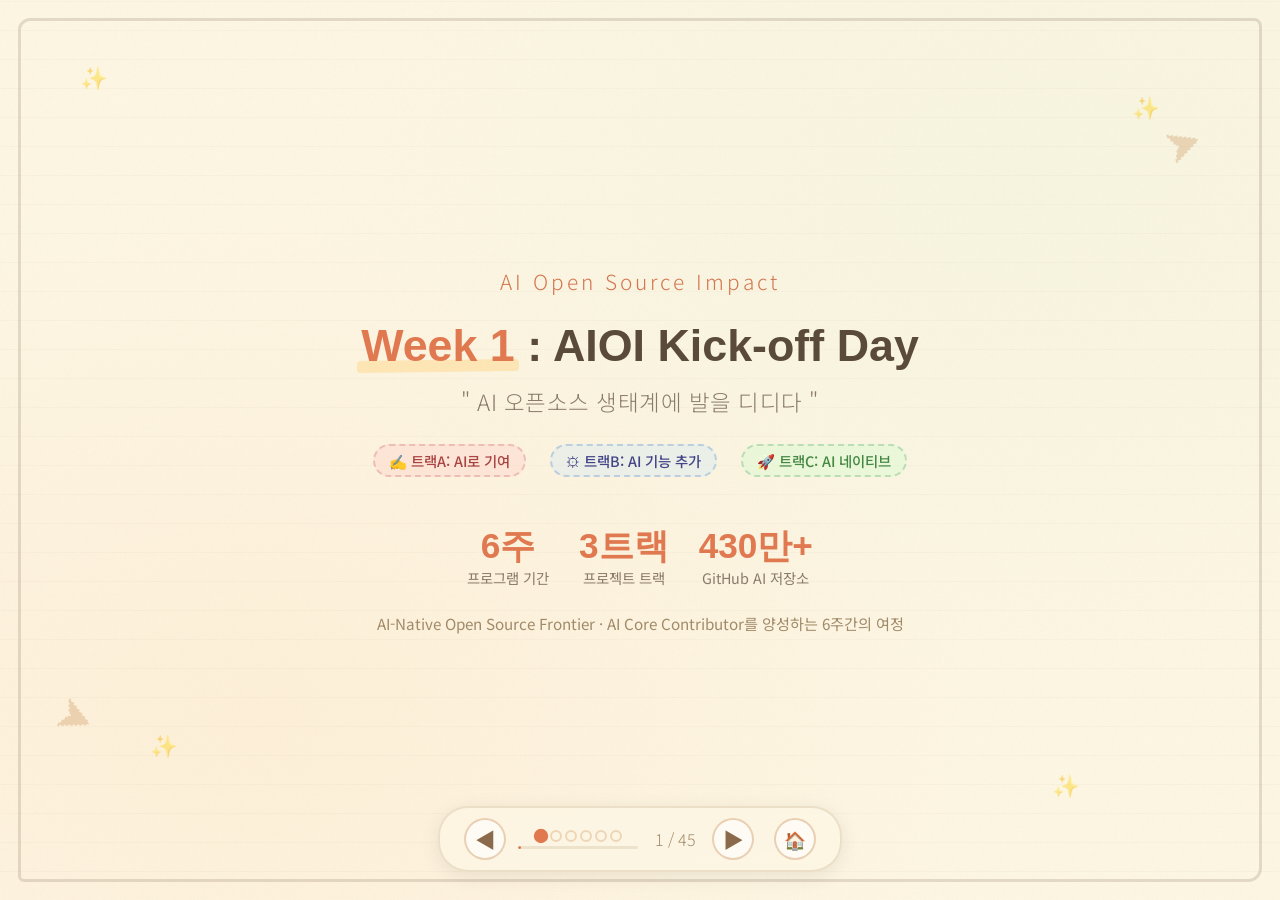
==== week1-slides.html @ 97fd27ec "초기 커밋: AIOI 오픈소스 x AI 교육과정 슬라이드 및 리서치 자료" ====
<!DOCTYPE html>
<html lang="ko">
<head>
<meta charset="UTF-8">
<meta name="viewport" content="width=device-width, initial-scale=1.0">
<title>AIOI Week 1 - Kick-off Day</title>
<link rel="stylesheet" href="slides-common.css">
</head>
<body>

<div class="slide-container">

  <!-- ============ SLIDE 1: Title ============ -->
  <div class="slide active" id="slide-1">
    <span class="sparkle" style="top:60px;left:80px;">&#10024;</span>
    <span class="sparkle" style="top:90px;right:120px;animation-delay:0.5s;">&#10024;</span>
    <span class="sparkle" style="bottom:140px;left:150px;animation-delay:1s;">&#10024;</span>
    <span class="sparkle" style="bottom:100px;right:200px;animation-delay:1.5s;">&#10024;</span>
    <span class="doodle-arrow" style="top:120px;right:80px;transform:rotate(-20deg);">&#10148;</span>
    <span class="doodle-arrow" style="bottom:160px;left:60px;transform:rotate(25deg);">&#10148;</span>

    <div style="margin-bottom: 18px;">
      <span style="font-family:'Noto Sans KR',sans-serif;font-weight:300;font-size:1.3rem;color:#d4764e;letter-spacing:3px;">AI Open Source Impact</span>
    </div>

    <div class="slide-title" style="font-size:2.8rem;margin-bottom:8px;">
      <span class="highlight">Week 1</span> : AIOI Kick-off Day
    </div>

    <div class="slide-subtitle" style="font-size:1.4rem;margin-bottom:24px;">
      " AI 오픈소스 생태계에 발을 디디다 "
    </div>

    <div style="display:flex;gap:16px;margin-bottom:32px;">
      <span class="tag a">&#9997; 트랙A: AI로 기여</span>
      <span class="tag b">&#9881; 트랙B: AI 기능 추가</span>
      <span class="tag c">&#128640; 트랙C: AI 네이티브</span>
    </div>

    <div class="stats-row">
      <div class="stat-item">
        <div class="stat-value">6주</div>
        <div class="stat-label">프로그램 기간</div>
      </div>
      <div class="stat-item">
        <div class="stat-value">3트랙</div>
        <div class="stat-label">프로젝트 트랙</div>
      </div>
      <div class="stat-item">
        <div class="stat-value">430만+</div>
        <div class="stat-label">GitHub AI 저장소</div>
      </div>
    </div>

    <div style="font-family:'Noto Sans KR',sans-serif;font-size:0.95rem;color:#a08a6a;margin-top:8px;">
      AI-Native Open Source Frontier &middot; AI Core Contributor를 양성하는 6주간의 여정
    </div>
  </div>

  <!-- ============ SLIDE 2: Why AI Open Source Now? ============ -->
  <div class="slide" id="slide-2">
    <span class="big-number">02</span>
    <span class="sparkle" style="top:50px;left:100px;">&#10024;</span>
    <span class="sparkle" style="top:140px;right:90px;animation-delay:0.7s;">&#10024;</span>
    <span class="doodle-arrow" style="bottom:80px;right:60px;transform:rotate(-15deg);">&#10148;</span>

    <div class="slide-title">
      왜 <span class="highlight">지금</span> AI 오픈소스인가?
    </div>
    <div class="slide-subtitle">패러다임의 전환 &middot; 새로운 기여 방식의 등장</div>

    <div class="card-row" style="margin-bottom: 20px;">
      <div class="card pink">
        <div class="card-title">&#128200; 폭발적 성장</div>
        <div class="card-body">
          <li>GitHub AI 저장소 <span class="marker-text red">430만+ 개</span></li>
          <li>LLM 프로젝트 전년 대비 <span class="marker-text red">178% 증가</span></li>
          <li>웹 프레임워크 → <span class="marker-text orange">AI 인프라</span>로 이동</li>
        </div>
      </div>

      <div class="card green">
        <div class="card-title">&#128260; 기여 방식 변화</div>
        <div class="card-body">
          <li><span class="marker-text blue">코드 + 데이터 + 모델</span> 결합</li>
          <li>프롬프트 엔지니어링, 파인튜닝</li>
          <li>Agent 도구 통합, 추론 최적화</li>
          <li>GitHub + <span class="marker-text green">Hugging Face Hub</span></li>
        </div>
      </div>

      <div class="card blue">
        <div class="card-title">&#128279; MCP의 부상</div>
        <div class="card-body">
          <li>Anthropic 공개 오픈 프로토콜</li>
          <li>SDK 다운로드 <span class="marker-text blue">9,700만 회/월</span></li>
          <li>OpenAI, Google, MS 채택</li>
          <li>Linux Foundation <span class="marker-text green">AAIF</span> 이관</li>
        </div>
      </div>
    </div>

    <table class="compare-table" style="max-width:800px;">
      <tr>
        <th style="width:40%;">&#128214; 기존 오픈소스</th>
        <th style="width:10%;text-align:center;">&#10148;</th>
        <th style="width:40%;">&#129302; AI 시대 오픈소스</th>
      </tr>
      <tr>
        <td>코드(Code) 중심</td>
        <td style="text-align:center;color:#d4764e;">~</td>
        <td><span class="marker-text orange">코드 + 데이터 + 모델</span></td>
      </tr>
      <tr>
        <td>기능 추가, 버그 수정</td>
        <td style="text-align:center;color:#d4764e;">~</td>
        <td>프롬프트, 파인튜닝, Agent</td>
      </tr>
      <tr>
        <td>MIT / Apache 라이선스</td>
        <td style="text-align:center;color:#d4764e;">~</td>
        <td><span class="marker-text blue">Open Weight</span>, AI 라이선스</td>
      </tr>
    </table>
  </div>

  <!-- ============ SLIDE 3: 3 Tracks ============ -->
  <div class="slide" id="slide-3">
    <span class="big-number">03</span>
    <span class="sparkle" style="top:70px;right:140px;">&#10024;</span>
    <span class="sparkle" style="bottom:120px;left:90px;animation-delay:0.8s;">&#10024;</span>

    <div class="slide-title">
      프로젝트 <span class="highlight">3트랙</span>
    </div>
    <div class="slide-subtitle">학생의 기술 수준과 관심사에 따라 선택</div>

    <div class="card-row">
      <div class="card pink" style="max-width:320px;">
        <div class="card-title">&#9997; 트랙 A (&#9733;&#9733;&#9734;)</div>
        <div style="font-family:'Nanum Square Round',sans-serif;font-weight:700;font-size:0.95rem;color:#a44;margin-bottom:8px;">AI로 기존 오픈소스에 기여</div>
        <div class="card-body">
          <li>AI 도구로 코드 분석 / PR 작성</li>
          <li>Claude Code, Copilot, Cursor</li>
          <li>버그 수정, 문서 번역, 테스트 보강</li>
          <li style="margin-top:8px;font-weight:700;">AI = 기여의 <span class="marker-text red">도구</span></li>
        </div>
        <div style="margin-top:10px;font-size:0.95rem;color:#999;">
          Transformers &middot; FastAPI &middot; Dify &middot; Gradio
        </div>
      </div>

      <div class="card blue" style="max-width:320px;">
        <div class="card-title">&#9881; 트랙 B (&#9733;&#9733;&#9733;)</div>
        <div style="font-family:'Nanum Square Round',sans-serif;font-weight:700;font-size:0.95rem;color:#448;margin-bottom:8px;">기존 OSS에 AI 기능 추가</div>
        <div class="card-body">
          <li>자연어 인터페이스, AI 요약/번역</li>
          <li>시맨틱 검색, 챗봇 통합</li>
          <li>Vercel AI SDK, LangChain</li>
          <li style="margin-top:8px;font-weight:700;">AI = 기여의 <span class="marker-text blue">대상(기능)</span></li>
        </div>
        <div style="margin-top:10px;font-size:0.95rem;color:#999;">
          Supabase &middot; Excalidraw &middot; Mermaid
        </div>
      </div>

      <div class="card green" style="max-width:320px;">
        <div class="card-title">&#128640; 트랙 C (&#9733;&#9733;&#9734;)</div>
        <div style="font-family:'Nanum Square Round',sans-serif;font-weight:700;font-size:0.95rem;color:#484;margin-bottom:8px;">AI 네이티브 프로젝트 개발</div>
        <div class="card-body">
          <li>MCP 서버 개발</li>
          <li>AI Agent, RAG 앱 제작</li>
          <li>Streamlit / Gradio 데모 앱</li>
          <li style="margin-top:8px;font-weight:700;">AI = 프로젝트의 <span class="marker-text green">핵심</span></li>
        </div>
        <div style="margin-top:10px;font-size:0.95rem;color:#999;">
          KiMCP &middot; LangChain &middot; CrewAI &middot; Dify
        </div>
      </div>
    </div>

    <div style="margin-top:24px;display:flex;gap:8px;align-items:center;font-family:'Noto Sans KR',sans-serif;font-size:0.95rem;color:#8a7a6a;">
      <span style="color:#d4764e;">&#9997;</span> 팀당 5~6명 &#10148; 전담 멘토 배정 &#10148; 트랙 &amp; 관심사 기반 매칭
    </div>
  </div>

  <!-- ============ SLIDE 4: Day Schedule & AI Tools ============ -->
  <div class="slide" id="slide-4">
    <span class="big-number">04</span>
    <span class="sparkle" style="top:80px;left:120px;animation-delay:0.3s;">&#10024;</span>
    <span class="sparkle" style="bottom:90px;right:110px;animation-delay:1.2s;">&#10024;</span>

    <div class="slide-title">
      Kick-off Day <span class="highlight">일정</span> & AI 도구
    </div>
    <div class="slide-subtitle">오전 세션(1.5h) + 오후 세션(1.5h) = 3시간</div>

    <div class="card-row" style="margin-bottom:20px;">
      <div class="card yellow" style="max-width:450px;">
        <div class="card-title">&#127773; 오전 세션 (1.5h)</div>
        <div class="card-body">
          <li><span class="marker-text orange">30분</span> 오프닝 & 아이스브레이킹</li>
          <li><span class="marker-text orange">30분</span> [특강] AI 오픈소스 생태계 지형도</li>
          <li><span class="marker-text orange">30분</span> [특강] AI 오픈소스 기여의 실제</li>
        </div>
        <div style="margin-top:10px;padding-top:10px;border-top:2px dashed rgba(200,170,60,0.25);font-size:1rem;color:#999;">
          Traditional vs AI-Native OSS &middot; 라이선스 이해
        </div>
      </div>

      <div class="card purple" style="max-width:450px;">
        <div class="card-title">&#127751; 오후 세션 (1.5h)</div>
        <div class="card-body">
          <li><span class="marker-text blue">20분</span> AI 코딩 도구 소개</li>
          <li><span class="marker-text blue">40분</span> 개발 환경 구축 실습</li>
          <li><span class="marker-text blue">30분</span> 프로젝트 선정 & 팀 매칭</li>
        </div>
        <div style="margin-top:10px;padding-top:10px;border-top:2px dashed rgba(150,100,180,0.25);font-size:1rem;color:#999;">
          Git LFS &middot; GPU 세팅 &middot; Docker &middot; 로컬 빌드
        </div>
      </div>
    </div>

    <div class="section-label"><span class="doodle-icon">&#128736;</span> AI 코딩 도구 활용 전략</div>

    <div class="flow-row">
      <div class="flow-box step1">
        <div style="font-weight:700;font-size:1rem;">&#128269; 코드 이해</div>
        <div style="font-size:0.95rem;color:#8a7a6a;">Claude Code<br/>Cursor</div>
      </div>
      <span class="flow-arrow">&#10148;</span>
      <div class="flow-box step2">
        <div style="font-weight:700;font-size:1rem;">&#128270; 이슈 분석</div>
        <div style="font-size:0.95rem;color:#8a7a6a;">Claude Code<br/>Copilot</div>
      </div>
      <span class="flow-arrow">&#10148;</span>
      <div class="flow-box step3">
        <div style="font-weight:700;font-size:1rem;">&#9997; 코드 작성</div>
        <div style="font-size:0.95rem;color:#8a7a6a;">Copilot<br/>Cursor</div>
      </div>
      <span class="flow-arrow">&#10148;</span>
      <div class="flow-box step4">
        <div style="font-weight:700;font-size:1rem;">&#128196; PR 작성</div>
        <div style="font-size:0.95rem;color:#8a7a6a;">Claude Code<br/>/create-pr</div>
      </div>
      <span class="flow-arrow">&#10148;</span>
      <div class="flow-box step5">
        <div style="font-weight:700;font-size:1rem;">&#128172; 코드 리뷰</div>
        <div style="font-size:0.95rem;color:#8a7a6a;">Claude Code<br/>Copilot</div>
      </div>
    </div>

    <div style="margin-top:16px;font-family:'Noto Sans KR',sans-serif;font-size:1.05rem;color:#a08a6a;text-align:center;">
      &#9888; AI 도구는 <span class="hand-underline">"이해를 돕는 보조 수단"</span> &mdash; AI 제안을 이해하고 검증한 후 자신의 코드로!
    </div>
  </div>

  <!-- ============ SLIDE 5: 6-Week Roadmap & Tasks ============ -->
  <div class="slide" id="slide-5">
    <span class="big-number">05</span>
    <span class="sparkle" style="top:55px;right:160px;animation-delay:0.4s;">&#10024;</span>
    <span class="sparkle" style="bottom:130px;left:100px;animation-delay:1.1s;">&#10024;</span>
    <span class="doodle-arrow" style="top:100px;left:60px;transform:rotate(30deg);">&#10148;</span>

    <div class="slide-title">
      <span class="highlight">6주</span> 여정 & 과제 안내
    </div>
    <div class="slide-subtitle">킥오프부터 Impact Night까지</div>

    <div style="display:flex;gap:24px;width:100%;max-width:1100px;align-items:flex-start;">
      <!-- Left: Timeline -->
      <div style="flex:1.5;">
        <div style="display:flex;flex-direction:column;gap:8px;">
          <div style="display:flex;align-items:center;gap:12px;">
            <div style="width:38px;height:38px;border-radius:12px 8px 10px 6px;background:#fce4ec;border:2.5px solid rgba(200,100,120,0.3);display:flex;align-items:center;justify-content:center;font-family:'Nanum Square Round',sans-serif;font-weight:700;font-size:1rem;color:#a44;flex-shrink:0;">W1</div>
            <div style="font-family:'Noto Sans KR',sans-serif;font-size:0.95rem;color:#5a4a3a;"><span class="marker-text red">오프라인</span> Kick-off &middot; 특강 + 환경 구축 + 팀 매칭</div>
          </div>
          <div style="display:flex;align-items:center;gap:12px;">
            <div style="width:38px;height:38px;border-radius:12px 8px 10px 6px;background:#fff9e6;border:2.5px solid rgba(200,170,60,0.3);display:flex;align-items:center;justify-content:center;font-family:'Nanum Square Round',sans-serif;font-weight:700;font-size:1rem;color:#a64;flex-shrink:0;">W2</div>
            <div style="font-family:'Noto Sans KR',sans-serif;font-size:0.95rem;color:#5a4a3a;"><span class="marker-text orange">온라인</span> 코드 분석 Sprint &middot; 이슈 선정 + 기여 계획서</div>
          </div>
          <div style="display:flex;align-items:center;gap:12px;">
            <div style="width:38px;height:38px;border-radius:12px 8px 10px 6px;background:#e8f5e9;border:2.5px solid rgba(80,160,100,0.3);display:flex;align-items:center;justify-content:center;font-family:'Nanum Square Round',sans-serif;font-weight:700;font-size:1rem;color:#484;flex-shrink:0;">W3</div>
            <div style="font-family:'Noto Sans KR',sans-serif;font-size:0.95rem;color:#5a4a3a;"><span class="marker-text green">온라인</span> 첫 PR 생성 &middot; 코드 리뷰 실습</div>
          </div>
          <div style="display:flex;align-items:center;gap:12px;">
            <div style="width:38px;height:38px;border-radius:12px 8px 10px 6px;background:#e3f2fd;border:2.5px solid rgba(80,130,200,0.3);display:flex;align-items:center;justify-content:center;font-family:'Nanum Square Round',sans-serif;font-weight:700;font-size:1rem;color:#448;flex-shrink:0;">W4</div>
            <div style="font-family:'Noto Sans KR',sans-serif;font-size:0.95rem;color:#5a4a3a;"><span class="marker-text blue">온라인</span> 심화 기여 &middot; PR 피드백 반영 + 기술 심화</div>
          </div>
          <div style="display:flex;align-items:center;gap:12px;">
            <div style="width:38px;height:38px;border-radius:12px 8px 10px 6px;background:#f3e5f5;border:2.5px solid rgba(150,100,180,0.3);display:flex;align-items:center;justify-content:center;font-family:'Nanum Square Round',sans-serif;font-weight:700;font-size:1rem;color:#648;flex-shrink:0;">W5</div>
            <div style="font-family:'Noto Sans KR',sans-serif;font-size:0.95rem;color:#5a4a3a;"><span class="marker-text blue">온라인</span> 최종 Sprint &middot; PR 마무리 + 발표 준비</div>
          </div>
          <div style="display:flex;align-items:center;gap:12px;">
            <div style="width:38px;height:38px;border-radius:12px 8px 10px 6px;background:#fff3e0;border:2.5px solid rgba(200,140,60,0.3);display:flex;align-items:center;justify-content:center;font-family:'Nanum Square Round',sans-serif;font-weight:700;font-size:1rem;color:#a64;flex-shrink:0;">W6</div>
            <div style="font-family:'Noto Sans KR',sans-serif;font-size:0.95rem;color:#5a4a3a;"><span class="marker-text red">오프라인</span> Impact Night &middot; 성과 발표 + 시상식</div>
          </div>
        </div>
      </div>

      <!-- Right: Tasks -->
      <div style="flex:1;">
        <div class="card orange" style="max-width:400px;">
          <div class="card-title">&#128221; 사전 과제 (킥오프 전)</div>
          <ul class="checklist">
            <li>GitHub 계정 생성 & 프로필 정비</li>
            <li>Git 기본 명령어 숙지</li>
            <li>관심 트랙 3지망 사전 설문 제출</li>
            <li>AI 코딩 도구 1개 이상 설치</li>
          </ul>
        </div>

        <div class="card yellow" style="max-width:400px;margin-top:14px;">
          <div class="card-title">&#128640; 킥오프 이후 과제</div>
          <ul class="checklist">
            <li>타겟 프로젝트 Fork & 로컬 빌드</li>
            <li>README, CONTRIBUTING.md 정독</li>
            <li>Good First Issue 3개+ 탐색 후 공유</li>
          </ul>
        </div>

        <div style="margin-top:14px;padding:12px 18px;border-radius:10px;background:rgba(224,120,80,0.08);border:2px dashed rgba(224,120,80,0.25);">
          <div style="font-family:'Nanum Square Round',sans-serif;font-weight:700;font-size:0.95rem;color:#d4764e;">&#127942; 시상 카테고리</div>
          <div style="font-family:'Noto Sans KR',sans-serif;font-size:1rem;color:#8a7a6a;line-height:1.6;">
            Impact Award &middot; Best First Timer<br/>
            Community Champion &middot; Technical Deep Dive
          </div>
        </div>
      </div>
    </div>
  </div>

  <!-- ============ SLIDE 6: 1주차 학습 목표 ============ -->
  <div class="slide" id="slide-6">
    <span class="big-number">06</span>
    <span class="sparkle" style="top:65px;left:110px;">&#10024;</span>
    <span class="sparkle" style="bottom:100px;right:130px;animation-delay:0.9s;">&#10024;</span>

    <div class="slide-title">
      1주차 <span class="highlight">학습 목표</span>
    </div>
    <div class="slide-subtitle">오늘 하루가 끝나면 여러분은...</div>

    <div class="card-row">
      <div class="card pink">
        <div class="card-title">&#128200; 생태계 이해</div>
        <div class="card-body">
          <li>AI 시대 오픈소스 생태계의 <span class="marker-text red">구조와 트렌드</span>를 이해한다</li>
          <li>전통 OSS와 AI-Native OSS의 차이를 설명할 수 있다</li>
        </div>
      </div>

      <div class="card green">
        <div class="card-title">&#9881; 환경 구축</div>
        <div class="card-body">
          <li><span class="marker-text green">개발 환경</span>을 완벽히 구축하고, 타겟 프로젝트를 선정한다</li>
          <li>AI 코딩 도구를 설치하고 기본 사용법을 익힌다</li>
        </div>
      </div>

      <div class="card blue">
        <div class="card-title">&#128101; 팀 빌딩</div>
        <div class="card-body">
          <li><span class="marker-text blue">팀을 구성</span>하고 멘토와 첫 소통을 시작한다</li>
          <li>트랙(A/B/C)을 확정하고 프로젝트 방향을 설정한다</li>
        </div>
      </div>
    </div>
  </div>

  <!-- ============ SLIDE 7: 오늘의 일정 Overview ============ -->
  <div class="slide" id="slide-7">
    <span class="big-number">07</span>
    <span class="sparkle" style="top:55px;right:100px;animation-delay:0.4s;">&#10024;</span>
    <span class="sparkle" style="bottom:120px;left:80px;animation-delay:1.3s;">&#10024;</span>

    <div class="slide-title">
      오늘의 <span class="highlight">일정</span> Overview
    </div>
    <div class="slide-subtitle">오전 세션(1.5h) + 오후 세션(1.5h) = 총 3시간</div>

    <div class="card-row">
      <div class="card yellow" style="max-width:450px;">
        <div class="card-title">&#127773; 오전 세션 (1.5h)</div>
        <div class="card-body">
          <li><span class="marker-text orange">30분</span> 오프닝 &amp; 아이스브레이킹</li>
          <li><span class="marker-text orange">30분</span> [특강 1] AI 오픈소스 생태계 지형도</li>
          <li><span class="marker-text orange">30분</span> [특강 2] AI 오픈소스 기여의 실제</li>
        </div>
        <div style="margin-top:10px;padding-top:10px;border-top:2px dashed rgba(200,170,60,0.25);font-size:0.9rem;color:#999;">
          생태계 이해 &middot; 기여 방식 &middot; 라이선스
        </div>
      </div>

      <div class="card purple" style="max-width:450px;">
        <div class="card-title">&#127751; 오후 세션 (1.5h)</div>
        <div class="card-body">
          <li><span class="marker-text blue">20분</span> AI 코딩 도구 소개</li>
          <li><span class="marker-text blue">40분</span> 개발 환경 구축 실습</li>
          <li><span class="marker-text blue">30분</span> 프로젝트 선정 &amp; 팀 매칭</li>
        </div>
        <div style="margin-top:10px;padding-top:10px;border-top:2px dashed rgba(150,100,180,0.25);font-size:0.9rem;color:#999;">
          도구 설치 &middot; 로컬 빌드 &middot; 팀 구성
        </div>
      </div>
    </div>
  </div>

  <!-- ============ SLIDE 8: Section Divider — 특강 1 ============ -->
  <div class="slide" id="slide-8">
    <span class="big-number">08</span>
    <span class="sparkle" style="top:80px;left:140px;animation-delay:0.2s;">&#10024;</span>
    <span class="sparkle" style="bottom:80px;right:100px;animation-delay:1.0s;">&#10024;</span>
    <span class="doodle-arrow" style="top:130px;right:120px;transform:rotate(-15deg);">&#10148;</span>
    <span class="doodle-arrow" style="bottom:150px;left:100px;transform:rotate(20deg);">&#10148;</span>

    <div class="section-label"><span class="doodle-icon">&#127891;</span> 특강 1</div>

    <div class="slide-title" style="font-size:3.2rem;margin-bottom:16px;">
      AI 오픈소스 <span class="highlight">생태계 지형도</span>
    </div>
    <div class="slide-subtitle" style="font-size:1.35rem;margin-bottom:32px;">
      Traditional OSS vs AI-Native OSS &middot; Code vs Model Weights &middot; GitHub + Hugging Face Hub
    </div>

    <div style="display:flex;gap:10px;flex-wrap:wrap;justify-content:center;">
      <span class="tag a">&#129302; AI-Native OSS</span>
      <span class="tag b">&#128290; Open Weight</span>
      <span class="tag c">&#129303; MCP</span>
      <span class="tag a">&#128202; LLM 생태계</span>
      <span class="tag b">&#128736; 추론 엔진</span>
      <span class="tag c">&#128218; 라이선스</span>
    </div>
  </div>

  <!-- ============ SLIDE 9: 전통 OSS vs AI-Native OSS ============ -->
  <div class="slide" id="slide-9">
    <span class="big-number">09</span>
    <span class="sparkle" style="top:70px;right:150px;animation-delay:0.6s;">&#10024;</span>
    <span class="sparkle" style="bottom:90px;left:120px;animation-delay:1.1s;">&#10024;</span>

    <div class="slide-title">
      전통 OSS vs <span class="highlight">AI-Native OSS</span>
    </div>
    <div class="slide-subtitle">패러다임이 완전히 달라졌다</div>

    <table class="compare-table">
      <tr>
        <th style="width:20%;">구분</th>
        <th style="width:35%;">&#128214; 전통적 오픈소스</th>
        <th style="width:35%;">&#129302; AI 오픈소스</th>
      </tr>
      <tr>
        <td><span class="marker-text orange">주요 기여물</span></td>
        <td>소스 코드</td>
        <td>코드 + <span class="marker-text red">모델 웨이트</span> + 데이터셋 + 프롬프트</td>
      </tr>
      <tr>
        <td><span class="marker-text orange">재현성</span></td>
        <td>코드 빌드로 충분</td>
        <td>GPU, 학습 데이터, <span class="marker-text blue">하이퍼파라미터</span> 필요</td>
      </tr>
      <tr>
        <td><span class="marker-text orange">기여 단위</span></td>
        <td>PR (Pull Request)</td>
        <td>PR + 모델 카드 + 데이터셋 카드</td>
      </tr>
      <tr>
        <td><span class="marker-text orange">평가 기준</span></td>
        <td>테스트 통과</td>
        <td><span class="marker-text green">벤치마크 점수</span> + 인간 평가</td>
      </tr>
      <tr>
        <td><span class="marker-text orange">리소스 요구</span></td>
        <td>일반 컴퓨팅</td>
        <td>GPU/TPU 클러스터 (대규모 학습 시)</td>
      </tr>
      <tr>
        <td><span class="marker-text orange">라이선스</span></td>
        <td>코드 라이선스</td>
        <td>코드 + 모델 + 데이터 <span class="marker-text red">각각의 라이선스</span></td>
      </tr>
    </table>
  </div>

  <!-- ============ SLIDE 10: AI 오픈소스, 숫자로 보기 ============ -->
  <div class="slide" id="slide-10">
    <span class="big-number">10</span>
    <span class="sparkle" style="top:60px;left:90px;animation-delay:0.3s;">&#10024;</span>
    <span class="sparkle" style="top:120px;right:80px;animation-delay:1.2s;">&#10024;</span>

    <div class="slide-title">
      AI 오픈소스, <span class="highlight">숫자</span>로 보기
    </div>
    <div class="slide-subtitle">GitHub Octoverse 2025 &middot; MCP 생태계 통계</div>

    <div class="stats-row" style="margin:24px 0;">
      <div class="stat-item">
        <div class="stat-value">430만+</div>
        <div class="stat-label">GitHub AI 저장소</div>
      </div>
      <div class="stat-item">
        <div class="stat-value">178%</div>
        <div class="stat-label">LLM 프로젝트 증가율</div>
      </div>
      <div class="stat-item">
        <div class="stat-value">9,700만</div>
        <div class="stat-label">MCP SDK 다운로드/월</div>
      </div>
      <div class="stat-item">
        <div class="stat-value">10,000+</div>
        <div class="stat-label">활성 MCP 서버</div>
      </div>
    </div>

    <div style="max-width:900px;width:100%;">
      <div class="card yellow" style="max-width:900px;padding:18px 24px;">
        <div class="card-body" style="font-size:1rem;">
          <li>오픈소스의 중심이 웹 프레임워크(React, Spring)에서 <span class="marker-text red">AI 인프라</span>로 급격히 이동</li>
          <li><a class="oss-link" href="https://github.com/vllm-project/vllm" target="_blank">vLLM</a>이 2025년 GitHub <span class="marker-text orange">컨트리뷰터 수 1위</span> &mdash; AI 서빙 영역 폭발적 성장</li>
          <li>Linux Foundation AI &amp; Data에 3,000+ 조직, <span class="marker-text blue">100,000명+ 개발자</span> 참여</li>
        </div>
      </div>
    </div>
  </div>

  <!-- ============ SLIDE 11: AI 오픈소스 카테고리 맵 ============ -->
  <div class="slide" id="slide-11">
    <span class="big-number">11</span>
    <span class="sparkle" style="top:50px;right:110px;animation-delay:0.5s;">&#10024;</span>
    <span class="sparkle" style="bottom:110px;left:70px;animation-delay:0.8s;">&#10024;</span>

    <div class="slide-title">
      AI 오픈소스 <span class="highlight">카테고리 맵</span>
    </div>
    <div class="slide-subtitle">주요 프로젝트와 GitHub Stars 현황</div>

    <div class="card-row">
      <div class="card pink">
        <div class="card-title">&#9889; 추론 / 서빙</div>
        <div class="card-body">
          <li><a class="oss-link" href="https://github.com/ollama/ollama" target="_blank">Ollama</a> <span class="marker-text red">150K+</span> &#11088;</li>
          <li><a class="oss-link" href="https://github.com/ggerganov/llama.cpp" target="_blank">llama.cpp</a> <span class="marker-text red">75K+</span> &#11088;</li>
          <li><a class="oss-link" href="https://github.com/vllm-project/vllm" target="_blank">vLLM</a> 36K &#11088;</li>
          <li><a class="oss-link" href="https://github.com/sgl-project/sglang" target="_blank">SGLang</a> 10K+ &#11088;</li>
        </div>
      </div>

      <div class="card blue">
        <div class="card-title">&#128736; 앱 프레임워크</div>
        <div class="card-body">
          <li><a class="oss-link" href="https://github.com/langgenius/dify" target="_blank">Dify</a> <span class="marker-text blue">119K</span> &#11088;</li>
          <li><a class="oss-link" href="https://github.com/langchain-ai/langchain" target="_blank">LangChain</a> <span class="marker-text blue">100K</span> &#11088;</li>
          <li><a class="oss-link" href="https://github.com/run-llama/llama_index" target="_blank">LlamaIndex</a> 40K &#11088;</li>
          <li><a class="oss-link" href="https://github.com/crewAIInc/crewAI" target="_blank">CrewAI</a> 25K+ &#11088;</li>
        </div>
      </div>

      <div class="card green">
        <div class="card-title">&#128300; ML 플랫폼</div>
        <div class="card-body">
          <li><a class="oss-link" href="https://github.com/huggingface/transformers" target="_blank">Transformers</a> <span class="marker-text green">140K+</span> &#11088;</li>
          <li><a class="oss-link" href="https://github.com/mlflow/mlflow" target="_blank">MLflow</a> 20K+ &#11088;</li>
          <li>PEFT 18K+ &#11088;</li>
          <li>TRL 12K+ &#11088;</li>
        </div>
      </div>
    </div>
  </div>

  <!-- ============ SLIDE 12: LLM 생태계 지도 — 오픈 vs 클로즈드 ============ -->
  <div class="slide" id="slide-12">
    <span class="big-number">12</span>
    <span class="sparkle" style="top:75px;left:100px;animation-delay:0.7s;">&#10024;</span>
    <span class="sparkle" style="bottom:85px;right:90px;animation-delay:1.4s;">&#10024;</span>

    <div class="slide-title">
      LLM 생태계 지도 &mdash; <span class="highlight">오픈 vs 클로즈드</span>
    </div>
    <div class="slide-subtitle">2025-2026년 주요 LLM 모델 현황</div>

    <div class="card-row">
      <div class="card green" style="max-width:420px;">
        <div class="card-title">&#128275; 오픈 모델</div>
        <div class="card-body">
          <li><span class="marker-text green">Llama 3</span> &mdash; Meta (Llama Community License)</li>
          <li><span class="marker-text green"><a class="oss-link" href="https://github.com/deepseek-ai/DeepSeek-R1" target="_blank">DeepSeek R1</a></span> &mdash; <span class="marker-text red">MIT</span> 라이선스 &#128293;</li>
          <li><span class="marker-text green">Qwen 3</span> &mdash; Alibaba (Apache 2.0)</li>
          <li><span class="marker-text green">Gemma 3</span> &mdash; Google (1B~27B)</li>
          <li><span class="marker-text green">Mistral</span> &mdash; Apache 2.0</li>
        </div>
        <div style="margin-top:10px;padding-top:10px;border-top:2px dashed rgba(80,160,100,0.25);font-size:0.9rem;color:#999;">
          로컬 배포 &middot; 파인튜닝 &middot; 커스터마이징 가능
        </div>
      </div>

      <div class="card orange" style="max-width:420px;">
        <div class="card-title">&#128274; 클로즈드 모델</div>
        <div class="card-body">
          <li><span class="marker-text orange">GPT-4o / o1</span> &mdash; OpenAI</li>
          <li><span class="marker-text orange">Claude</span> &mdash; Anthropic</li>
          <li><span class="marker-text orange">Gemini</span> &mdash; Google</li>
        </div>
        <div style="margin-top:10px;padding-top:10px;border-top:2px dashed rgba(200,140,60,0.25);font-size:0.9rem;color:#999;">
          API 기반 사용 &middot; 최고 성능 &middot; 비용 발생
        </div>
      </div>
    </div>

    <div style="margin-top:18px;padding:10px 20px;border-radius:10px;background:rgba(224,120,80,0.08);border:2px dashed rgba(224,120,80,0.25);font-family:'Noto Sans KR',sans-serif;font-size:0.95rem;color:#8a7a6a;">
      &#128161; <span class="hand-underline"><a class="oss-link" href="https://github.com/deepseek-ai/DeepSeek-R1" target="_blank">DeepSeek R1</a></span>: MIT 라이선스 = 가장 허용적인 고성능 오픈 모델
    </div>
  </div>

  <!-- ============ SLIDE 13: AI 추론 & 서빙 엔진 ============ -->
  <div class="slide" id="slide-13">
    <span class="big-number">13</span>
    <span class="sparkle" style="top:60px;right:130px;animation-delay:0.3s;">&#10024;</span>
    <span class="sparkle" style="bottom:100px;left:110px;animation-delay:1.0s;">&#10024;</span>

    <div class="slide-title">
      AI <span class="highlight">추론 &amp; 서빙</span> 엔진
    </div>
    <div class="slide-subtitle">LLM을 실행하는 핵심 인프라</div>

    <div class="card-row">
      <div class="card pink" style="max-width:240px;">
        <div class="card-title">&#128293; <a class="oss-link" href="https://github.com/vllm-project/vllm" target="_blank">vLLM</a></div>
        <div class="card-body" style="font-size:0.9rem;">
          <li>36K Stars</li>
          <li>2025년 GitHub <span class="marker-text red">컨트리뷰터 수 1위</span></li>
          <li>고처리량, 메모리 효율</li>
          <li>엔터프라이즈급 배포 표준</li>
        </div>
      </div>

      <div class="card blue" style="max-width:240px;">
        <div class="card-title">&#128039; <a class="oss-link" href="https://github.com/ggerganov/llama.cpp" target="_blank">llama.cpp</a></div>
        <div class="card-body" style="font-size:0.9rem;">
          <li>75K+ Stars</li>
          <li>C/C++ 기반, <span class="marker-text blue">최소 의존성</span></li>
          <li>모바일/에지 디바이스</li>
          <li>GGUF 포맷, 양자화 지원</li>
        </div>
      </div>

      <div class="card green" style="max-width:240px;">
        <div class="card-title">&#128187; <a class="oss-link" href="https://github.com/ollama/ollama" target="_blank">Ollama</a></div>
        <div class="card-body" style="font-size:0.9rem;">
          <li><span class="marker-text green">150K+</span> Stars</li>
          <li>로컬 LLM 실행의 대표</li>
          <li>OpenAI 호환 API</li>
          <li>오프라인/프라이빗 배포</li>
        </div>
      </div>

      <div class="card yellow" style="max-width:240px;">
        <div class="card-title">&#9889; <a class="oss-link" href="https://github.com/sgl-project/sglang" target="_blank">SGLang</a></div>
        <div class="card-body" style="font-size:0.9rem;">
          <li>10K+ Stars</li>
          <li>RadixAttention 기반</li>
          <li><span class="marker-text orange">6.4배 처리량</span> 향상</li>
          <li>3.7배 레이턴시 감소</li>
        </div>
      </div>
    </div>
  </div>

  <!-- ============ SLIDE 14: LLM 앱 개발 프레임워크 ============ -->
  <div class="slide" id="slide-14">
    <span class="big-number">14</span>
    <span class="sparkle" style="top:55px;left:130px;animation-delay:0.6s;">&#10024;</span>
    <span class="sparkle" style="bottom:80px;right:120px;animation-delay:1.3s;">&#10024;</span>

    <div class="slide-title">
      LLM <span class="highlight">앱 개발</span> 프레임워크
    </div>
    <div class="slide-subtitle">AI 앱을 만들기 위한 핵심 도구들</div>

    <div class="card-row" style="margin-bottom:16px;">
      <div class="card blue">
        <div class="card-title">&#128279; <a class="oss-link" href="https://github.com/langchain-ai/langchain" target="_blank">LangChain</a></div>
        <div class="card-body">
          <li><span class="marker-text blue">100K</span> Stars &mdash; LLM 앱의 사실상 표준</li>
          <li>LCEL 파이프라인, 도구 호출 모듈화</li>
          <li><a class="oss-link" href="https://github.com/langchain-ai/langgraph" target="_blank">LangGraph</a>로 상태 기반 에이전트 워크플로우</li>
        </div>
      </div>

      <div class="card orange">
        <div class="card-title">&#127912; <a class="oss-link" href="https://github.com/langgenius/dify" target="_blank">Dify</a></div>
        <div class="card-body">
          <li><span class="marker-text orange">119K</span> Stars &mdash; 비주얼 LLM 앱 빌더</li>
          <li>템플릿과 RAG 내장</li>
          <li>프로덕션 레디 에이전트 워크플로우</li>
        </div>
      </div>

      <div class="card purple">
        <div class="card-title">&#129302; <a class="oss-link" href="https://github.com/crewAIInc/crewAI" target="_blank">CrewAI</a></div>
        <div class="card-body">
          <li><span class="marker-text blue">25K+</span> Stars &mdash; 멀티 에이전트 협업</li>
          <li>역할 기반 에이전트 오케스트레이션</li>
          <li>노코드 에이전트 빌더 방향 진화</li>
        </div>
      </div>
    </div>

    <div style="font-family:'Noto Sans KR',sans-serif;font-size:0.95rem;color:#8a7a6a;text-align:center;">
      + <span class="marker-text green"><a class="oss-link" href="https://github.com/run-llama/llama_index" target="_blank">LlamaIndex</a></span> (RAG 특화, 40K) &middot;
      <span class="marker-text blue"><a class="oss-link" href="https://github.com/microsoft/autogen" target="_blank">AutoGen</a></span> (Microsoft, v0.4 비동기 이벤트 드리븐) &middot;
      <span class="marker-text orange">Flowise</span> (비주얼 프로토타이핑)
    </div>
  </div>

  <!-- ============ SLIDE 15: Hugging Face Hub 생태계 ============ -->
  <div class="slide" id="slide-15">
    <span class="big-number">15</span>
    <span class="sparkle" style="top:70px;right:100px;animation-delay:0.4s;">&#10024;</span>
    <span class="sparkle" style="bottom:120px;left:90px;animation-delay:1.1s;">&#10024;</span>

    <div class="slide-title">
      <a class="oss-link" href="https://huggingface.co" target="_blank"><span class="highlight">Hugging Face Hub</span></a> 생태계
    </div>
    <div class="slide-subtitle">ML 프로젝트의 사실상 표준 플랫폼</div>

    <div class="stats-row" style="margin-bottom:24px;">
      <div class="stat-item">
        <div class="stat-value">140K+</div>
        <div class="stat-label"><a class="oss-link" href="https://github.com/huggingface/transformers" target="_blank">Transformers</a> Stars</div>
      </div>
      <div class="stat-item">
        <div class="stat-value">100만+</div>
        <div class="stat-label">모델 수</div>
      </div>
      <div class="stat-item">
        <div class="stat-value">30만+</div>
        <div class="stat-label">데이터셋 수</div>
      </div>
    </div>

    <div class="card-row">
      <div class="card pink">
        <div class="card-title">&#129504; 모델 허브</div>
        <div class="card-body">
          <li>텍스트, 비전, 오디오, 비디오 통합</li>
          <li>모델 카드로 성능/한계 문서화</li>
          <li>원클릭 추론 &amp; 파인튜닝</li>
        </div>
      </div>

      <div class="card green">
        <div class="card-title">&#128202; 데이터셋</div>
        <div class="card-body">
          <li>학습/평가 데이터셋 공유 허브</li>
          <li>데이터셋 카드로 품질 문서화</li>
          <li>한국어 데이터셋 기여 기회</li>
        </div>
      </div>

      <div class="card blue">
        <div class="card-title">&#127759; Spaces</div>
        <div class="card-body">
          <li><a class="oss-link" href="https://github.com/gradio-app/gradio" target="_blank">Gradio</a>/<a class="oss-link" href="https://github.com/streamlit/streamlit" target="_blank">Streamlit</a> 데모 호스팅</li>
          <li>무료 GPU 제공 (제한적)</li>
          <li>모델 시연 &amp; 커뮤니티 공유</li>
        </div>
      </div>
    </div>

    <div style="margin-top:14px;font-family:'Noto Sans KR',sans-serif;font-size:0.95rem;color:#a08a6a;text-align:center;">
      &#128161; GitHub + <a class="oss-link" href="https://huggingface.co" target="_blank">Hugging Face Hub</a> = AI 오픈소스의 <span class="hand-underline">양대 플랫폼</span>
    </div>
  </div>

  <!-- ============ SLIDE 16: MCP 개요 ============ -->
  <div class="slide" id="slide-16">
    <span class="big-number">16</span>
    <span class="sparkle" style="top:65px;left:120px;animation-delay:0.5s;">&#10024;</span>
    <span class="sparkle" style="bottom:95px;right:110px;animation-delay:1.2s;">&#10024;</span>

    <div class="slide-title">
      <span class="highlight">MCP</span> (Model Context Protocol) 개요
    </div>
    <div class="slide-subtitle">LLM과 외부 세계를 연결하는 개방형 표준 &middot; 월간 SDK 다운로드 9,700만 회</div>

    <div class="flow-row" style="margin-bottom:20px;">
      <div class="flow-box step4" style="min-width:160px;">
        <div style="font-weight:700;font-size:1.05rem;">&#129302; LLM</div>
        <div style="font-size:0.85rem;color:#8a7a6a;">Claude, GPT, Gemini</div>
      </div>
      <span class="flow-arrow">&#8596;</span>
      <div class="flow-box step2" style="min-width:180px;">
        <div style="font-weight:700;font-size:1.05rem;">&#128279; MCP Server</div>
        <div style="font-size:0.85rem;color:#8a7a6a;">표준 프로토콜</div>
      </div>
      <span class="flow-arrow">&#8596;</span>
      <div class="flow-box step3" style="min-width:200px;">
        <div style="font-weight:700;font-size:1.05rem;">&#127760; 외부 도구/데이터</div>
        <div style="font-size:0.85rem;color:#8a7a6a;">GitHub, Slack, DB ...</div>
      </div>
    </div>

    <div class="card-row">
      <div class="card pink" style="max-width:280px;">
        <div class="card-title">&#128196; Resources</div>
        <div class="card-body">
          <li>클라이언트가 읽을 수 있는 <span class="marker-text red">파일형 데이터</span></li>
          <li>설정, 문서, 컨텍스트 정보</li>
        </div>
      </div>

      <div class="card blue" style="max-width:280px;">
        <div class="card-title">&#128295; Tools</div>
        <div class="card-body">
          <li>LLM이 호출할 수 있는 <span class="marker-text blue">함수</span></li>
          <li>검색, DB 쿼리, API 호출</li>
        </div>
      </div>

      <div class="card green" style="max-width:280px;">
        <div class="card-title">&#128172; Prompts</div>
        <div class="card-body">
          <li>특정 작업을 돕는 <span class="marker-text green">사전 작성 템플릿</span></li>
          <li>작업별 최적화된 프롬프트</li>
        </div>
      </div>
    </div>
  </div>

  <!-- ============ SLIDE 17: MCP 생태계 발전 ============ -->
  <div class="slide" id="slide-17">
    <span class="big-number">17</span>
    <span class="sparkle" style="top:55px;right:140px;animation-delay:0.8s;">&#10024;</span>
    <span class="sparkle" style="bottom:110px;left:100px;animation-delay:0.3s;">&#10024;</span>

    <div class="slide-title">
      MCP 생태계 <span class="highlight">발전</span>
    </div>
    <div class="slide-subtitle">1년 만에 산업 표준으로 부상</div>

    <div class="flow-row" style="margin-bottom:20px;">
      <div class="flow-box step1" style="min-width:130px;">
        <div style="font-weight:700;font-size:0.9rem;">2024.11</div>
        <div style="font-size:0.85rem;color:#8a7a6a;">Anthropic 공개</div>
      </div>
      <span class="flow-arrow">&#10148;</span>
      <div class="flow-box step2" style="min-width:130px;">
        <div style="font-weight:700;font-size:0.9rem;">2025.03</div>
        <div style="font-size:0.85rem;color:#8a7a6a;">OpenAI 채택</div>
      </div>
      <span class="flow-arrow">&#10148;</span>
      <div class="flow-box step3" style="min-width:130px;">
        <div style="font-weight:700;font-size:0.9rem;">2025.06</div>
        <div style="font-size:0.85rem;color:#8a7a6a;">안정 스펙 출시</div>
      </div>
      <span class="flow-arrow">&#10148;</span>
      <div class="flow-box step4" style="min-width:130px;">
        <div style="font-weight:700;font-size:0.9rem;">2025.09</div>
        <div style="font-size:0.85rem;color:#8a7a6a;">Registry 공개</div>
      </div>
      <span class="flow-arrow">&#10148;</span>
      <div class="flow-box step5" style="min-width:130px;">
        <div style="font-weight:700;font-size:0.9rem;">2025.12</div>
        <div style="font-size:0.85rem;color:#8a7a6a;">AAIF 이관</div>
      </div>
    </div>

    <div class="stats-row" style="margin-bottom:18px;">
      <div class="stat-item">
        <div class="stat-value">10,000+</div>
        <div class="stat-label">활성 서버</div>
      </div>
      <div class="stat-item">
        <div class="stat-value">407%</div>
        <div class="stat-label">Registry 성장률</div>
      </div>
      <div class="stat-item">
        <div class="stat-value">9,700만</div>
        <div class="stat-label">월간 SDK 다운로드</div>
      </div>
    </div>

    <div style="font-family:'Noto Sans KR',sans-serif;font-size:0.95rem;color:#8a7a6a;text-align:center;">
      &#127919; 주요 지지자: <span class="marker-text red">Anthropic</span> &middot;
      <span class="marker-text blue">OpenAI</span> &middot;
      <span class="marker-text green">Google</span> &middot;
      <span class="marker-text orange">Microsoft</span> &middot;
      Block
    </div>
  </div>

  <!-- ============ SLIDE 18: AI 에이전트 프레임워크 ============ -->
  <div class="slide" id="slide-18">
    <span class="big-number">18</span>
    <span class="sparkle" style="top:70px;left:80px;animation-delay:0.4s;">&#10024;</span>
    <span class="sparkle" style="bottom:90px;right:150px;animation-delay:1.1s;">&#10024;</span>

    <div class="slide-title">
      AI <span class="highlight">에이전트</span> 프레임워크
    </div>
    <div class="slide-subtitle">자율적으로 작업을 수행하는 AI 시스템</div>

    <div class="card-row">
      <div class="card blue" style="max-width:240px;">
        <div class="card-title">&#128200; <a class="oss-link" href="https://github.com/langchain-ai/langgraph" target="_blank">LangGraph</a></div>
        <div class="card-body" style="font-size:0.9rem;">
          <li><span class="marker-text blue">그래프 기반</span> 상태 관리</li>
          <li>구조화된 워크플로우 표현</li>
          <li>LangChain 생태계 연동</li>
        </div>
      </div>

      <div class="card green" style="max-width:240px;">
        <div class="card-title">&#129302; <a class="oss-link" href="https://github.com/crewAIInc/crewAI" target="_blank">CrewAI</a></div>
        <div class="card-body" style="font-size:0.9rem;">
          <li><span class="marker-text green">역할 기반</span> 에이전트 협업</li>
          <li>노코드 에이전트 빌더</li>
          <li>멀티 에이전트 조율</li>
        </div>
      </div>

      <div class="card purple" style="max-width:240px;">
        <div class="card-title">&#9881; <a class="oss-link" href="https://github.com/microsoft/autogen" target="_blank">AutoGen</a></div>
        <div class="card-body" style="font-size:0.9rem;">
          <li>Microsoft 연구 기반</li>
          <li><span class="marker-text blue">비동기 이벤트</span> 드리븐</li>
          <li>v0.4 완전 재설계 아키텍처</li>
        </div>
      </div>

      <div class="card orange" style="max-width:240px;">
        <div class="card-title">&#128640; <a class="oss-link" href="https://github.com/openai/openai-agents-python" target="_blank">OpenAI Agents SDK</a></div>
        <div class="card-body" style="font-size:0.9rem;">
          <li><span class="marker-text orange">통합 엔드포인트</span></li>
          <li>Responses API</li>
          <li>도구+채팅+파일 하나의 API</li>
        </div>
      </div>
    </div>
  </div>

  <!-- ============ SLIDE 19: AI 오픈소스 라이선스 이해 ============ -->
  <div class="slide" id="slide-19">
    <span class="big-number">19</span>
    <span class="sparkle" style="top:60px;right:120px;animation-delay:0.6s;">&#10024;</span>
    <span class="sparkle" style="bottom:100px;left:130px;animation-delay:1.0s;">&#10024;</span>

    <div class="slide-title">
      AI 오픈소스 <span class="highlight">라이선스</span> 이해
    </div>
    <div class="slide-subtitle">프로젝트를 선택할 때 반드시 확인해야 할 것</div>

    <table class="compare-table">
      <tr>
        <th style="width:22%;">라이선스</th>
        <th style="width:15%;">유형</th>
        <th style="width:33%;">대표 프로젝트</th>
        <th style="width:30%;">특징</th>
      </tr>
      <tr>
        <td><span class="marker-text blue">Apache 2.0</span></td>
        <td>허용적</td>
        <td><a class="oss-link" href="https://github.com/langchain-ai/langchain" target="_blank">LangChain</a>, <a class="oss-link" href="https://github.com/vllm-project/vllm" target="_blank">vLLM</a>, <a class="oss-link" href="https://github.com/mlflow/mlflow" target="_blank">MLflow</a></td>
        <td>상업적 사용 자유, 특허 보호</td>
      </tr>
      <tr>
        <td><span class="marker-text green">MIT</span></td>
        <td>가장 관대</td>
        <td><a class="oss-link" href="https://github.com/deepseek-ai/DeepSeek-R1" target="_blank">DeepSeek R1</a>, BabyAGI</td>
        <td>제한 거의 없음</td>
      </tr>
      <tr>
        <td><span class="marker-text orange">Llama License</span></td>
        <td>제한적</td>
        <td>LLaMA 2/3</td>
        <td>월간 사용자 7억 미만 무료</td>
      </tr>
      <tr>
        <td><span class="marker-text red">Gemma License</span></td>
        <td>제한적</td>
        <td>Gemma</td>
        <td>연구/상업 가능, 일부 제한</td>
      </tr>
    </table>

    <div style="margin-top:16px;font-family:'Noto Sans KR',sans-serif;font-size:0.95rem;color:#8a7a6a;text-align:center;">
      &#9888; AI 프로젝트는 <span class="hand-underline">코드 + 모델 + 데이터</span>에 각각 다른 라이선스가 적용될 수 있음
    </div>
  </div>

  <!-- ============ SLIDE 20: Open Weight vs Open Source 논쟁 ============ -->
  <div class="slide" id="slide-20">
    <span class="big-number">20</span>
    <span class="sparkle" style="top:75px;left:90px;animation-delay:0.3s;">&#10024;</span>
    <span class="sparkle" style="bottom:85px;right:100px;animation-delay:0.9s;">&#10024;</span>

    <div class="slide-title">
      <span class="highlight">Open Weight</span> vs <span class="highlight">Open Source</span>
    </div>
    <div class="slide-subtitle">"오픈"이라고 다 같은 오픈이 아니다</div>

    <div class="card-row" style="margin-bottom:18px;">
      <div class="card yellow" style="max-width:420px;">
        <div class="card-title">&#128290; Open Weight</div>
        <div class="card-body">
          <li>학습된 <span class="marker-text orange">모델 파라미터만</span> 공개</li>
          <li>학습 코드와 아키텍처는 비공개</li>
          <li>로컬 배포와 파인튜닝은 가능</li>
          <li>대부분의 "오픈" LLM이 해당</li>
        </div>
      </div>

      <div class="card green" style="max-width:420px;">
        <div class="card-title">&#128275; Open Source</div>
        <div class="card-body">
          <li>모델 웨이트와 <span class="marker-text green">소스 코드 모두</span> 공개</li>
          <li>학습 과정의 완전한 투명성 보장</li>
          <li>검사, 수정, 재학습, 확장 모두 가능</li>
          <li>진정한 의미의 오픈소스</li>
        </div>
      </div>
    </div>

    <div style="max-width:800px;width:100%;">
      <div class="card blue" style="max-width:800px;padding:14px 22px;">
        <div class="card-title">&#128220; OSI OSAID 1.0 (2024.10)</div>
        <div class="card-body">
          <li>Open Source Initiative의 <span class="marker-text blue">AI 오픈소스 정의</span> 발표</li>
          <li>"수정을 위한 선호 형태" 필수: 투명한 데이터 정보 + 코드 + 파라미터/웨이트</li>
          <li>&#9888; <span class="marker-text red">"Openwashing"</span> 우려: 웨이트만 공개하면서 "오픈소스" 표방하는 행위 비판</li>
        </div>
      </div>
    </div>
  </div>

  <!-- ============ SLIDE 21: 한국 AI 오픈소스 생태계 ============ -->
  <div class="slide" id="slide-21">
    <span class="big-number">21</span>
    <span class="sparkle" style="top:65px;right:110px;animation-delay:0.5s;">&#10024;</span>
    <span class="sparkle" style="bottom:100px;left:80px;animation-delay:1.2s;">&#10024;</span>

    <div class="slide-title">
      <span class="highlight">한국</span> AI 오픈소스 생태계
    </div>
    <div class="slide-subtitle">우리가 기여할 수 있는 가까운 생태계</div>

    <div class="card-row">
      <div class="card pink">
        <div class="card-title">&#129504; 한국어 모델</div>
        <div class="card-body">
          <li><span class="marker-text red">HyperCLOVA X</span> &mdash; Naver</li>
          <li>SKT A.X 3.1 &mdash; 한국어 특화</li>
          <li>한국 AI <span class="marker-text orange">5대 컨소시엄</span></li>
          <li style="font-size:0.85rem;color:#999;">Naver, SKT, LG, NCSoft, Upstage</li>
        </div>
      </div>

      <div class="card blue">
        <div class="card-title">&#128279; 한국 MCP 서버</div>
        <div class="card-body">
          <li><span class="marker-text blue">KiMCP</span> &mdash; 네이버/카카오/TMAP 통합</li>
          <li>Naver Search MCP &mdash; 검색+DataLab</li>
          <li>Kakao Map MCP &mdash; 지도/내비게이션</li>
          <li style="font-size:0.85rem;color:#999;">MIT 라이선스 오픈소스</li>
        </div>
      </div>

      <div class="card green">
        <div class="card-title">&#9997; 한국어 기여 기회</div>
        <div class="card-body">
          <li>HF 모델/데이터셋 <span class="marker-text green">한국어 문서</span> 번역</li>
          <li>한국어 벤치마크 데이터셋 구축</li>
          <li><a class="oss-link" href="https://github.com/langchain-ai/langchain" target="_blank">LangChain</a>/<a class="oss-link" href="https://github.com/langgenius/dify" target="_blank">Dify</a> 한국어 번역</li>
          <li>한국어 프롬프트 템플릿 공유</li>
        </div>
      </div>
    </div>
  </div>

  <!-- ============ SLIDE 22: Section Divider — 특강 2 ============ -->
  <div class="slide" id="slide-22">
    <span class="big-number">22</span>
    <span class="sparkle" style="top:80px;right:130px;animation-delay:0.3s;">&#10024;</span>
    <span class="sparkle" style="bottom:90px;left:120px;animation-delay:1.0s;">&#10024;</span>
    <span class="doodle-arrow" style="top:140px;left:80px;transform:rotate(15deg);">&#10148;</span>
    <span class="doodle-arrow" style="bottom:140px;right:90px;transform:rotate(-20deg);">&#10148;</span>

    <div class="section-label"><span class="doodle-icon">&#128640;</span> 특강 2</div>

    <div class="slide-title" style="font-size:3.2rem;margin-bottom:16px;">
      AI 오픈소스 <span class="highlight">기여의 실제</span>
    </div>
    <div class="slide-subtitle" style="font-size:1.35rem;margin-bottom:32px;">
      기여 유형 &middot; 성공 사례 &middot; AI 라이선스 &middot; 커뮤니케이션 에티켓
    </div>

    <div style="display:flex;gap:10px;flex-wrap:wrap;justify-content:center;">
      <span class="tag c">&#9997; 코드 기여</span>
      <span class="tag a">&#129504; 모델 기여</span>
      <span class="tag b">&#128202; 데이터셋</span>
      <span class="tag c">&#128172; 프롬프트</span>
      <span class="tag a">&#128221; 문서화</span>
      <span class="tag b">&#128279; MCP 서버</span>
    </div>
  </div>

  <!-- ============ SLIDE 23: AI 시대의 기여 유형 ============ -->
  <div class="slide" id="slide-23">
    <span class="big-number">23</span>
    <span class="sparkle" style="top:60px;left:100px;animation-delay:0.7s;">&#10024;</span>
    <span class="sparkle" style="bottom:80px;right:140px;animation-delay:1.3s;">&#10024;</span>

    <div class="slide-title">
      AI 시대의 <span class="highlight">기여 유형</span>
    </div>
    <div class="slide-subtitle">코드만이 기여가 아니다 &mdash; 7가지 기여 방식</div>

    <table class="compare-table">
      <tr>
        <th style="width:22%;">기여 유형</th>
        <th style="width:40%;">설명</th>
        <th style="width:30%;">대표 플랫폼</th>
      </tr>
      <tr>
        <td><span class="marker-text red">&#128187; 코드 기여</span></td>
        <td>버그 수정, 기능 추가, 테스트 작성</td>
        <td>GitHub PR</td>
      </tr>
      <tr>
        <td><span class="marker-text blue">&#129504; 모델 기여</span></td>
        <td>파인튜닝 모델, 양자화 모델 공유</td>
        <td>Hugging Face Model Hub</td>
      </tr>
      <tr>
        <td><span class="marker-text green">&#128202; 데이터셋 기여</span></td>
        <td>학습/평가 데이터셋 구축 및 공유</td>
        <td>HF Datasets, Kaggle</td>
      </tr>
      <tr>
        <td><span class="marker-text orange">&#128172; 프롬프트/템플릿</span></td>
        <td>효과적인 프롬프트 패턴 공유</td>
        <td>LangChain Hub</td>
      </tr>
      <tr>
        <td><span class="marker-text blue">&#127919; 벤치마크</span></td>
        <td>모델 평가 기준 및 리더보드</td>
        <td>Open LLM Leaderboard</td>
      </tr>
      <tr>
        <td><span class="marker-text green">&#128221; 문서화/번역</span></td>
        <td>튜토리얼, 가이드, 한국어 번역</td>
        <td>각 프로젝트 공식 문서</td>
      </tr>
      <tr>
        <td><span class="marker-text red">&#128279; MCP 서버</span></td>
        <td>LLM-외부 도구 통합 커넥터</td>
        <td>MCP Registry</td>
      </tr>
    </table>
  </div>

  <!-- ============ SLIDE 24: AI가 기여 진입장벽을 낮추는 방법 ============ -->
  <div class="slide" id="slide-24">
    <span class="big-number">24</span>
    <span class="sparkle" style="top:70px;right:100px;animation-delay:0.2s;">&#10024;</span>
    <span class="sparkle" style="bottom:110px;left:90px;animation-delay:0.8s;">&#10024;</span>

    <div class="slide-title">
      AI가 기여 <span class="highlight">진입장벽</span>을 낮추는 방법
    </div>
    <div class="slide-subtitle">어려움 &#10148; AI 솔루션</div>

    <div class="card-row" style="margin-bottom:12px;">
      <div class="card pink" style="max-width:320px;">
        <div class="card-title">&#128269; 코드베이스 이해 어려움</div>
        <div class="card-body">
          <li>&#10148; <span class="marker-text red"><a class="oss-link" href="https://github.com/anthropics/claude-code" target="_blank">Claude Code</a></span>로 프로젝트 구조 파악</li>
          <li>"이 프로젝트의 아키텍처를 설명해줘"</li>
        </div>
      </div>

      <div class="card yellow" style="max-width:320px;">
        <div class="card-title">&#9881; 개발 환경 설정 복잡</div>
        <div class="card-body">
          <li>&#10148; AI가 환경 구축을 <span class="marker-text orange">자동 안내</span></li>
          <li>에러 메시지 분석 &amp; 해결책 제시</li>
        </div>
      </div>

      <div class="card green" style="max-width:320px;">
        <div class="card-title">&#128270; 적절한 이슈 찾기 어려움</div>
        <div class="card-body">
          <li>&#10148; AI로 이슈 <span class="marker-text green">분석/난이도 평가</span></li>
          <li>"이 이슈의 해결 방향을 분석해줘"</li>
        </div>
      </div>
    </div>

    <div class="card-row">
      <div class="card blue" style="max-width:320px;">
        <div class="card-title">&#128196; PR 작성법 모름</div>
        <div class="card-body">
          <li>&#10148; AI가 PR 설명을 <span class="marker-text blue">자동 생성</span></li>
          <li>/create-pr 또는 gh pr create</li>
        </div>
      </div>

      <div class="card purple" style="max-width:320px;">
        <div class="card-title">&#128172; 코드 리뷰 응답 어려움</div>
        <div class="card-body">
          <li>&#10148; AI가 피드백을 <span class="marker-text blue">분석/수정 제안</span></li>
          <li>건설적 피드백 응답 작성 도움</li>
        </div>
      </div>

      <div class="card orange" style="max-width:320px;">
        <div class="card-title">&#128736; 테스트 코드 작성 부담</div>
        <div class="card-body">
          <li>&#10148; AI가 테스트를 <span class="marker-text orange">자동 생성</span></li>
          <li>커버리지 분석 &amp; 미비 영역 파악</li>
        </div>
      </div>
    </div>
  </div>

  <!-- ============ SLIDE 25: 기여 워크플로우 — Fork에서 Merge까지 ============ -->
  <div class="slide" id="slide-25">
    <span class="big-number">25</span>
    <span class="sparkle" style="top:55px;left:110px;animation-delay:0.5s;">&#10024;</span>
    <span class="sparkle" style="bottom:90px;right:130px;animation-delay:1.1s;">&#10024;</span>

    <div class="slide-title">
      기여 워크플로우 &mdash; <span class="highlight">Fork에서 Merge까지</span>
    </div>
    <div class="slide-subtitle">모든 단계에서 AI 도구가 도움을 줍니다</div>

    <div class="flow-row" style="margin-bottom:20px;">
      <div class="flow-box step1">
        <div style="font-weight:700;font-size:0.95rem;">1. Fork</div>
        <div style="font-size:0.8rem;color:#8a7a6a;">프로젝트 복제</div>
      </div>
      <span class="flow-arrow">&#10148;</span>
      <div class="flow-box step2">
        <div style="font-weight:700;font-size:0.95rem;">2. Branch</div>
        <div style="font-size:0.8rem;color:#8a7a6a;">작업 브랜치 생성</div>
      </div>
      <span class="flow-arrow">&#10148;</span>
      <div class="flow-box step3">
        <div style="font-weight:700;font-size:0.95rem;">3. Code</div>
        <div style="font-size:0.8rem;color:#8a7a6a;">코드 수정</div>
      </div>
      <span class="flow-arrow">&#10148;</span>
      <div class="flow-box step4">
        <div style="font-weight:700;font-size:0.95rem;">4. Test</div>
        <div style="font-size:0.8rem;color:#8a7a6a;">테스트 작성/실행</div>
      </div>
      <span class="flow-arrow">&#10148;</span>
      <div class="flow-box step5">
        <div style="font-weight:700;font-size:0.95rem;">5. PR</div>
        <div style="font-size:0.8rem;color:#8a7a6a;">Pull Request</div>
      </div>
      <span class="flow-arrow">&#10148;</span>
      <div class="flow-box step1">
        <div style="font-weight:700;font-size:0.95rem;">6. Review</div>
        <div style="font-size:0.8rem;color:#8a7a6a;">코드 리뷰</div>
      </div>
      <span class="flow-arrow">&#10148;</span>
      <div class="flow-box step3">
        <div style="font-weight:700;font-size:0.95rem;">7. Merge</div>
        <div style="font-size:0.8rem;color:#8a7a6a;">&#127881; 병합 완료</div>
      </div>
    </div>

    <div class="card-row">
      <div class="card pink" style="max-width:320px;">
        <div class="card-title">&#128269; 분석 단계 (1~2)</div>
        <div class="card-body" style="font-size:0.9rem;">
          <li>Claude Code로 <span class="marker-text red">프로젝트 구조 파악</span></li>
          <li>/init으로 CLAUDE.md 생성</li>
          <li>Good First Issue AI 분석</li>
        </div>
      </div>

      <div class="card blue" style="max-width:320px;">
        <div class="card-title">&#9997; 개발 단계 (3~4)</div>
        <div class="card-body" style="font-size:0.9rem;">
          <li>Copilot/Cursor로 <span class="marker-text blue">코드 작성</span></li>
          <li>AI로 테스트 코드 자동 생성</li>
          <li>CI/CD 파이프라인 확인</li>
        </div>
      </div>

      <div class="card green" style="max-width:320px;">
        <div class="card-title">&#128640; 제출 단계 (5~7)</div>
        <div class="card-body" style="font-size:0.9rem;">
          <li>Claude Code로 <span class="marker-text green">PR 자동 생성</span></li>
          <li>AI로 리뷰 피드백 분석/대응</li>
          <li>반복하여 Merge 달성!</li>
        </div>
      </div>
    </div>
  </div>

  <!-- ============ SLIDE 26: AI 활용 기여 성공 사례 ============ -->
  <div class="slide" id="slide-26">
    <span class="big-number">26</span>
    <span class="sparkle" style="top:65px;left:110px;">&#10024;</span>
    <span class="sparkle" style="bottom:100px;right:130px;animation-delay:0.9s;">&#10024;</span>

    <div class="slide-title">
      AI 활용 기여 <span class="highlight">성공 사례</span>
    </div>
    <div class="slide-subtitle">실제 프로젝트에서 AI 도구가 만든 변화</div>

    <div class="card-row">
      <div class="card pink">
        <div class="card-title">&#128200; Qonto — aider 활용</div>
        <div class="card-body">
          <li>AI CLI 도구로 <span class="marker-text red">대규모 마이그레이션</span> 수행</li>
          <li>엔지니어당 <span class="marker-text red">1,000 LoC/일</span> 돌파</li>
          <li>수작업 대비 <span class="marker-text orange">20배(2,000%)</span> 생산성 향상</li>
        </div>
      </div>

      <div class="card blue">
        <div class="card-title">&#129302; OpenObserve — <a class="oss-link" href="https://github.com/anthropics/claude-code" target="_blank">Claude Code</a></div>
        <div class="card-body">
          <li>Claude Code 에이전트 <span class="marker-text blue">8개</span> 동시 운영</li>
          <li><span class="marker-text blue">700+</span> 테스트 커버리지 달성</li>
          <li>플레이키 테스트 <span class="marker-text green">85% 감소</span></li>
        </div>
      </div>

      <div class="card green">
        <div class="card-title">&#128640; Copilot Coding Agent</div>
        <div class="card-body">
          <li>이슈 할당 &#10148; <span class="marker-text green">자율 코드 작성</span></li>
          <li>자동 PR 생성 및 제출</li>
          <li>리뷰 피드백에 <span class="marker-text green">자동 응답</span></li>
        </div>
      </div>
    </div>
  </div>

  <!-- ============ SLIDE 27: Good First Issue 전략 ============ -->
  <div class="slide" id="slide-27">
    <span class="big-number">27</span>
    <span class="sparkle" style="top:80px;right:100px;animation-delay:0.4s;">&#10024;</span>
    <span class="sparkle" style="bottom:130px;left:80px;animation-delay:1.2s;">&#10024;</span>

    <div class="slide-title">
      <span class="highlight">Good First Issue</span>를 찾는 방법
    </div>
    <div class="slide-subtitle">첫 기여를 위한 이슈 탐색 전략</div>

    <div class="card-row">
      <div class="card yellow">
        <div class="card-title">&#128269; 탐색 리소스</div>
        <div class="card-body">
          <li><span class="marker-text orange">goodfirstissue.dev</span> — 인기 프로젝트 이슈 큐레이션</li>
          <li>GitHub <span class="marker-text orange">"good-first-issue"</span> 라벨 검색</li>
          <li>For Good First Issue, First Contributions</li>
        </div>
      </div>

      <div class="card blue">
        <div class="card-title">&#129302; AI 활용 전략</div>
        <div class="card-body">
          <li><a class="oss-link" href="https://github.com/anthropics/claude-code" target="_blank">Claude Code</a>로 <span class="marker-text blue">이슈 분석</span> 및 난이도 평가</li>
          <li>"이 이슈의 원인과 해결 방향을 분석해줘"</li>
          <li>AI로 관련 코드 <span class="marker-text blue">자동 탐색</span></li>
        </div>
      </div>

      <div class="card green">
        <div class="card-title">&#127891; 추천 프로젝트</div>
        <div class="card-body">
          <li><a class="oss-link" href="https://github.com/langgenius/dify" target="_blank">Dify</a> <span class="marker-text green">&#9733;&#9733;&#9733;</span> — LLM 앱 빌더</li>
          <li><a class="oss-link" href="https://github.com/langchain-ai/langchain" target="_blank">LangChain</a> <span class="marker-text green">&#9733;&#9733;&#9733;</span> — LLM 프레임워크</li>
          <li><a class="oss-link" href="https://github.com/huggingface/transformers" target="_blank">Transformers</a> <span class="marker-text green">&#9733;&#9733;&#9733;</span> — ML 모델</li>
          <li><a class="oss-link" href="https://github.com/ollama/ollama" target="_blank">Ollama</a> <span class="marker-text blue">&#9733;&#9733;&#9734;</span> — 로컬 LLM</li>
        </div>
      </div>
    </div>
  </div>

  <!-- ============ SLIDE 28: PR 작성 모범 사례 ============ -->
  <div class="slide" id="slide-28">
    <span class="big-number">28</span>
    <span class="sparkle" style="top:55px;left:140px;animation-delay:0.6s;">&#10024;</span>
    <span class="sparkle" style="bottom:90px;right:100px;animation-delay:1.3s;">&#10024;</span>

    <div class="slide-title">
      PR 작성 <span class="highlight">모범 사례</span>
    </div>
    <div class="slide-subtitle">좋은 Pull Request의 구성 요소</div>

    <div class="card-row" style="margin-bottom:16px;">
      <div class="card pink">
        <div class="card-title">&#9997; 제목</div>
        <div class="card-body">
          <li><span class="marker-text red">간결하고 명확</span>하게 작성</li>
          <li>동사로 시작: "Fix", "Add", "Update"</li>
          <li>예: "Fix token parsing error in Korean input"</li>
        </div>
      </div>

      <div class="card blue">
        <div class="card-title">&#128196; 설명</div>
        <div class="card-body">
          <li><span class="marker-text blue">변경사항</span> 요약</li>
          <li><span class="marker-text blue">동기</span> — 왜 이 변경이 필요한가</li>
          <li><span class="marker-text blue">테스트 방법</span> 포함</li>
        </div>
      </div>

      <div class="card green">
        <div class="card-title">&#128221; 커밋 메시지</div>
        <div class="card-body">
          <li><span class="marker-text green">Conventional Commits</span> 규칙</li>
          <li><code>feat:</code> / <code>fix:</code> / <code>docs:</code></li>
          <li>예: "fix: resolve OOM in batch inference"</li>
        </div>
      </div>
    </div>

    <div style="font-family:'Noto Sans KR',sans-serif;font-size:1.05rem;color:#a08a6a;text-align:center;">
      &#9888; <span class="hand-underline">CI/CD 파이프라인</span> 이해 필수 — 테스트 통과 확인 후 리뷰 요청!
    </div>
  </div>

  <!-- ============ SLIDE 29: 오픈소스 커뮤니케이션 에티켓 ============ -->
  <div class="slide" id="slide-29">
    <span class="big-number">29</span>
    <span class="sparkle" style="top:70px;right:150px;animation-delay:0.3s;">&#10024;</span>
    <span class="sparkle" style="bottom:110px;left:120px;animation-delay:1.0s;">&#10024;</span>

    <div class="slide-title">
      오픈소스 <span class="highlight">커뮤니케이션</span> 에티켓
    </div>
    <div class="slide-subtitle">글로벌 커뮤니티에서 존중받는 기여자 되기</div>

    <div class="card-row">
      <div class="card yellow">
        <div class="card-title">&#128221; 이슈 작성</div>
        <div class="card-body">
          <li><span class="marker-text orange">재현 방법</span> 상세히 기술</li>
          <li>예상 동작 vs 실제 동작</li>
          <li>환경 정보 (OS, 버전) 포함</li>
        </div>
      </div>

      <div class="card blue">
        <div class="card-title">&#128269; 코드 리뷰</div>
        <div class="card-body">
          <li><span class="marker-text blue">건설적 피드백</span> 제공</li>
          <li>변경 이유를 설명</li>
          <li>대안 제시로 토론 유도</li>
        </div>
      </div>

      <div class="card green">
        <div class="card-title">&#127760; 영어 소통</div>
        <div class="card-body">
          <li><span class="marker-text green">간결하고 정중</span>한 표현</li>
          <li>기술 용어 적극 활용</li>
          <li>AI 번역 도구 보조 활용 OK</li>
        </div>
      </div>

      <div class="card orange">
        <div class="card-title">&#129309; 메인테이너 존중</div>
        <div class="card-body">
          <li>메인테이너의 <span class="marker-text orange">시간을 존중</span></li>
          <li>리뷰 대기 시 인내심</li>
          <li>피드백에 감사 표현</li>
        </div>
      </div>
    </div>
  </div>

  <!-- ============ SLIDE 30: OSS 기여와 커리어 ============ -->
  <div class="slide" id="slide-30">
    <span class="big-number">30</span>
    <span class="sparkle" style="top:60px;left:90px;animation-delay:0.5s;">&#10024;</span>
    <span class="sparkle" style="bottom:120px;right:140px;animation-delay:1.1s;">&#10024;</span>

    <div class="slide-title">
      OSS 기여와 <span class="highlight">커리어</span>
    </div>
    <div class="slide-subtitle">오픈소스 활동이 만드는 포트폴리오의 힘</div>

    <div class="stats-row" style="margin-bottom:20px;">
      <div class="stat-item">
        <div class="stat-value">+32%</div>
        <div class="stat-label">채용 담당자 GitHub 방문 증가</div>
      </div>
      <div class="stat-item">
        <div class="stat-value">76%</div>
        <div class="stat-label">조직, 오픈소스 AI 확대</div>
      </div>
      <div class="stat-item">
        <div class="stat-value">80%</div>
        <div class="stat-label">PBL 학생 풀타임 취업률</div>
      </div>
    </div>

    <div class="card-row" style="margin-bottom:16px;">
      <div class="card pink">
        <div class="card-title">&#128188; 포트폴리오 차별화</div>
        <div class="card-body">
          <li>GitHub 프로필이 곧 이력서</li>
          <li>Merged PR = 실력의 증명</li>
        </div>
      </div>

      <div class="card blue">
        <div class="card-title">&#127760; 글로벌 협업 경험</div>
        <div class="card-body">
          <li>전 세계 개발자와 영어 소통</li>
          <li>비동기 협업 역량 강화</li>
        </div>
      </div>

      <div class="card green">
        <div class="card-title">&#128170; 기술 역량 증명</div>
        <div class="card-body">
          <li>코드 리뷰 경험 축적</li>
          <li>대규모 코드베이스 이해력</li>
        </div>
      </div>
    </div>

    <div style="font-family:'Noto Sans KR',sans-serif;font-size:1.1rem;color:#d4764e;text-align:center;font-weight:700;">
      &#10024; 소규모 기여도 모두 의미 있습니다 — 문서 개선, 버그 수정, UI/UX 향상 모두 가치 있는 기여!
    </div>
  </div>

  <!-- ============ SLIDE 31: Contributor 성장 경로 ============ -->
  <div class="slide" id="slide-31">
    <span class="big-number">31</span>
    <span class="sparkle" style="top:75px;right:110px;animation-delay:0.7s;">&#10024;</span>
    <span class="sparkle" style="bottom:95px;left:100px;animation-delay:1.4s;">&#10024;</span>

    <div class="slide-title">
      Contributor <span class="highlight">성장 경로</span>
    </div>
    <div class="slide-subtitle">첫 이슈에서 메인테이너까지</div>

    <div class="flow-row" style="margin-bottom:20px;">
      <div class="flow-box step1">
        <div style="font-weight:700;">&#127891; First Issue</div>
        <div style="font-size:0.85rem;color:#8a7a6a;">이슈 탐색 &amp; 선정</div>
      </div>
      <span class="flow-arrow">&#10148;</span>
      <div class="flow-box step2">
        <div style="font-weight:700;">&#128196; PR 제출</div>
        <div style="font-size:0.85rem;color:#8a7a6a;">코드 작성 &amp; 리뷰 요청</div>
      </div>
      <span class="flow-arrow">&#10148;</span>
      <div class="flow-box step3">
        <div style="font-weight:700;">&#127881; PR Merged</div>
        <div style="font-size:0.85rem;color:#8a7a6a;">첫 번째 기여 성공!</div>
      </div>
      <span class="flow-arrow">&#10148;</span>
      <div class="flow-box step4">
        <div style="font-weight:700;">&#128260; Regular</div>
        <div style="font-size:0.85rem;color:#8a7a6a;">꾸준한 기여 &amp; 리뷰</div>
      </div>
      <span class="flow-arrow">&#10148;</span>
      <div class="flow-box step5">
        <div style="font-weight:700;">&#11088; Maintainer</div>
        <div style="font-size:0.85rem;color:#8a7a6a;">프로젝트 운영 참여</div>
      </div>
    </div>

    <div class="card-row">
      <div class="card purple" style="max-width:500px;">
        <div class="card-title">&#128161; 각 단계의 핵심</div>
        <div class="card-body">
          <li><span class="marker-text red">First Issue</span>: Good First Issue로 진입 장벽 낮추기</li>
          <li><span class="marker-text orange">PR Merged</span>: 코드 품질 + 커뮤니케이션이 핵심</li>
          <li><span class="marker-text blue">Regular</span>: 꾸준함이 신뢰를 만듦</li>
          <li><span class="marker-text green">Maintainer</span>: 코드 리뷰 + 커뮤니티 기여</li>
        </div>
      </div>
    </div>

    <div style="font-family:'Noto Sans KR',sans-serif;font-size:1.1rem;color:#d4764e;text-align:center;font-weight:700;margin-top:12px;">
      &#128640; AIOI에서 첫 단계를 시작하세요!
    </div>
  </div>

  <!-- ============ SLIDE 32: Section Divider — 오후 세션 ============ -->
  <div class="slide" id="slide-32">
    <span class="sparkle" style="top:80px;left:150px;animation-delay:0.2s;">&#10024;</span>
    <span class="sparkle" style="bottom:120px;right:170px;animation-delay:0.8s;">&#10024;</span>
    <span class="sparkle" style="top:200px;right:100px;animation-delay:1.5s;">&#10024;</span>
    <span class="doodle-arrow" style="top:140px;left:80px;transform:rotate(20deg);">&#10148;</span>
    <span class="doodle-arrow" style="bottom:160px;right:80px;transform:rotate(-20deg);">&#10148;</span>

    <div style="font-family:'Nanum Square Round',sans-serif;font-weight:800;font-size:1.3rem;color:#d4764e;letter-spacing:3px;margin-bottom:16px;">
      &#127751; 오후 세션
    </div>

    <div class="slide-title" style="font-size:3.2rem;margin-bottom:12px;">
      <span class="highlight">AI 코딩 도구</span> 소개
    </div>

    <div class="slide-subtitle" style="font-size:1.5rem;margin-bottom:0;">
      <a class="oss-link" href="https://github.com/anthropics/claude-code" target="_blank">Claude Code</a>, <a class="oss-link" href="https://github.com/features/copilot" target="_blank">GitHub Copilot</a>, <a class="oss-link" href="https://github.com/getcursor/cursor" target="_blank">Cursor</a> — 당신의 AI 페어 프로그래머
    </div>
  </div>

  <!-- ============ SLIDE 33: Claude Code 소개 ============ -->
  <div class="slide" id="slide-33">
    <span class="big-number">33</span>
    <span class="sparkle" style="top:60px;left:130px;animation-delay:0.5s;">&#10024;</span>
    <span class="sparkle" style="bottom:100px;right:110px;animation-delay:1.2s;">&#10024;</span>

    <div class="slide-title">
      <a class="oss-link" href="https://github.com/anthropics/claude-code" target="_blank"><span class="highlight">Claude Code</span></a> 소개
    </div>
    <div class="slide-subtitle">Anthropic의 터미널 기반 에이전틱 코딩 도구</div>

    <div class="card-row">
      <div class="card purple" style="max-width:700px;">
        <div class="card-title">&#128736; 핵심 기능</div>
        <div class="card-body">
          <li>전체 <span class="marker-text blue">코드베이스 매핑</span> 및 설명 — 수 초 내 구조 파악</li>
          <li><span class="marker-text blue">Git 직접 연동</span> — 스테이징, 커밋, 브랜치, PR 자동화</li>
          <li><code>/init</code>, <code>/create-pr</code> 슬래시 커맨드</li>
          <li><span class="marker-text green">멀티파일 편집</span> — 여러 파일을 동시에 수정</li>
          <li><span class="marker-text green">오픈소스</span> — 커스터마이징 및 확장 가능</li>
        </div>
        <div style="margin-top:12px;padding-top:10px;border-top:2px dashed rgba(150,100,180,0.25);">
          <div style="font-size:0.95rem;color:#8a7a6a;">
            &#128172; <em>"이 프로젝트의 아키텍처를 설명해줘"</em> &#10148; 수초 내 전체 구조 파악
          </div>
        </div>
      </div>
    </div>
  </div>

  <!-- ============ SLIDE 34: GitHub Copilot 소개 ============ -->
  <div class="slide" id="slide-34">
    <span class="big-number">34</span>
    <span class="sparkle" style="top:70px;right:120px;animation-delay:0.6s;">&#10024;</span>
    <span class="sparkle" style="bottom:130px;left:90px;animation-delay:1.0s;">&#10024;</span>

    <div class="slide-title">
      <a class="oss-link" href="https://github.com/features/copilot" target="_blank"><span class="highlight">GitHub Copilot</span></a> 소개
    </div>
    <div class="slide-subtitle">IDE 내 AI 페어 프로그래머</div>

    <div class="card-row">
      <div class="card green" style="max-width:700px;">
        <div class="card-title">&#9997; 핵심 기능</div>
        <div class="card-body">
          <li><span class="marker-text green">실시간 코드 자동완성</span> — 타이핑하며 제안 수락</li>
          <li><span class="marker-text green">Copilot Chat</span> — IDE 내 대화형 코딩 어시스턴트</li>
          <li><span class="marker-text blue">Agent Mode</span> — 자율적 멀티스텝 코딩</li>
          <li><span class="marker-text blue">Coding Agent</span> — 이슈 할당 &#10148; PR 자동 생성</li>
          <li><span class="marker-text orange">MCP 지원</span> — 외부 도구 연동 가능</li>
        </div>
        <div style="margin-top:12px;padding-top:10px;border-top:2px dashed rgba(80,160,100,0.25);">
          <div style="font-size:0.95rem;color:#8a7a6a;">
            &#128161; Agent HQ: Copilot, Claude Code, Codex 등 다양한 에이전트 선택 가능
          </div>
        </div>
      </div>
    </div>
  </div>

  <!-- ============ SLIDE 35: Cursor 소개 ============ -->
  <div class="slide" id="slide-35">
    <span class="big-number">35</span>
    <span class="sparkle" style="top:55px;left:100px;animation-delay:0.3s;">&#10024;</span>
    <span class="sparkle" style="bottom:110px;right:150px;animation-delay:1.1s;">&#10024;</span>

    <div class="slide-title">
      <a class="oss-link" href="https://github.com/getcursor/cursor" target="_blank"><span class="highlight">Cursor</span></a> 소개
    </div>
    <div class="slide-subtitle">AI 네이티브 코드 에디터 (VS Code 기반)</div>

    <div class="card-row">
      <div class="card orange" style="max-width:700px;">
        <div class="card-title">&#128187; 핵심 기능</div>
        <div class="card-body">
          <li><span class="marker-text orange">Composer</span> — 멀티파일 동시 편집</li>
          <li><span class="marker-text orange">Agent 모드</span> — 자율적 코드 작성 및 수정</li>
          <li><span class="marker-text blue">코드베이스 인덱싱</span> — 전체 레포 분석</li>
          <li><code>@Files</code>, <code>@Folders</code> 심볼로 특정 영역 참조</li>
          <li>다양한 AI 모델 지원 (GPT, Claude, Gemini 등)</li>
        </div>
        <div style="margin-top:12px;padding-top:10px;border-top:2px dashed rgba(200,140,60,0.25);">
          <div style="font-size:0.95rem;color:#8a7a6a;">
            &#128204; 다른 도구: Windsurf(Cognition/Devin 인수), Cline, Aider 등도 활발히 발전 중
          </div>
        </div>
      </div>
    </div>
  </div>

  <!-- ============ SLIDE 36: AI 코딩 도구 비교 ============ -->
  <div class="slide" id="slide-36">
    <span class="big-number">36</span>
    <span class="sparkle" style="top:65px;right:130px;animation-delay:0.4s;">&#10024;</span>
    <span class="sparkle" style="bottom:85px;left:110px;animation-delay:1.3s;">&#10024;</span>

    <div class="slide-title">
      AI 코딩 도구 <span class="highlight">비교</span>
    </div>
    <div class="slide-subtitle">프로젝트와 작업에 맞는 도구 선택하기</div>

    <table class="compare-table">
      <tr>
        <th>도구</th>
        <th>유형</th>
        <th>강점</th>
        <th>오픈소스 기여 활용</th>
      </tr>
      <tr>
        <td><span class="marker-text blue"><a class="oss-link" href="https://github.com/anthropics/claude-code" target="_blank">Claude Code</a></span></td>
        <td>터미널 CLI</td>
        <td>코드베이스 이해, PR 자동화</td>
        <td>프로젝트 분석, PR 생성</td>
      </tr>
      <tr>
        <td><span class="marker-text green"><a class="oss-link" href="https://github.com/features/copilot" target="_blank">GitHub Copilot</a></span></td>
        <td>IDE 확장</td>
        <td>코드 자동완성, Agent Mode</td>
        <td>코드 작성, 테스트 생성</td>
      </tr>
      <tr>
        <td><span class="marker-text orange"><a class="oss-link" href="https://github.com/getcursor/cursor" target="_blank">Cursor</a></span></td>
        <td>AI IDE</td>
        <td>멀티파일 편집, 전체 레포 분석</td>
        <td>복잡한 코드 수정</td>
      </tr>
    </table>

    <div style="margin-top:16px;font-family:'Noto Sans KR',sans-serif;font-size:1rem;color:#8a7a6a;text-align:center;">
      &#128161; 하나만 고르지 마세요 — 단계별로 <span class="hand-underline">조합하여 활용</span>하는 것이 가장 효과적!
    </div>
  </div>

  <!-- ============ SLIDE 37: AI 도구 활용 원칙 ============ -->
  <div class="slide" id="slide-37">
    <span class="big-number">37</span>
    <span class="sparkle" style="top:75px;left:120px;animation-delay:0.8s;">&#10024;</span>
    <span class="sparkle" style="bottom:100px;right:100px;animation-delay:0.2s;">&#10024;</span>

    <div class="slide-title">
      AI 도구 <span class="highlight">활용 원칙</span>
    </div>
    <div class="slide-subtitle">AI는 이해를 돕는 보조 수단입니다</div>

    <div class="card-row" style="margin-bottom:16px;">
      <div class="card orange" style="max-width:320px;">
        <div class="card-title">&#9888; 핵심 원칙</div>
        <div class="card-body" style="font-size:1.05rem;font-weight:500;">
          AI가 생성한 코드를 그대로 복사하지 않고,
          <span class="marker-text orange">이해하고 검증</span>한 후
          자신의 코드로 작성합니다.
        </div>
      </div>

      <div class="card green" style="max-width:320px;">
        <div class="card-title">&#9989; DO</div>
        <div class="card-body">
          <li>AI 제안을 <span class="marker-text green">이해하고 검증</span></li>
          <li>코드 이해에 AI 적극 활용</li>
          <li>점진적으로 AI 활용 범위 확장</li>
        </div>
      </div>

      <div class="card pink" style="max-width:320px;">
        <div class="card-title">&#10060; DON'T</div>
        <div class="card-body">
          <li>AI 코드 <span class="marker-text red">그대로 복사-붙여넣기</span></li>
          <li>이해 없는 코드 제출</li>
          <li>AI에만 의존하여 학습 포기</li>
        </div>
      </div>
    </div>

    <div style="font-family:'Noto Sans KR',sans-serif;font-size:0.95rem;color:#a08a6a;text-align:center;">
      &#128218; UC Berkeley D-Lab: "OSS 코드베이스의 아키텍처와 논리는 직접 탐색하고 읽어야 학습할 수 있다"
    </div>
  </div>

  <!-- ============ SLIDE 38: Section Divider — 개발 환경 구축 ============ -->
  <div class="slide" id="slide-38">
    <span class="sparkle" style="top:90px;right:130px;animation-delay:0.4s;">&#10024;</span>
    <span class="sparkle" style="bottom:130px;left:160px;animation-delay:1.0s;">&#10024;</span>
    <span class="sparkle" style="top:180px;left:80px;animation-delay:1.6s;">&#10024;</span>
    <span class="doodle-arrow" style="bottom:100px;right:70px;transform:rotate(-25deg);">&#10148;</span>

    <div style="font-family:'Nanum Square Round',sans-serif;font-weight:800;font-size:1.3rem;color:#d4764e;letter-spacing:3px;margin-bottom:16px;">
      &#128736; 실습 시간
    </div>

    <div class="slide-title" style="font-size:3.2rem;margin-bottom:12px;">
      <span class="highlight">개발 환경</span> 구축
    </div>

    <div class="slide-subtitle" style="font-size:1.5rem;margin-bottom:0;">
      Git, Docker, GPU 환경, AI 코딩 도구 세팅
    </div>
  </div>

  <!-- ============ SLIDE 39: 필수 개발 환경 체크리스트 ============ -->
  <div class="slide" id="slide-39">
    <span class="big-number">39</span>
    <span class="sparkle" style="top:60px;left:105px;animation-delay:0.6s;">&#10024;</span>
    <span class="sparkle" style="bottom:90px;right:120px;animation-delay:1.2s;">&#10024;</span>

    <div class="slide-title">
      필수 개발 환경 <span class="highlight">체크리스트</span>
    </div>
    <div class="slide-subtitle">킥오프 전 반드시 준비할 것들</div>

    <div style="display:flex;gap:24px;width:100%;max-width:1000px;align-items:flex-start;">
      <div style="flex:1;">
        <ul class="checklist" style="font-size:1.05rem;">
          <li>GitHub 계정 (SSH 키 설정)</li>
          <li>Git CLI 2.30+</li>
          <li>Python 3.10+</li>
          <li>Docker Desktop (권장)</li>
          <li>AI 코딩 도구 (Claude Code / Copilot / Cursor)</li>
          <li>Node.js (트랙 C)</li>
        </ul>
      </div>

      <div class="card blue" style="flex:1;max-width:400px;">
        <div class="card-title">&#9729; 클라우드 대안</div>
        <div class="card-body">
          <li><span class="marker-text blue">Codespaces</span> — 무료, 학생 월 180시간</li>
          <li><span class="marker-text green">Google Colab</span> — 무료 T4 GPU</li>
          <li>Vast.ai — 교육용 GPU 할인</li>
          <li>RunPod — 1분 내 인스턴스 생성</li>
        </div>
        <div style="margin-top:8px;font-size:0.9rem;color:#8a7a6a;">
          &#128161; 로컬 환경이 어려우면 클라우드로 시작!
        </div>
      </div>
    </div>
  </div>

  <!-- ============ SLIDE 40: Git & GitHub 워크플로우 ============ -->
  <div class="slide" id="slide-40">
    <span class="big-number">40</span>
    <span class="sparkle" style="top:70px;right:100px;animation-delay:0.5s;">&#10024;</span>
    <span class="sparkle" style="bottom:105px;left:130px;animation-delay:1.3s;">&#10024;</span>

    <div class="slide-title">
      Git &amp; GitHub <span class="highlight">워크플로우</span>
    </div>
    <div class="slide-subtitle">오픈소스 기여의 표준 흐름</div>

    <div class="flow-row" style="margin-bottom:18px;">
      <div class="flow-box step1">Fork</div>
      <span class="flow-arrow">&#10148;</span>
      <div class="flow-box step2">Clone</div>
      <span class="flow-arrow">&#10148;</span>
      <div class="flow-box step3">Branch</div>
      <span class="flow-arrow">&#10148;</span>
      <div class="flow-box step4">Commit</div>
      <span class="flow-arrow">&#10148;</span>
      <div class="flow-box step5">Push</div>
      <span class="flow-arrow">&#10148;</span>
      <div class="flow-box step1">PR</div>
      <span class="flow-arrow">&#10148;</span>
      <div class="flow-box step3">Review</div>
      <span class="flow-arrow">&#10148;</span>
      <div class="flow-box step4">Merge</div>
    </div>

    <div class="card-row">
      <div class="card yellow" style="max-width:340px;">
        <div class="card-title">&#128273; 핵심 개념</div>
        <div class="card-body">
          <li><span class="marker-text orange">upstream</span> 설정으로 원본과 동기화</li>
          <li>브랜치 네이밍: <code>fix/issue-123</code></li>
          <li>커밋 컨벤션: <code>feat:</code> / <code>fix:</code></li>
        </div>
      </div>

      <div class="card purple" style="max-width:340px;">
        <div class="card-title">&#129302; AI 자동화</div>
        <div class="card-body">
          <li>Claude Code가 이 <span class="marker-text blue">전체 과정을 자동화</span> 가능</li>
          <li><code>/create-pr</code> 한 번으로 브랜치 &#10148; 커밋 &#10148; PR</li>
          <li>커밋 메시지도 AI가 자동 생성</li>
        </div>
      </div>
    </div>
  </div>

  <!-- ============ SLIDE 41: Section Divider — 프로젝트 선정 ============ -->
  <div class="slide" id="slide-41">
    <span class="sparkle" style="top:100px;left:140px;animation-delay:0.3s;">&#10024;</span>
    <span class="sparkle" style="bottom:140px;right:120px;animation-delay:0.9s;">&#10024;</span>
    <span class="sparkle" style="top:160px;right:80px;animation-delay:1.5s;">&#10024;</span>
    <span class="doodle-arrow" style="top:120px;right:100px;transform:rotate(-15deg);">&#10148;</span>

    <div style="font-family:'Nanum Square Round',sans-serif;font-weight:800;font-size:1.3rem;color:#d4764e;letter-spacing:3px;margin-bottom:16px;">
      &#129309; 팀 빌딩
    </div>

    <div class="slide-title" style="font-size:3.2rem;margin-bottom:12px;">
      <span class="highlight">프로젝트 선정</span> &amp; 팀 매칭
    </div>

    <div class="slide-subtitle" style="font-size:1.5rem;margin-bottom:0;">
      트랙 선택, 프로젝트 탐색, 팀 구성
    </div>
  </div>

  <!-- ============ SLIDE 42: 트랙별 추천 프로젝트 ============ -->
  <div class="slide" id="slide-42">
    <span class="big-number">42</span>
    <span class="sparkle" style="top:55px;left:90px;animation-delay:0.7s;">&#10024;</span>
    <span class="sparkle" style="bottom:80px;right:140px;animation-delay:1.1s;">&#10024;</span>

    <div class="slide-title">
      트랙별 추천 프로젝트 <span class="highlight">한눈에 보기</span>
    </div>
    <div class="slide-subtitle">관심사와 실력에 맞는 프로젝트 선택</div>

    <div class="card-row">
      <div class="card pink" style="max-width:320px;">
        <div class="card-title"><span class="tag a">트랙 A</span> &#9733;&#9733;&#9734;</div>
        <div style="font-family:'Nanum Square Round',sans-serif;font-weight:700;font-size:0.95rem;color:#a44;margin-bottom:8px;">AI로 기존 OSS에 기여</div>
        <div class="card-body">
          <li><a class="oss-link" href="https://github.com/huggingface/transformers" target="_blank">Transformers</a></li>
          <li><a class="oss-link" href="https://github.com/fastapi/fastapi" target="_blank">FastAPI</a></li>
          <li><a class="oss-link" href="https://github.com/langgenius/dify" target="_blank">Dify</a></li>
          <li><a class="oss-link" href="https://github.com/gradio-app/gradio" target="_blank">Gradio</a></li>
          <li>n8n</li>
        </div>
      </div>

      <div class="card blue" style="max-width:320px;">
        <div class="card-title"><span class="tag b">트랙 B</span> &#9733;&#9733;&#9733;</div>
        <div style="font-family:'Nanum Square Round',sans-serif;font-weight:700;font-size:0.95rem;color:#448;margin-bottom:8px;">기존 OSS에 AI 기능 추가</div>
        <div class="card-body">
          <li>Supabase</li>
          <li>Excalidraw</li>
          <li>Mermaid</li>
          <li>Docusaurus</li>
        </div>
      </div>

      <div class="card green" style="max-width:320px;">
        <div class="card-title"><span class="tag c">트랙 C</span> &#9733;&#9733;&#9734;</div>
        <div style="font-family:'Nanum Square Round',sans-serif;font-weight:700;font-size:0.95rem;color:#484;margin-bottom:8px;">AI 네이티브 프로젝트</div>
        <div class="card-body">
          <li>KiMCP</li>
          <li><a class="oss-link" href="https://github.com/langchain-ai/langchain" target="_blank">LangChain</a></li>
          <li><a class="oss-link" href="https://github.com/crewAIInc/crewAI" target="_blank">CrewAI</a></li>
          <li>RAGFlow</li>
          <li>MCP 서버 생태계</li>
        </div>
      </div>
    </div>
  </div>

  <!-- ============ SLIDE 43: 팀 구성 전략 ============ -->
  <div class="slide" id="slide-43">
    <span class="big-number">43</span>
    <span class="sparkle" style="top:65px;right:115px;animation-delay:0.4s;">&#10024;</span>
    <span class="sparkle" style="bottom:115px;left:95px;animation-delay:1.2s;">&#10024;</span>

    <div class="slide-title">
      <span class="highlight">팀 구성</span> 전략
    </div>
    <div class="slide-subtitle">효과적인 팀워크를 위한 구조 설계</div>

    <div class="stats-row" style="margin-bottom:18px;">
      <div class="stat-item">
        <div class="stat-value">팀당 5~6명</div>
        <div class="stat-label">역할 분배</div>
      </div>
      <div class="stat-item">
        <div class="stat-value">1~2명</div>
        <div class="stat-label">전담 멘토/팀</div>
      </div>
    </div>

    <div style="display:flex;gap:16px;width:100%;max-width:1000px;justify-content:center;margin-bottom:16px;">
      <div style="padding:14px 20px;border-radius:12px;background:rgba(224,120,80,0.08);border:2px dashed rgba(224,120,80,0.25);text-align:center;flex:1;">
        <div style="font-family:'Nanum Square Round',sans-serif;font-weight:700;font-size:1rem;color:#d4764e;">&#128101; 팀 내 역할</div>
        <div style="font-family:'Noto Sans KR',sans-serif;font-size:0.95rem;color:#6a5a4a;margin-top:6px;">
          팀리더(1) + 코드리뷰어(1, 매주 순환) + 개발자(3~4)
        </div>
      </div>
    </div>

    <div class="card-row">
      <div class="card pink">
        <div class="card-title">&#128200; 기술 수준 혼합</div>
        <div class="card-body">
          <li>상/중/하 수준 균형 배치</li>
          <li>피어 멘토링 유도</li>
        </div>
      </div>

      <div class="card blue">
        <div class="card-title">&#127891; 프로젝트별 구성</div>
        <div class="card-body">
          <li>트랙 + 관심사 기반 매칭</li>
          <li>1~3순위 희망 사전 조사</li>
        </div>
      </div>

      <div class="card green">
        <div class="card-title">&#128260; 역할 로테이션</div>
        <div class="card-body">
          <li>매주 코드리뷰어 순환</li>
          <li>다양한 경험 제공</li>
        </div>
      </div>
    </div>
  </div>

  <!-- ============ SLIDE 44: 킥오프 이후 할 일 ============ -->
  <div class="slide" id="slide-44">
    <span class="big-number">44</span>
    <span class="sparkle" style="top:60px;left:115px;animation-delay:0.5s;">&#10024;</span>
    <span class="sparkle" style="bottom:95px;right:125px;animation-delay:1.0s;">&#10024;</span>

    <div class="slide-title">
      킥오프 이후 <span class="highlight">할 일</span>
    </div>
    <div class="slide-subtitle">오늘부터 6주간의 마일스톤</div>

    <div class="card-row">
      <div class="card orange" style="max-width:450px;">
        <div class="card-title">&#128293; 이번 주 안에</div>
        <ul class="checklist">
          <li>타겟 프로젝트 Fork &amp; 로컬 빌드 성공</li>
          <li>README, CONTRIBUTING.md 정독</li>
          <li>Good First Issue 3개+ 탐색 후 팀 공유</li>
        </ul>
      </div>

      <div class="card purple" style="max-width:450px;">
        <div class="card-title">&#128197; 6주 마일스톤</div>
        <div class="card-body">
          <li><span class="marker-text orange">W2</span>: 이슈 선정 + 기여 계획서</li>
          <li><span class="marker-text green">W3</span>: 첫 PR 생성</li>
          <li><span class="marker-text blue">W4</span>: PR 피드백 반영 + 두 번째 기여</li>
          <li><span class="marker-text blue">W5</span>: PR 마무리 + 발표 준비</li>
          <li><span class="marker-text red">W6</span>: Impact Night 성과 발표</li>
        </div>
      </div>
    </div>
  </div>

  <!-- ============ SLIDE 45: Let's Start! 마무리 ============ -->
  <div class="slide" id="slide-45">
    <span class="sparkle" style="top:50px;left:80px;">&#10024;</span>
    <span class="sparkle" style="top:70px;right:100px;animation-delay:0.3s;">&#10024;</span>
    <span class="sparkle" style="top:150px;left:200px;animation-delay:0.6s;">&#10024;</span>
    <span class="sparkle" style="bottom:160px;right:180px;animation-delay:0.9s;">&#10024;</span>
    <span class="sparkle" style="bottom:100px;left:120px;animation-delay:1.2s;">&#10024;</span>
    <span class="sparkle" style="bottom:130px;right:90px;animation-delay:1.5s;">&#10024;</span>
    <span class="doodle-arrow" style="top:120px;right:70px;transform:rotate(-20deg);">&#10148;</span>
    <span class="doodle-arrow" style="bottom:140px;left:60px;transform:rotate(25deg);">&#10148;</span>

    <div class="slide-title" style="font-size:3rem;margin-bottom:8px;">
      &#128640; 여정을 <span class="highlight">시작</span>합시다!
    </div>

    <div class="slide-subtitle" style="font-size:1.3rem;margin-bottom:24px;">
      "AI-Powered Contributor로 성장합니다"
    </div>

    <div class="stats-row" style="margin-bottom:24px;">
      <div class="stat-item">
        <div class="stat-value">6주</div>
        <div class="stat-label">프로그램 기간</div>
      </div>
      <div class="stat-item">
        <div class="stat-value">3트랙</div>
        <div class="stat-label">프로젝트 트랙</div>
      </div>
      <div class="stat-item">
        <div class="stat-value">1</div>
        <div class="stat-label">목표: 첫 Merged PR</div>
      </div>
    </div>

    <div style="display:flex;gap:10px;margin-bottom:24px;flex-wrap:wrap;justify-content:center;">
      <span class="tag a">&#127919; First PR</span>
      <span class="tag b">&#128269; Code Reviewer</span>
      <span class="tag c">&#127881; Merged!</span>
      <span class="tag a">&#11088; Open Source Star</span>
    </div>

    <div style="font-family:'Noto Sans KR',sans-serif;font-size:1.15rem;color:#d4764e;text-align:center;font-weight:700;max-width:700px;line-height:1.7;">
      작은 기여부터 시작하세요 —<br/>
      모든 위대한 프로젝트는 첫 번째 커밋에서 시작됩니다
    </div>
  </div>

</div>

<!-- Navigation -->
<div class="nav">
  <button class="nav-btn" onclick="prevSlide()">&#9664;</button>
  <div style="display:flex;flex-direction:column;align-items:center;gap:4px;">
    <div style="display:flex;gap:3px;align-items:center;">
      <div class="nav-dot section-dot active" onclick="goToSlide(0)" title="오프닝"></div>
      <div class="nav-dot section-dot" onclick="goToSlide(7)" title="AI 생태계"></div>
      <div class="nav-dot section-dot" onclick="goToSlide(21)" title="기여의 실제"></div>
      <div class="nav-dot section-dot" onclick="goToSlide(31)" title="AI 도구"></div>
      <div class="nav-dot section-dot" onclick="goToSlide(37)" title="환경 구축"></div>
      <div class="nav-dot section-dot" onclick="goToSlide(43)" title="마무리"></div>
    </div>
    <div style="width:120px;height:3px;background:rgba(200,180,150,0.3);border-radius:2px;overflow:hidden;">
      <div id="progressBar" style="width:2.2%;height:100%;background:#e07850;border-radius:2px;transition:width 0.3s;"></div>
    </div>
  </div>
  <span class="page-num" id="pageNum">1 / 45</span>
  <button class="nav-btn" onclick="nextSlide()">&#9654;</button>
  <a href="index.html" class="nav-btn" title="목차로 이동" style="text-decoration:none;display:flex;align-items:center;justify-content:center;font-size:1.1rem;margin-left:8px;">&#127968;</a>
</div>

<script src="slides-common.js"></script>
<script>initSlides(45, [0, 7, 21, 31, 37, 43]);</script>

</body>
</html>
---- slides-common.css ----
@import url('https://fonts.googleapis.com/css2?family=Nanum+Square+Round:wght@400;700;800&family=Noto+Sans+KR:wght@300;400;500;700;900&display=swap');

* { margin: 0; padding: 0; box-sizing: border-box; }

body {
  font-family: 'Noto Sans KR', sans-serif;
  background: #2a2520;
  overflow: hidden;
  height: 100vh;
  width: 100vw;
}

.slide-container {
  width: 100vw;
  height: 100vh;
  position: relative;
  overflow: hidden;
}

.slide {
  position: absolute;
  top: 0; left: 0;
  width: 100%; height: 100%;
  display: flex;
  flex-direction: column;
  align-items: center;
  justify-content: center;
  padding: 60px 80px;
  opacity: 0;
  transform: scale(0.95);
  transition: opacity 0.6s ease, transform 0.6s ease;
  pointer-events: none;
  background: #fdf6e3;
  background-image:
    radial-gradient(ellipse at 20% 80%, rgba(255,200,150,0.15) 0%, transparent 50%),
    radial-gradient(ellipse at 80% 20%, rgba(200,230,200,0.12) 0%, transparent 50%),
    url("data:image/svg+xml,%3Csvg width='100' height='100' xmlns='http://www.w3.org/2000/svg'%3E%3Cfilter id='n'%3E%3CfeTurbulence baseFrequency='0.65' numOctaves='3' stitchTiles='stitch'/%3E%3C/filter%3E%3Crect width='100' height='100' filter='url(%23n)' opacity='0.03'/%3E%3C/svg%3E");
}

.slide.active {
  opacity: 1;
  transform: scale(1);
  pointer-events: auto;
}

/* Paper texture overlay */
.slide::before {
  content: '';
  position: absolute;
  top: 0; left: 0;
  width: 100%; height: 100%;
  background:
    repeating-linear-gradient(0deg, transparent, transparent 28px, rgba(180,160,140,0.06) 28px, rgba(180,160,140,0.06) 29px);
  pointer-events: none;
  z-index: 0;
}

.slide > * { position: relative; z-index: 1; }

/* Doodle border */
.slide::after {
  content: '';
  position: absolute;
  top: 18px; left: 18px;
  right: 18px; bottom: 18px;
  border: 3px solid rgba(120,100,80,0.2);
  border-radius: 12px 8px 14px 6px;
  pointer-events: none;
  z-index: 0;
}

/* ===== Typography ===== */
.slide-title {
  font-family: 'Nanum Square Round', sans-serif; font-weight: 800;
  font-size: 2.6rem;
  color: #5a4a3a;
  text-align: center;
  margin-bottom: 12px;
  position: relative;
  line-height: 1.4;
}

.slide-title .highlight {
  color: #e07850;
  position: relative;
}

.slide-title .highlight::after {
  content: '';
  position: absolute;
  bottom: -2px; left: -4px; right: -4px;
  height: 12px;
  background: rgba(255,200,100,0.35);
  border-radius: 4px;
  z-index: -1;
  transform: rotate(-0.8deg);
}

.slide-subtitle {
  font-family: 'Noto Sans KR', sans-serif; font-weight: 300;
  font-size: 1.25rem;
  color: #8a7a6a;
  text-align: center;
  margin-bottom: 36px;
  letter-spacing: 0.5px;
}

.section-label {
  font-family: 'Nanum Square Round', sans-serif; font-weight: 800;
  font-size: 1.4rem;
  color: #d4764e;
  margin-bottom: 18px;
  display: flex;
  align-items: center;
  gap: 10px;
}

.section-label .doodle-icon { font-size: 1.6rem; }

/* ===== Content cards (colored pencil style) ===== */
.card-row {
  display: flex;
  gap: 24px;
  width: 100%;
  max-width: 1100px;
  flex-wrap: wrap;
  justify-content: center;
}

.card {
  flex: 1;
  min-width: 200px;
  max-width: 340px;
  padding: 24px 22px;
  border-radius: 14px 10px 16px 8px;
  position: relative;
  transition: transform 0.3s ease;
}

.card:hover { transform: none; }

.card.pink { background: linear-gradient(135deg, #fce4ec 0%, #f8d0d8 100%); border: 2.5px solid rgba(200,100,120,0.3); box-shadow: 3px 3px 0 rgba(200,100,120,0.12); }
.card.green { background: linear-gradient(135deg, #e8f5e9 0%, #d4ecd6 100%); border: 2.5px solid rgba(80,160,100,0.3); box-shadow: 3px 3px 0 rgba(80,160,100,0.12); }
.card.blue { background: linear-gradient(135deg, #e3f2fd 0%, #cfe6f8 100%); border: 2.5px solid rgba(80,130,200,0.3); box-shadow: 3px 3px 0 rgba(80,130,200,0.12); }
.card.yellow { background: linear-gradient(135deg, #fff9e6 0%, #fef0c7 100%); border: 2.5px solid rgba(200,170,60,0.3); box-shadow: 3px 3px 0 rgba(200,170,60,0.12); }
.card.purple { background: linear-gradient(135deg, #f3e5f5 0%, #e8d5f0 100%); border: 2.5px solid rgba(150,100,180,0.3); box-shadow: 3px 3px 0 rgba(150,100,180,0.12); }
.card.orange { background: linear-gradient(135deg, #fff3e0 0%, #ffe8cc 100%); border: 2.5px solid rgba(200,140,60,0.3); box-shadow: 3px 3px 0 rgba(200,140,60,0.12); }

.card-title {
  font-family: 'Nanum Square Round', sans-serif; font-weight: 800;
  font-size: 1.2rem;
  color: #5a4a3a;
  margin-bottom: 10px;
  display: flex;
  align-items: center;
  gap: 8px;
}

.card-body {
  font-family: 'Noto Sans KR', sans-serif;
  font-weight: 400;
  font-size: 0.95rem;
  color: #6a5a4a;
  line-height: 1.75;
}

.card-body li {
  list-style: none;
  padding-left: 20px;
  position: relative;
  margin-bottom: 4px;
}

.card-body li::before {
  content: '~';
  position: absolute;
  left: 0;
  color: #d4764e;
  font-weight: bold;
  font-size: 1.2rem;
}

/* ===== Decorative elements ===== */
.sparkle {
  position: absolute;
  font-size: 1.4rem;
  opacity: 0.5;
  animation: twinkle 2s ease-in-out infinite;
  pointer-events: none;
  z-index: 2;
}

@keyframes twinkle {
  0%, 100% { opacity: 0.3; transform: scale(0.8) rotate(0deg); }
  50% { opacity: 0.7; transform: scale(1.1) rotate(15deg); }
}

.doodle-arrow {
  position: absolute;
  font-size: 2rem;
  color: rgba(200,140,80,0.3);
  pointer-events: none;
  z-index: 2;
}

/* ===== Comparison table (marker style) ===== */
.compare-table {
  width: 100%;
  max-width: 1000px;
  border-collapse: separate;
  border-spacing: 4px;
  font-family: 'Noto Sans KR', sans-serif;
  font-size: 0.95rem;
}

.compare-table th {
  font-family: 'Nanum Square Round', sans-serif; font-weight: 700;
  font-size: 1.05rem;
  padding: 12px 16px;
  background: rgba(224,120,80,0.15);
  border-radius: 8px 6px 10px 4px;
  color: #5a4a3a;
  text-align: left;
  border-bottom: 2.5px solid rgba(200,140,80,0.3);
}

.compare-table td {
  padding: 10px 16px;
  background: rgba(255,255,255,0.5);
  border-radius: 6px;
  color: #6a5a4a;
  vertical-align: top;
}

.compare-table tr:nth-child(even) td { background: rgba(240,230,210,0.4); }

.marker-text { display: inline; padding: 2px 6px; border-radius: 3px; font-weight: 700; }
.marker-text.red { background: rgba(255,120,100,0.2); color: #c44; }
.marker-text.blue { background: rgba(100,150,255,0.2); color: #448; }
.marker-text.green { background: rgba(100,200,120,0.2); color: #484; }
.marker-text.orange { background: rgba(255,180,80,0.2); color: #a64; }

/* ===== Timeline (hand-drawn) ===== */
.timeline {
  display: flex;
  align-items: flex-start;
  gap: 0;
  width: 100%;
  max-width: 1050px;
  position: relative;
  margin-top: 10px;
}

.timeline::before {
  content: '';
  position: absolute;
  top: 34px; left: 40px; right: 40px;
  height: 3px;
  background: repeating-linear-gradient(90deg, #d4a574 0px, #d4a574 8px, transparent 8px, transparent 14px);
  z-index: 0;
}

.timeline-item {
  flex: 1;
  display: flex;
  flex-direction: column;
  align-items: center;
  text-align: center;
  position: relative;
  z-index: 1;
}

.timeline-dot {
  width: 26px; height: 26px;
  border-radius: 50%;
  border: 3px solid;
  background: #fdf6e3;
  margin-bottom: 10px;
  display: flex;
  align-items: center;
  justify-content: center;
  font-size: 0.8rem;
}

.timeline-item:nth-child(1) .timeline-dot { border-color: #e07850; }
.timeline-item:nth-child(2) .timeline-dot { border-color: #5a9e6f; }
.timeline-item:nth-child(3) .timeline-dot { border-color: #5a8ec4; }

.timeline-label {
  font-family: 'Nanum Square Round', sans-serif; font-weight: 800;
  font-size: 1.1rem;
  color: #5a4a3a;
  margin-bottom: 6px;
}

.timeline-desc {
  font-family: 'Noto Sans KR', sans-serif;
  font-size: 1rem;
  color: #8a7a6a;
  max-width: 200px;
  line-height: 1.4;
}

/* ===== Tag badges ===== */
.tag {
  display: inline-block;
  padding: 4px 14px;
  border-radius: 20px;
  font-family: 'Noto Sans KR', sans-serif; font-weight: 500;
  font-size: 0.9rem;
  margin: 3px 4px;
  border: 2px dashed;
}
.tag.a { background: rgba(255,200,200,0.3); border-color: rgba(200,100,100,0.3); color: #a44; }
.tag.b { background: rgba(200,230,255,0.3); border-color: rgba(80,130,200,0.3); color: #448; }
.tag.c { background: rgba(200,255,200,0.3); border-color: rgba(80,160,100,0.3); color: #484; }

/* ===== Big number ===== */
.big-number {
  font-family: 'Nanum Square Round', sans-serif; font-weight: 800;
  font-size: 4rem;
  color: #e07850;
  line-height: 1;
  opacity: 0.25;
  position: absolute;
  right: 60px;
  top: 40px;
  z-index: 0;
}

/* ===== Flow diagram ===== */
.flow-row {
  display: flex;
  align-items: center;
  gap: 12px;
  width: 100%;
  max-width: 1050px;
  justify-content: center;
  flex-wrap: wrap;
  margin: 8px 0;
}

.flow-box {
  padding: 14px 22px;
  border-radius: 12px 8px 14px 6px;
  font-family: 'Noto Sans KR', sans-serif;
  font-size: 0.95rem;
  color: #5a4a3a;
  text-align: center;
  min-width: 140px;
  border: 2.5px solid;
  position: relative;
}

.flow-box.step1 { background: #fce4ec; border-color: rgba(200,100,120,0.35); }
.flow-box.step2 { background: #fff9e6; border-color: rgba(200,170,60,0.35); }
.flow-box.step3 { background: #e8f5e9; border-color: rgba(80,160,100,0.35); }
.flow-box.step4 { background: #e3f2fd; border-color: rgba(80,130,200,0.35); }
.flow-box.step5 { background: #f3e5f5; border-color: rgba(150,100,180,0.35); }

.flow-arrow {
  font-size: 1.5rem;
  color: #d4a574;
  font-family: 'Noto Sans KR', sans-serif;
}

/* ===== Navigation ===== */
.nav {
  position: fixed;
  bottom: 28px;
  left: 50%;
  transform: translateX(-50%);
  display: flex;
  gap: 12px;
  align-items: center;
  z-index: 100;
  background: rgba(253,246,227,0.92);
  padding: 10px 24px;
  border-radius: 30px;
  border: 2px solid rgba(200,180,150,0.35);
  box-shadow: 0 4px 20px rgba(0,0,0,0.08);
  backdrop-filter: blur(8px);
}

.nav-btn {
  width: 42px; height: 42px;
  border-radius: 50%;
  border: 2.5px solid rgba(200,140,80,0.4);
  background: rgba(255,255,255,0.6);
  font-family: 'Noto Sans KR', sans-serif;
  font-size: 1.3rem;
  color: #8a6a4a;
  cursor: pointer;
  display: flex;
  align-items: center;
  justify-content: center;
  transition: all 0.2s;
}

.nav-btn:hover {
  background: rgba(224,120,80,0.15);
  border-color: rgba(200,140,80,0.6);
  transform: scale(1.08);
}

.nav-dots {
  display: flex;
  gap: 6px;
  flex-wrap: wrap;
  max-width: 500px;
  justify-content: center;
}

.nav-dot {
  width: 12px; height: 12px;
  border-radius: 50%;
  border: 2px solid rgba(200,140,80,0.3);
  background: transparent;
  cursor: pointer;
  transition: all 0.3s;
}

.nav-dot.active {
  background: #e07850;
  border-color: #e07850;
  transform: scale(1.2);
}

.nav-dot:hover { border-color: #e07850; }

.page-num {
  font-family: 'Noto Sans KR', sans-serif; font-weight: 300;
  font-size: 1rem;
  color: #a08a6a;
  min-width: 50px;
  text-align: center;
}

/* ===== OSS link (colored pencil underline on hover) ===== */
.oss-link {
  color: inherit;
  text-decoration: none;
  position: relative;
  cursor: pointer;
  transition: color 0.3s ease;
}

.oss-link::after {
  content: '';
  position: absolute;
  bottom: -2px;
  left: -2px; right: -2px;
  height: 6px;
  background: rgba(224,120,80,0.3);
  border-radius: 4px;
  transform: scaleX(0) rotate(-0.5deg);
  transform-origin: left center;
  transition: transform 0.4s cubic-bezier(0.22,0.61,0.36,1);
  z-index: -1;
}

.oss-link:hover { color: #d4764e; }
.oss-link:hover::after { transform: scaleX(1) rotate(-0.5deg); }

/* ===== Handwritten underline ===== */
.hand-underline { position: relative; display: inline-block; }
.hand-underline::after {
  content: '';
  position: absolute;
  bottom: -3px;
  left: -2px; right: -2px;
  height: 8px;
  background: rgba(224,120,80,0.2);
  border-radius: 4px;
  transform: rotate(-0.5deg);
  z-index: -1;
}

/* ===== Stats row ===== */
.stats-row { display: flex; gap: 30px; margin: 16px 0; justify-content: center; }
.stat-item { text-align: center; }
.stat-value { font-family: 'Nanum Square Round', sans-serif; font-weight: 800; font-size: 2.2rem; color: #e07850; line-height: 1; }
.stat-label { font-family: 'Noto Sans KR', sans-serif; font-weight: 400; font-size: 0.9rem; color: #8a7a6a; margin-top: 4px; }

/* ===== Checklist ===== */
.checklist { list-style: none; padding: 0; font-family: 'Noto Sans KR', sans-serif; font-weight: 400; font-size: 0.95rem; color: #6a5a4a; }
.checklist li { padding: 6px 0 6px 32px; position: relative; }
.checklist li::before { content: '[ ]'; position: absolute; left: 0; font-family: 'Noto Sans KR', sans-serif; font-weight: 700; color: #d4764e; }

/* ===== Code block ===== */
.code-block {
  background: rgba(90,74,58,0.08);
  border: 2px solid rgba(90,74,58,0.15);
  border-radius: 10px;
  padding: 16px 20px;
  font-family: 'Courier New', monospace;
  font-size: 0.85rem;
  color: #5a4a3a;
  line-height: 1.7;
  max-width: 1000px;
  width: 100%;
  white-space: pre-wrap;
  word-break: break-all;
  overflow-x: auto;
}

/* ===== Responsive ===== */
@media (max-width: 900px) {
  .slide { padding: 40px 36px; }
  .slide-title { font-size: 2.2rem; }
  .card-row { flex-direction: column; align-items: center; }
  .card { max-width: 90%; }
  .timeline { flex-direction: column; gap: 16px; }
  .timeline::before { display: none; }
  .flow-row { flex-direction: column; }
}
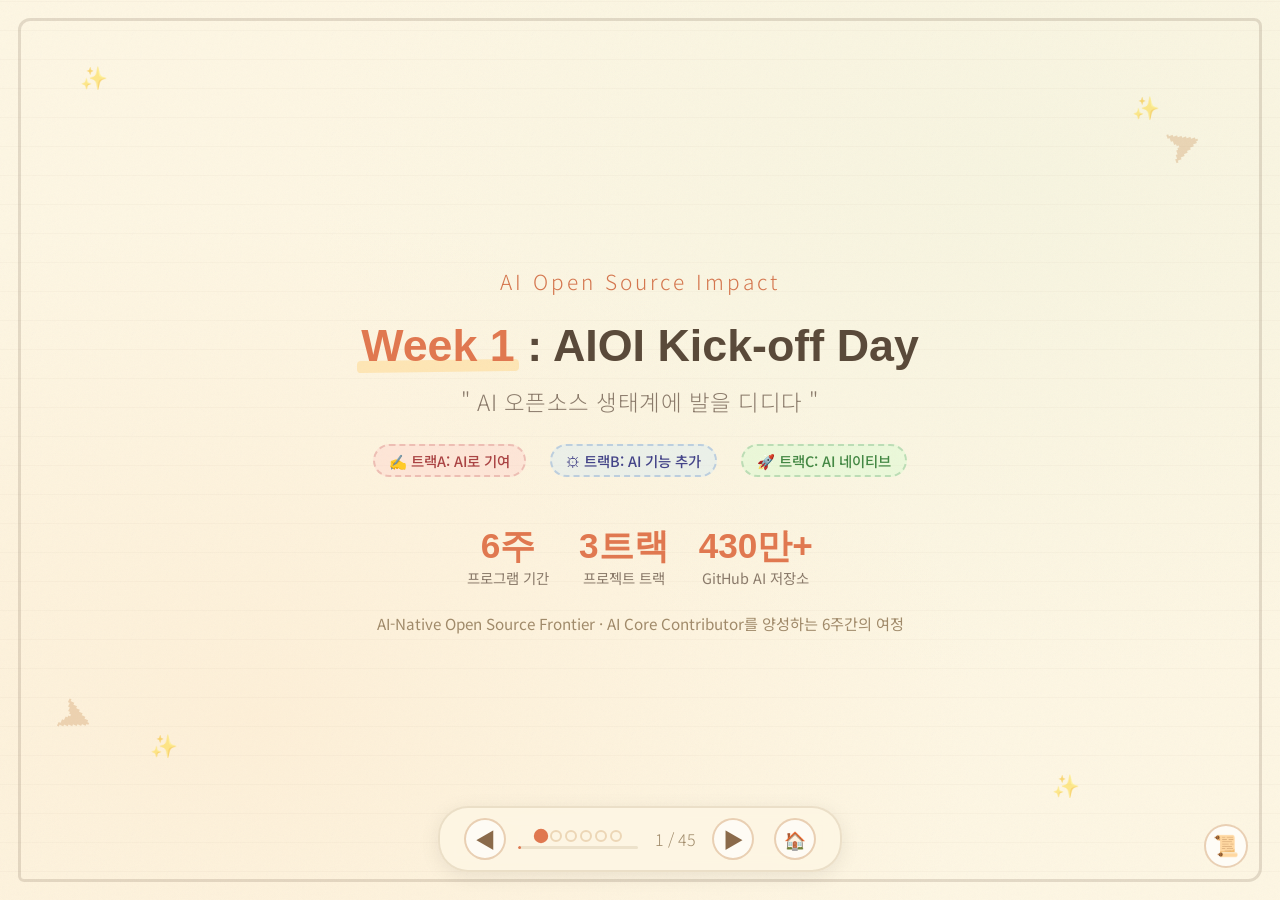
==== commit 465fd21f: "1주차 슬라이드 스크립트 팝업 및 Gemini TTS 기능 추가 (1페이지 테스트) - 슬라이드 우하단 스크립트 버튼 추가 - Gemini 2.5 Flash TTS API 연동 (" ====
--- a/week1-slides.html
+++ b/week1-slides.html
@@ -5,6 +5,216 @@
 <meta name="viewport" content="width=device-width, initial-scale=1.0">
 <title>AIOI Week 1 - Kick-off Day</title>
 <link rel="stylesheet" href="slides-common.css">
+<style>
+/* ===== Script button ===== */
+.script-btn {
+  position: absolute;
+  bottom: 32px;
+  right: 32px;
+  width: 44px; height: 44px;
+  border-radius: 50%;
+  border: 2.5px solid rgba(200,140,80,0.4);
+  background: rgba(255,255,255,0.7);
+  font-size: 1.3rem;
+  color: #8a6a4a;
+  cursor: pointer;
+  display: flex;
+  align-items: center;
+  justify-content: center;
+  transition: all 0.2s;
+  z-index: 10;
+  backdrop-filter: blur(4px);
+}
+.script-btn:hover {
+  background: rgba(224,120,80,0.15);
+  border-color: rgba(200,140,80,0.6);
+  transform: scale(1.1);
+}
+
+/* ===== Script modal ===== */
+.script-overlay {
+  display: none;
+  position: fixed;
+  top: 0; left: 0;
+  width: 100%; height: 100%;
+  background: rgba(42,37,32,0.5);
+  z-index: 200;
+  align-items: center;
+  justify-content: center;
+  backdrop-filter: blur(3px);
+}
+.script-overlay.open { display: flex; }
+
+.script-modal {
+  background: #fdf6e3;
+  border: 3px solid rgba(200,180,150,0.4);
+  border-radius: 16px 12px 18px 10px;
+  padding: 32px 36px 28px;
+  max-width: 600px;
+  width: 90%;
+  max-height: 70vh;
+  position: relative;
+  box-shadow: 0 8px 40px rgba(0,0,0,0.15);
+}
+
+.script-modal-title {
+  font-family: 'Nanum Square Round', sans-serif;
+  font-weight: 800;
+  font-size: 1.3rem;
+  color: #5a4a3a;
+  margin-bottom: 16px;
+  display: flex;
+  align-items: center;
+  gap: 8px;
+}
+
+.script-modal-body {
+  font-family: 'Noto Sans KR', sans-serif;
+  font-weight: 400;
+  font-size: 1rem;
+  color: #6a5a4a;
+  line-height: 1.85;
+  max-height: 40vh;
+  overflow-y: auto;
+  padding-right: 8px;
+  white-space: pre-line;
+}
+
+.script-modal-close {
+  position: absolute;
+  top: 14px; right: 16px;
+  width: 32px; height: 32px;
+  border-radius: 50%;
+  border: 2px solid rgba(200,140,80,0.3);
+  background: rgba(255,255,255,0.6);
+  font-size: 1.1rem;
+  color: #8a6a4a;
+  cursor: pointer;
+  display: flex;
+  align-items: center;
+  justify-content: center;
+  transition: all 0.2s;
+}
+.script-modal-close:hover {
+  background: rgba(224,120,80,0.15);
+  border-color: rgba(200,140,80,0.5);
+}
+
+/* ===== TTS controls ===== */
+.tts-section {
+  margin-top: 20px;
+  padding-top: 16px;
+  border-top: 2px solid rgba(200,180,150,0.25);
+}
+
+.tts-apikey-row {
+  display: flex;
+  gap: 8px;
+  align-items: center;
+  margin-bottom: 12px;
+}
+
+.tts-apikey-input {
+  flex: 1;
+  padding: 8px 12px;
+  border: 2px solid rgba(200,180,150,0.35);
+  border-radius: 8px;
+  background: rgba(255,255,255,0.6);
+  font-family: 'Noto Sans KR', sans-serif;
+  font-size: 0.85rem;
+  color: #5a4a3a;
+  outline: none;
+  transition: border-color 0.2s;
+}
+.tts-apikey-input:focus { border-color: rgba(200,140,80,0.6); }
+.tts-apikey-input::placeholder { color: #baa; }
+
+.tts-apikey-btn {
+  padding: 8px 14px;
+  border-radius: 8px;
+  border: 2.5px solid rgba(200,140,80,0.4);
+  background: rgba(255,255,255,0.6);
+  font-family: 'Noto Sans KR', sans-serif;
+  font-size: 0.85rem;
+  font-weight: 500;
+  color: #8a6a4a;
+  cursor: pointer;
+  transition: all 0.2s;
+  white-space: nowrap;
+}
+.tts-apikey-btn:hover {
+  background: rgba(224,120,80,0.15);
+  border-color: rgba(200,140,80,0.6);
+}
+
+.tts-key-saved {
+  display: flex;
+  align-items: center;
+  gap: 8px;
+  margin-bottom: 12px;
+  font-family: 'Noto Sans KR', sans-serif;
+  font-size: 0.85rem;
+  color: #5a9e6f;
+}
+.tts-key-saved .tts-change-btn {
+  color: #a08a6a;
+  cursor: pointer;
+  text-decoration: underline;
+  font-size: 0.8rem;
+}
+.tts-key-saved .tts-change-btn:hover { color: #e07850; }
+
+.tts-controls {
+  display: flex;
+  gap: 8px;
+  align-items: center;
+}
+
+.tts-btn {
+  width: 38px; height: 38px;
+  border-radius: 50%;
+  border: 2.5px solid rgba(200,140,80,0.4);
+  background: rgba(255,255,255,0.6);
+  font-size: 1.1rem;
+  color: #8a6a4a;
+  cursor: pointer;
+  display: flex;
+  align-items: center;
+  justify-content: center;
+  transition: all 0.2s;
+}
+.tts-btn:hover {
+  background: rgba(224,120,80,0.15);
+  border-color: rgba(200,140,80,0.6);
+  transform: scale(1.08);
+}
+.tts-btn.active {
+  background: rgba(224,120,80,0.2);
+  border-color: #e07850;
+  color: #e07850;
+}
+.tts-btn:disabled {
+  opacity: 0.4;
+  cursor: not-allowed;
+  transform: none;
+}
+
+.tts-status {
+  font-family: 'Noto Sans KR', sans-serif;
+  font-size: 0.85rem;
+  color: #a08a6a;
+  margin-left: 8px;
+}
+
+.tts-notice {
+  margin-top: 12px;
+  font-family: 'Noto Sans KR', sans-serif;
+  font-size: 0.75rem;
+  color: #a08a6a;
+  line-height: 1.6;
+}
+.tts-notice strong { color: #5a9e6f; }
+</style>
 </head>
 <body>
 
@@ -55,6 +265,7 @@
     <div style="font-family:'Noto Sans KR',sans-serif;font-size:0.95rem;color:#a08a6a;margin-top:8px;">
       AI-Native Open Source Frontier &middot; AI Core Contributor를 양성하는 6주간의 여정
     </div>
+    <button class="script-btn" onclick="openScript(1)" title="발표 스크립트">&#128220;</button>
   </div>
 
   <!-- ============ SLIDE 2: Why AI Open Source Now? ============ -->
@@ -2130,8 +2341,233 @@
   <a href="index.html" class="nav-btn" title="목차로 이동" style="text-decoration:none;display:flex;align-items:center;justify-content:center;font-size:1.1rem;margin-left:8px;">&#127968;</a>
 </div>
 
+<!-- Script Modal -->
+<div class="script-overlay" id="scriptOverlay" onclick="if(event.target===this)closeScript()">
+  <div class="script-modal">
+    <button class="script-modal-close" onclick="closeScript()">&#10005;</button>
+    <div class="script-modal-title">&#128220; <span id="scriptTitle">발표 스크립트</span></div>
+    <div class="script-modal-body" id="scriptBody"></div>
+    <div class="tts-section">
+      <!-- API Key: 미설정 -->
+      <div class="tts-apikey-row" id="ttsKeyInputRow">
+        <input type="password" class="tts-apikey-input" id="ttsKeyInput" placeholder="Gemini API Key 입력">
+        <button class="tts-apikey-btn" onclick="saveApiKey()">저장</button>
+      </div>
+      <!-- API Key: 설정됨 -->
+      <div class="tts-key-saved" id="ttsKeySavedRow" style="display:none;">
+        &#128274; API 키 설정됨
+        <span class="tts-change-btn" onclick="showApiKeyInput()">변경</span>
+        <span class="tts-change-btn" onclick="removeApiKey()">삭제</span>
+      </div>
+      <!-- Controls -->
+      <div class="tts-controls">
+        <button class="tts-btn" id="ttsPlayBtn" onclick="ttsPlay()" title="읽기" disabled>&#9654;</button>
+        <button class="tts-btn" id="ttsStopBtn" onclick="ttsStop()" title="정지">&#9632;</button>
+        <span class="tts-status" id="ttsStatus"></span>
+      </div>
+      <div class="tts-notice">
+        <strong>&#128274; 보안 안내:</strong> API 키는 브라우저의 localStorage에만 저장되며, 외부 서버로 전송되거나 유출되지 않습니다. Gemini API 호출은 브라우저에서 Google 서버로 직접 이루어집니다.<br>
+        <strong>&#128176; 예상 비용:</strong> Gemini 2.5 Flash TTS 기준 — 무료 티어 제공. 유료 시 슬라이드 1회 읽기당 약 $0.008~0.01 (입력 $0.50/1M토큰 + 출력 $10/1M토큰). 전체 45슬라이드 기준 약 $0.35~0.45.
+      </div>
+    </div>
+  </div>
+</div>
+
 <script src="slides-common.js"></script>
 <script>initSlides(45, [0, 7, 21, 31, 37, 43]);</script>
 
+<script>
+// ===== Slide Scripts =====
+const slideScripts = {
+  1: {
+    title: 'Slide 1 — AIOI Kick-off Day',
+    text: `안녕하세요, 여러분! AIOI 프로그램의 첫 번째 주, 킥오프 데이에 오신 것을 환영합니다.
+
+AIOI는 "AI Open Source Impact"의 약자로, AI 오픈소스 생태계에 직접 기여하는 경험을 하게 될 6주간의 프로그램입니다.
+
+여러분은 세 가지 트랙 중 하나를 선택하게 됩니다.
+트랙 A는 AI 도구를 활용해 기존 오픈소스에 기여하는 것이고,
+트랙 B는 기존 프로젝트에 AI 기능을 추가하는 것,
+트랙 C는 AI 네이티브 프로젝트를 직접 만들어보는 것입니다.
+
+현재 GitHub에는 430만 개가 넘는 AI 관련 저장소가 있습니다. 이 거대한 생태계 속에서 여러분만의 첫 기여를 시작해 봅시다!`
+  }
+};
+
+// ===== API Key Management =====
+const API_KEY_STORAGE = 'aioi_gemini_api_key';
+
+function getApiKey() {
+  return localStorage.getItem(API_KEY_STORAGE) || '';
+}
+
+function saveApiKey() {
+  const key = document.getElementById('ttsKeyInput').value.trim();
+  if (!key) return;
+  localStorage.setItem(API_KEY_STORAGE, key);
+  document.getElementById('ttsKeyInput').value = '';
+  refreshKeyUI();
+}
+
+function removeApiKey() {
+  localStorage.removeItem(API_KEY_STORAGE);
+  refreshKeyUI();
+}
+
+function showApiKeyInput() {
+  document.getElementById('ttsKeyInputRow').style.display = 'flex';
+  document.getElementById('ttsKeySavedRow').style.display = 'none';
+  document.getElementById('ttsPlayBtn').disabled = true;
+}
+
+function refreshKeyUI() {
+  const hasKey = !!getApiKey();
+  document.getElementById('ttsKeyInputRow').style.display = hasKey ? 'none' : 'flex';
+  document.getElementById('ttsKeySavedRow').style.display = hasKey ? 'flex' : 'none';
+  document.getElementById('ttsPlayBtn').disabled = !hasKey;
+}
+
+// ===== Modal =====
+function openScript(slideNum) {
+  const data = slideScripts[slideNum];
+  if (!data) return;
+  document.getElementById('scriptTitle').textContent = data.title;
+  document.getElementById('scriptBody').textContent = data.text;
+  document.getElementById('scriptOverlay').classList.add('open');
+  ttsStop();
+  refreshKeyUI();
+}
+
+function closeScript() {
+  document.getElementById('scriptOverlay').classList.remove('open');
+  ttsStop();
+}
+
+document.addEventListener('keydown', (e) => {
+  if (e.key === 'Escape') closeScript();
+});
+
+// ===== Gemini TTS =====
+let ttsAudio = null;
+let ttsAbort = null;
+
+function pcm16ToWav(pcmData, sampleRate) {
+  const numChannels = 1;
+  const bitsPerSample = 16;
+  const byteRate = sampleRate * numChannels * bitsPerSample / 8;
+  const blockAlign = numChannels * bitsPerSample / 8;
+  const dataSize = pcmData.byteLength;
+  const buffer = new ArrayBuffer(44 + dataSize);
+  const view = new DataView(buffer);
+
+  function writeStr(offset, str) {
+    for (let i = 0; i < str.length; i++) view.setUint8(offset + i, str.charCodeAt(i));
+  }
+
+  writeStr(0, 'RIFF');
+  view.setUint32(4, 36 + dataSize, true);
+  writeStr(8, 'WAVE');
+  writeStr(12, 'fmt ');
+  view.setUint32(16, 16, true);
+  view.setUint16(20, 1, true);
+  view.setUint16(22, numChannels, true);
+  view.setUint32(24, sampleRate, true);
+  view.setUint32(28, byteRate, true);
+  view.setUint16(32, blockAlign, true);
+  view.setUint16(34, bitsPerSample, true);
+  writeStr(36, 'data');
+  view.setUint32(40, dataSize, true);
+  new Uint8Array(buffer, 44).set(new Uint8Array(pcmData));
+
+  return buffer;
+}
+
+async function ttsPlay() {
+  const apiKey = getApiKey();
+  if (!apiKey) { refreshKeyUI(); return; }
+
+  ttsStop();
+  updateTtsUI('loading');
+
+  ttsAbort = new AbortController();
+  const text = document.getElementById('scriptBody').textContent;
+
+  try {
+    const res = await fetch(
+      `https://generativelanguage.googleapis.com/v1beta/models/gemini-2.5-flash-preview-tts:generateContent?key=${apiKey}`,
+      {
+        method: 'POST',
+        headers: { 'Content-Type': 'application/json' },
+        signal: ttsAbort.signal,
+        body: JSON.stringify({
+          contents: [{ parts: [{ text }] }],
+          generationConfig: {
+            responseModalities: ['AUDIO'],
+            speechConfig: {
+              voiceConfig: {
+                prebuiltVoiceConfig: { voiceName: 'Kore' }
+              }
+            }
+          }
+        })
+      }
+    );
+
+    if (!res.ok) {
+      const err = await res.json().catch(() => ({}));
+      throw new Error(err.error?.message || `API 오류 (${res.status})`);
+    }
+
+    const data = await res.json();
+    const part = data.candidates?.[0]?.content?.parts?.[0]?.inlineData;
+    if (!part?.data) throw new Error('음성 데이터를 받지 못했습니다');
+
+    const pcmBytes = Uint8Array.from(atob(part.data), c => c.charCodeAt(0));
+    const wavBuffer = pcm16ToWav(pcmBytes.buffer, 24000);
+    const blob = new Blob([wavBuffer], { type: 'audio/wav' });
+    const url = URL.createObjectURL(blob);
+
+    ttsAudio = new Audio(url);
+    ttsAudio.onplay = () => updateTtsUI('playing');
+    ttsAudio.onended = () => { updateTtsUI('stopped'); URL.revokeObjectURL(url); };
+    ttsAudio.onerror = () => { updateTtsUI('stopped'); URL.revokeObjectURL(url); };
+    ttsAudio.play();
+  } catch (e) {
+    if (e.name === 'AbortError') return;
+    updateTtsUI('stopped');
+    document.getElementById('ttsStatus').textContent = e.message;
+  }
+}
+
+function ttsStop() {
+  if (ttsAbort) { ttsAbort.abort(); ttsAbort = null; }
+  if (ttsAudio) { ttsAudio.pause(); ttsAudio.currentTime = 0; ttsAudio = null; }
+  updateTtsUI('stopped');
+}
+
+function updateTtsUI(state) {
+  const playBtn = document.getElementById('ttsPlayBtn');
+  const status = document.getElementById('ttsStatus');
+
+  playBtn.classList.toggle('active', state === 'playing');
+
+  if (state === 'loading') {
+    playBtn.disabled = true;
+    status.textContent = '음성 생성 중...';
+  } else if (state === 'playing') {
+    playBtn.disabled = true;
+    status.textContent = '재생 중...';
+  } else {
+    playBtn.disabled = !getApiKey();
+    if (status.textContent === '음성 생성 중...' || status.textContent === '재생 중...') {
+      status.textContent = '';
+    }
+  }
+}
+
+// 초기 UI
+refreshKeyUI();
+</script>
+
 </body>
 </html>
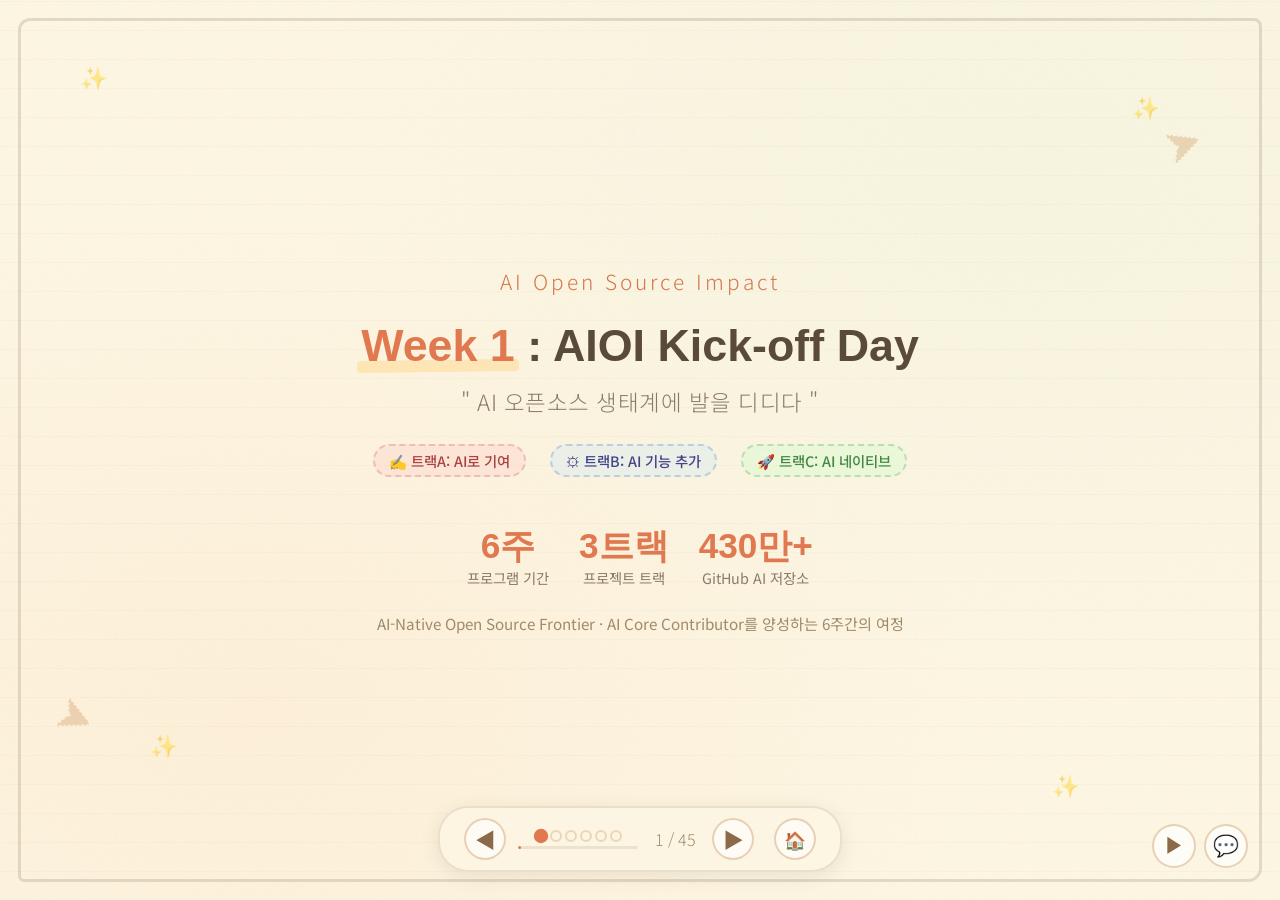
==== commit f28d1040: "Week 1 전체 슬라이드 스크립트 및 TTS 음성 추가 - 45개 슬라이드 전체에 발표 스크립트 작성 - 말풍선 형태의 스크립트 뷰어로 변경 (사이드 패널 제거) - 슬라이드별 " ====
--- a/week1-slides.html
+++ b/week1-slides.html
@@ -6,11 +6,18 @@
 <title>AIOI Week 1 - Kick-off Day</title>
 <link rel="stylesheet" href="slides-common.css">
 <style>
-/* ===== Script button ===== */
-.script-btn {
+/* ===== Slide action buttons ===== */
+.slide-actions {
   position: absolute;
   bottom: 32px;
   right: 32px;
+  display: flex;
+  gap: 8px;
+  align-items: center;
+  z-index: 10;
+}
+
+.slide-action-btn {
   width: 44px; height: 44px;
   border-radius: 50%;
   border: 2.5px solid rgba(200,140,80,0.4);
@@ -22,198 +29,89 @@
   align-items: center;
   justify-content: center;
   transition: all 0.2s;
-  z-index: 10;
   backdrop-filter: blur(4px);
 }
-.script-btn:hover {
+.slide-action-btn:hover {
   background: rgba(224,120,80,0.15);
   border-color: rgba(200,140,80,0.6);
   transform: scale(1.1);
 }
-
-/* ===== Script modal ===== */
-.script-overlay {
-  display: none;
-  position: fixed;
-  top: 0; left: 0;
-  width: 100%; height: 100%;
-  background: rgba(42,37,32,0.5);
-  z-index: 200;
-  align-items: center;
-  justify-content: center;
-  backdrop-filter: blur(3px);
-}
-.script-overlay.open { display: flex; }
-
-.script-modal {
-  background: #fdf6e3;
-  border: 3px solid rgba(200,180,150,0.4);
-  border-radius: 16px 12px 18px 10px;
-  padding: 32px 36px 28px;
-  max-width: 600px;
-  width: 90%;
-  max-height: 70vh;
-  position: relative;
-  box-shadow: 0 8px 40px rgba(0,0,0,0.15);
-}
-
-.script-modal-title {
-  font-family: 'Nanum Square Round', sans-serif;
-  font-weight: 800;
-  font-size: 1.3rem;
-  color: #5a4a3a;
-  margin-bottom: 16px;
-  display: flex;
-  align-items: center;
-  gap: 8px;
-}
-
-.script-modal-body {
-  font-family: 'Noto Sans KR', sans-serif;
-  font-weight: 400;
-  font-size: 1rem;
-  color: #6a5a4a;
-  line-height: 1.85;
-  max-height: 40vh;
-  overflow-y: auto;
-  padding-right: 8px;
-  white-space: pre-line;
-}
-
-.script-modal-close {
-  position: absolute;
-  top: 14px; right: 16px;
-  width: 32px; height: 32px;
-  border-radius: 50%;
-  border: 2px solid rgba(200,140,80,0.3);
-  background: rgba(255,255,255,0.6);
-  font-size: 1.1rem;
-  color: #8a6a4a;
-  cursor: pointer;
-  display: flex;
-  align-items: center;
-  justify-content: center;
-  transition: all 0.2s;
-}
-.script-modal-close:hover {
-  background: rgba(224,120,80,0.15);
-  border-color: rgba(200,140,80,0.5);
-}
-
-/* ===== TTS controls ===== */
-.tts-section {
-  margin-top: 20px;
-  padding-top: 16px;
-  border-top: 2px solid rgba(200,180,150,0.25);
-}
-
-.tts-apikey-row {
-  display: flex;
-  gap: 8px;
-  align-items: center;
-  margin-bottom: 12px;
-}
-
-.tts-apikey-input {
-  flex: 1;
-  padding: 8px 12px;
-  border: 2px solid rgba(200,180,150,0.35);
-  border-radius: 8px;
-  background: rgba(255,255,255,0.6);
-  font-family: 'Noto Sans KR', sans-serif;
-  font-size: 0.85rem;
-  color: #5a4a3a;
-  outline: none;
-  transition: border-color 0.2s;
-}
-.tts-apikey-input:focus { border-color: rgba(200,140,80,0.6); }
-.tts-apikey-input::placeholder { color: #baa; }
-
-.tts-apikey-btn {
-  padding: 8px 14px;
-  border-radius: 8px;
-  border: 2.5px solid rgba(200,140,80,0.4);
-  background: rgba(255,255,255,0.6);
-  font-family: 'Noto Sans KR', sans-serif;
-  font-size: 0.85rem;
-  font-weight: 500;
-  color: #8a6a4a;
-  cursor: pointer;
-  transition: all 0.2s;
-  white-space: nowrap;
-}
-.tts-apikey-btn:hover {
-  background: rgba(224,120,80,0.15);
-  border-color: rgba(200,140,80,0.6);
-}
-
-.tts-key-saved {
-  display: flex;
-  align-items: center;
-  gap: 8px;
-  margin-bottom: 12px;
-  font-family: 'Noto Sans KR', sans-serif;
-  font-size: 0.85rem;
-  color: #5a9e6f;
-}
-.tts-key-saved .tts-change-btn {
-  color: #a08a6a;
-  cursor: pointer;
-  text-decoration: underline;
-  font-size: 0.8rem;
-}
-.tts-key-saved .tts-change-btn:hover { color: #e07850; }
-
-.tts-controls {
-  display: flex;
-  gap: 8px;
-  align-items: center;
-}
-
-.tts-btn {
-  width: 38px; height: 38px;
-  border-radius: 50%;
-  border: 2.5px solid rgba(200,140,80,0.4);
-  background: rgba(255,255,255,0.6);
-  font-size: 1.1rem;
-  color: #8a6a4a;
-  cursor: pointer;
-  display: flex;
-  align-items: center;
-  justify-content: center;
-  transition: all 0.2s;
-}
-.tts-btn:hover {
-  background: rgba(224,120,80,0.15);
-  border-color: rgba(200,140,80,0.6);
-  transform: scale(1.08);
-}
-.tts-btn.active {
+.slide-action-btn.playing {
   background: rgba(224,120,80,0.2);
   border-color: #e07850;
   color: #e07850;
 }
-.tts-btn:disabled {
-  opacity: 0.4;
-  cursor: not-allowed;
-  transform: none;
+
+/* ===== Script bubble ===== */
+.script-bubble {
+  position: absolute;
+  bottom: 84px;
+  right: 32px;
+  width: 320px;
+  max-height: 260px;
+  background: rgba(253,246,227,0.97);
+  border: 2.5px solid rgba(200,180,150,0.4);
+  border-radius: 14px;
+  box-shadow: 0 4px 20px rgba(0,0,0,0.1);
+  backdrop-filter: blur(8px);
+  padding: 14px 16px;
+  z-index: 20;
+  display: none;
+  flex-direction: column;
 }
-
-.tts-status {
+.script-bubble.open { display: flex; }
+.script-bubble::after {
+  content: '';
+  position: absolute;
+  bottom: -10px;
+  right: 18px;
+  width: 0; height: 0;
+  border-left: 10px solid transparent;
+  border-right: 10px solid transparent;
+  border-top: 10px solid rgba(200,180,150,0.4);
+}
+.script-bubble::before {
+  content: '';
+  position: absolute;
+  bottom: -7px;
+  right: 19px;
+  width: 0; height: 0;
+  border-left: 9px solid transparent;
+  border-right: 9px solid transparent;
+  border-top: 9px solid rgba(253,246,227,0.97);
+  z-index: 1;
+}
+
+.script-bubble-title {
+  font-family: 'Nanum Square Round', sans-serif;
+  font-weight: 800;
+  font-size: 0.9rem;
+  color: #5a4a3a;
+  margin-bottom: 8px;
+  display: flex;
+  align-items: center;
+  gap: 6px;
+  flex-shrink: 0;
+}
+
+.script-bubble-body {
   font-family: 'Noto Sans KR', sans-serif;
-  font-size: 0.85rem;
-  color: #a08a6a;
-  margin-left: 8px;
+  font-weight: 400;
+  font-size: 0.82rem;
+  color: #6a5a4a;
+  line-height: 1.75;
+  overflow-y: auto;
+  white-space: pre-line;
+  flex: 1;
+  min-height: 0;
 }
-
-.tts-notice {
-  margin-top: 12px;
-  font-family: 'Noto Sans KR', sans-serif;
-  font-size: 0.75rem;
-  color: #a08a6a;
-  line-height: 1.6;
+.script-bubble-body::-webkit-scrollbar { width: 4px; }
+.script-bubble-body::-webkit-scrollbar-thumb { background: rgba(200,180,150,0.4); border-radius: 2px; }
+
+@media (max-width: 700px) {
+  .script-bubble { width: 260px; max-height: 220px; right: 16px; bottom: 76px; }
 }
-.tts-notice strong { color: #5a9e6f; }
+
 </style>
 </head>
 <body>
@@ -265,7 +163,6 @@
     <div style="font-family:'Noto Sans KR',sans-serif;font-size:0.95rem;color:#a08a6a;margin-top:8px;">
       AI-Native Open Source Frontier &middot; AI Core Contributor를 양성하는 6주간의 여정
     </div>
-    <button class="script-btn" onclick="openScript(1)" title="발표 스크립트">&#128220;</button>
   </div>
 
   <!-- ============ SLIDE 2: Why AI Open Source Now? ============ -->
@@ -2341,43 +2238,13 @@
   <a href="index.html" class="nav-btn" title="목차로 이동" style="text-decoration:none;display:flex;align-items:center;justify-content:center;font-size:1.1rem;margin-left:8px;">&#127968;</a>
 </div>
 
-<!-- Script Modal -->
-<div class="script-overlay" id="scriptOverlay" onclick="if(event.target===this)closeScript()">
-  <div class="script-modal">
-    <button class="script-modal-close" onclick="closeScript()">&#10005;</button>
-    <div class="script-modal-title">&#128220; <span id="scriptTitle">발표 스크립트</span></div>
-    <div class="script-modal-body" id="scriptBody"></div>
-    <div class="tts-section">
-      <!-- API Key: 미설정 -->
-      <div class="tts-apikey-row" id="ttsKeyInputRow">
-        <input type="password" class="tts-apikey-input" id="ttsKeyInput" placeholder="Gemini API Key 입력">
-        <button class="tts-apikey-btn" onclick="saveApiKey()">저장</button>
-      </div>
-      <!-- API Key: 설정됨 -->
-      <div class="tts-key-saved" id="ttsKeySavedRow" style="display:none;">
-        &#128274; API 키 설정됨
-        <span class="tts-change-btn" onclick="showApiKeyInput()">변경</span>
-        <span class="tts-change-btn" onclick="removeApiKey()">삭제</span>
-      </div>
-      <!-- Controls -->
-      <div class="tts-controls">
-        <button class="tts-btn" id="ttsPlayBtn" onclick="ttsPlay()" title="읽기" disabled>&#9654;</button>
-        <button class="tts-btn" id="ttsStopBtn" onclick="ttsStop()" title="정지">&#9632;</button>
-        <span class="tts-status" id="ttsStatus"></span>
-      </div>
-      <div class="tts-notice">
-        <strong>&#128274; 보안 안내:</strong> API 키는 브라우저의 localStorage에만 저장되며, 외부 서버로 전송되거나 유출되지 않습니다. Gemini API 호출은 브라우저에서 Google 서버로 직접 이루어집니다.<br>
-        <strong>&#128176; 예상 비용:</strong> Gemini 2.5 Flash TTS 기준 — 무료 티어 제공. 유료 시 슬라이드 1회 읽기당 약 $0.008~0.01 (입력 $0.50/1M토큰 + 출력 $10/1M토큰). 전체 45슬라이드 기준 약 $0.35~0.45.
-      </div>
-    </div>
-  </div>
-</div>
 
 <script src="slides-common.js"></script>
 <script>initSlides(45, [0, 7, 21, 31, 37, 43]);</script>
 
 <script>
 // ===== Slide Scripts =====
+const WEEK_NUM = 1;
 const slideScripts = {
   1: {
     title: 'Slide 1 — AIOI Kick-off Day',
@@ -2391,182 +2258,504 @@
 트랙 C는 AI 네이티브 프로젝트를 직접 만들어보는 것입니다.
 
 현재 GitHub에는 430만 개가 넘는 AI 관련 저장소가 있습니다. 이 거대한 생태계 속에서 여러분만의 첫 기여를 시작해 봅시다!`
+  },
+  2: {
+    title: 'Slide 2 — 왜 지금 AI 오픈소스인가?',
+    text: `왜 하필 지금 AI 오픈소스에 주목해야 할까요?
+
+GitHub에는 이미 430만 개가 넘는 AI 관련 저장소가 있고, LLM 프로젝트는 전년 대비 178%나 증가했습니다. 오픈소스의 중심이 웹 프레임워크에서 AI 인프라로 빠르게 이동하고 있는 거죠.
+
+기여 방식도 완전히 달라졌습니다. 이제는 코드만이 아니라 데이터, 모델, 프롬프트까지 기여의 대상이 됩니다. 그리고 Anthropic이 공개한 MCP 프로토콜은 월간 SDK 다운로드 9,700만 회를 기록하며, OpenAI와 Google, Microsoft까지 채택하는 산업 표준으로 자리 잡고 있습니다.
+
+아래 표처럼, 기존 오픈소스와 AI 시대의 오픈소스는 기여 방식부터 라이선스까지 근본적으로 다릅니다. 이 변화의 흐름을 이해하는 것이 오늘 강의의 출발점입니다.`
+  },
+  3: {
+    title: 'Slide 3 — 프로젝트 3트랙',
+    text: `AIOI 프로그램에는 세 가지 트랙이 있습니다. 여러분의 기술 수준과 관심사에 따라 선택하시면 됩니다.
+
+트랙 A는 Claude Code, Copilot 같은 AI 도구를 활용해서 기존 오픈소스 프로젝트에 기여하는 것입니다. 버그 수정, 문서 번역, 테스트 보강 같은 작업을 AI의 도움을 받아 수행합니다.
+
+트랙 B는 난이도가 조금 더 높습니다. Supabase나 Excalidraw 같은 기존 프로젝트에 자연어 인터페이스나 시맨틱 검색 같은 AI 기능을 직접 추가하는 것이죠.
+
+트랙 C는 MCP 서버나 AI Agent, RAG 앱처럼 AI가 프로젝트의 핵심인 네이티브 프로젝트를 직접 만들어보는 트랙입니다.
+
+팀은 5~6명으로 구성되고, 전담 멘토가 배정되어 여러분의 여정을 함께합니다.`
+  },
+  4: {
+    title: 'Slide 4 — Kick-off Day 일정 & AI 도구',
+    text: `오늘 킥오프 데이는 총 3시간, 오전과 오후 세션으로 나뉩니다.
+
+오전 세션에서는 30분간 오프닝과 아이스브레이킹을 하고, 이어서 AI 오픈소스 생태계와 기여 방법에 대한 두 차례 특강이 진행됩니다.
+
+오후 세션에서는 AI 코딩 도구를 소개하고, 실제로 개발 환경을 구축하는 실습을 한 뒤, 마지막으로 프로젝트 선정과 팀 매칭으로 마무리합니다.
+
+특히 AI 코딩 도구 활용 전략을 주목해 주세요. 코드 이해부터 이슈 분석, 코드 작성, PR 작성, 코드 리뷰까지 각 단계에 맞는 도구를 활용하게 됩니다. 다만 기억하세요, AI 도구는 이해를 돕는 보조 수단이지, AI가 제안한 코드를 반드시 이해하고 검증한 뒤에 자신의 코드로 만들어야 합니다.`
+  },
+  5: {
+    title: 'Slide 5 — 6주 여정 & 과제 안내',
+    text: `이제 앞으로 6주간의 전체 여정을 간단히 살펴보겠습니다.
+
+1주차인 오늘은 오프라인 킥오프로 특강과 환경 구축, 팀 매칭을 합니다. 2주차부터 5주차까지는 온라인으로 진행되며, 코드 분석 스프린트, 첫 PR 생성, 심화 기여, 최종 스프린트를 거칩니다. 그리고 6주차에 다시 오프라인으로 모여 Impact Night에서 성과를 발표합니다.
+
+과제도 안내드립니다. 사전 과제로는 GitHub 계정 정비, Git 기본 명령어 숙지, 관심 트랙 사전 설문 제출, AI 코딩 도구 설치가 있었고요. 킥오프 이후에는 타겟 프로젝트를 Fork해서 로컬에서 빌드하고, CONTRIBUTING.md를 정독한 뒤, Good First Issue를 3개 이상 탐색해서 팀에 공유하는 것이 과제입니다.
+
+Impact Award, Best First Timer 등 시상 카테고리도 준비되어 있으니 기대해 주세요!`
+  },
+  6: {
+    title: 'Slide 6 — 1주차 학습 목표',
+    text: `오늘 하루가 끝나면 여러분이 달성해야 할 세 가지 학습 목표를 정리했습니다.
+
+첫째, 생태계 이해입니다. AI 시대 오픈소스 생태계의 구조와 트렌드를 파악하고, 전통적인 오픈소스와 AI-Native 오픈소스의 차이를 설명할 수 있어야 합니다.
+
+둘째, 환경 구축입니다. 개발 환경을 완벽히 세팅하고 타겟 프로젝트를 선정하며, AI 코딩 도구의 기본 사용법을 익히는 것이 목표입니다.
+
+셋째, 팀 빌딩입니다. 팀을 구성하고 멘토와 첫 소통을 시작하며, 트랙을 확정하고 프로젝트 방향을 설정하게 됩니다.`
+  },
+  7: {
+    title: 'Slide 7 — 오늘의 일정 Overview',
+    text: `오늘의 일정을 한 번 더 정리해 드릴게요. 총 3시간, 오전 세션 1시간 반과 오후 세션 1시간 반으로 구성됩니다.
+
+오전 세션에서는 오프닝과 아이스브레이킹으로 시작해서, 첫 번째 특강으로 AI 오픈소스 생태계 지형도를, 두 번째 특강으로 AI 오픈소스 기여의 실제를 다룹니다.
+
+오후 세션에서는 AI 코딩 도구 소개 20분, 개발 환경 구축 실습 40분, 그리고 프로젝트 선정과 팀 매칭 30분으로 구성됩니다.
+
+그럼 지금부터 첫 번째 특강을 시작하겠습니다!`
+  },
+  8: {
+    title: 'Slide 8 — AI 오픈소스 생태계 지형도 (특강 1 표지)',
+    text: `자, 이제 첫 번째 특강을 시작하겠습니다. 주제는 'AI 오픈소스 생태계 지형도'입니다.
+
+이 특강에서는 전통적인 오픈소스와 AI-Native 오픈소스가 어떻게 다른지, 코드와 모델 웨이트의 차이는 무엇인지, 그리고 GitHub과 Hugging Face Hub라는 양대 플랫폼을 중심으로 AI 오픈소스 생태계의 큰 그림을 그려보겠습니다.
+
+AI-Native OSS, Open Weight, MCP, LLM 생태계, 추론 엔진, 라이선스까지 핵심 키워드들을 하나씩 짚어 나갈 예정입니다.`
+  },
+  9: {
+    title: 'Slide 9 — 전통 OSS vs AI-Native OSS',
+    text: `전통적인 오픈소스와 AI 오픈소스는 근본적으로 다릅니다.
+
+기존에는 소스 코드가 주요 기여물이었다면, AI 오픈소스에서는 코드에 더해 모델 웨이트, 데이터셋, 프롬프트까지 기여의 범위가 확장됩니다. 재현성 측면에서도 기존에는 코드 빌드만 하면 됐지만, AI 프로젝트는 GPU, 학습 데이터, 하이퍼파라미터까지 맞춰야 합니다.
+
+기여 단위도 PR뿐 아니라 모델 카드와 데이터셋 카드가 포함되고, 평가는 단순 테스트 통과가 아닌 벤치마크 점수와 인간 평가로 이루어집니다. 라이선스도 코드, 모델, 데이터 각각에 별도의 라이선스가 적용되죠.
+
+이 차이를 이해하는 것이 AI 오픈소스 기여의 첫걸음입니다.`
+  },
+  10: {
+    title: 'Slide 10 — AI 오픈소스, 숫자로 보기',
+    text: `AI 오픈소스의 성장세를 숫자로 확인해 보겠습니다.
+
+GitHub AI 저장소 430만 개 이상, LLM 프로젝트 178% 증가율, MCP SDK 월간 다운로드 9,700만 회, 활성 MCP 서버 10,000개 이상. 이 숫자들이 말해주는 것은 명확합니다.
+
+오픈소스의 중심이 React나 Spring 같은 웹 프레임워크에서 AI 인프라로 급격히 이동하고 있다는 것입니다. 특히 vLLM은 2025년 GitHub 컨트리뷰터 수 1위를 기록하며 AI 서빙 영역의 폭발적 성장을 보여주고 있고, Linux Foundation AI & Data에는 3,000개 이상 조직과 10만 명 이상의 개발자가 참여하고 있습니다.`
+  },
+  11: {
+    title: 'Slide 11 — AI 오픈소스 카테고리 맵',
+    text: `AI 오픈소스 프로젝트들을 카테고리별로 살펴보겠습니다.
+
+먼저 추론과 서빙 영역에는 Ollama가 15만 Stars, llama.cpp가 7만 5천, vLLM이 3만 6천, SGLang이 1만 Stars 이상을 기록하고 있습니다. LLM을 실행하는 핵심 인프라 영역이죠.
+
+앱 프레임워크 쪽에는 Dify가 11만 9천, LangChain이 10만, LlamaIndex가 4만, CrewAI가 2만 5천 Stars로 AI 애플리케이션 개발 도구들이 자리 잡고 있습니다.
+
+ML 플랫폼으로는 Hugging Face Transformers가 14만 Stars 이상으로 압도적이고, MLflow, PEFT, TRL 등이 뒤를 잇고 있습니다.
+
+이 프로젝트들 중에서 여러분의 기여 대상을 선택하게 될 것입니다.`
+  },
+  12: {
+    title: 'Slide 12 — LLM 생태계 지도: 오픈 vs 클로즈드',
+    text: `현재 LLM 생태계는 크게 오픈 모델과 클로즈드 모델로 나뉩니다.
+
+오픈 모델 진영에는 Meta의 Llama 3, DeepSeek R1, Alibaba의 Qwen 3, Google의 Gemma 3, 그리고 Mistral 등이 있습니다. 이 모델들은 로컬에 배포하고, 파인튜닝하고, 커스터마이징할 수 있다는 것이 큰 장점입니다.
+
+클로즈드 모델로는 OpenAI의 GPT-4o, Anthropic의 Claude, Google의 Gemini가 대표적이며, API 기반으로 최고 성능을 제공하지만 비용이 발생합니다.
+
+특히 주목할 모델은 DeepSeek R1입니다. MIT 라이선스로 공개되어 가장 허용적인 고성능 오픈 모델로, AI 오픈소스의 가능성을 잘 보여주는 사례입니다.`
+  },
+  13: {
+    title: 'Slide 13 — AI 추론 & 서빙 엔진',
+    text: `LLM을 실제로 실행하려면 추론 엔진이 필요합니다. 주요 엔진 네 가지를 소개합니다.
+
+vLLM은 2025년 GitHub 컨트리뷰터 수 1위를 달성한 프로젝트로, 고처리량과 메모리 효율이 뛰어나 엔터프라이즈급 배포의 표준이 되고 있습니다.
+
+llama.cpp는 C/C++ 기반으로 의존성이 최소화되어 있어 모바일이나 에지 디바이스에서도 LLM을 돌릴 수 있게 해줍니다.
+
+Ollama는 15만 Stars 이상으로 로컬 LLM 실행의 대명사입니다. OpenAI 호환 API를 제공해서 쉽게 사용할 수 있죠.
+
+SGLang은 RadixAttention 기반으로 기존 대비 6.4배 처리량 향상과 3.7배 레이턴시 감소를 달성한 신예 엔진입니다.`
+  },
+  14: {
+    title: 'Slide 14 — LLM 앱 개발 프레임워크',
+    text: `LLM을 활용한 앱을 만들려면 프레임워크가 필요합니다. 대표적인 세 가지를 소개합니다.
+
+LangChain은 10만 Stars로 LLM 앱 개발의 사실상 표준입니다. LCEL 파이프라인으로 도구 호출을 모듈화할 수 있고, LangGraph를 통해 상태 기반 에이전트 워크플로우도 구현할 수 있습니다.
+
+Dify는 11만 9천 Stars의 비주얼 LLM 앱 빌더입니다. 템플릿과 RAG가 내장되어 있어 빠르게 프로덕션 레디 에이전트를 만들 수 있죠.
+
+CrewAI는 2만 5천 Stars로 멀티 에이전트 협업에 특화되어 있습니다. 역할 기반 에이전트 오케스트레이션과 노코드 빌더 방향으로 진화하고 있습니다.
+
+이 외에도 LlamaIndex, AutoGen, Flowise 등 다양한 프레임워크가 있으니 프로젝트 특성에 맞게 선택하시면 됩니다.`
+  },
+  15: {
+    title: 'Slide 15 — Hugging Face Hub 생태계',
+    text: `AI 오픈소스를 이야기할 때 GitHub만큼 중요한 플랫폼이 바로 Hugging Face Hub입니다.
+
+Transformers 라이브러리는 14만 Stars 이상을 기록하고 있고, Hub에는 100만 개 이상의 모델과 30만 개 이상의 데이터셋이 공유되어 있습니다. ML 프로젝트의 사실상 표준 플랫폼이라고 할 수 있죠.
+
+모델 허브에서는 텍스트, 비전, 오디오, 비디오 등 다양한 모달리티의 모델을 찾을 수 있고, 모델 카드로 성능과 한계가 문서화되어 있습니다. 데이터셋 허브에서는 학습과 평가 데이터를 공유할 수 있고, 특히 한국어 데이터셋 기여 기회가 많습니다.
+
+Spaces에서는 Gradio나 Streamlit으로 만든 데모를 무료로 호스팅할 수도 있습니다. GitHub과 Hugging Face Hub, 이 두 플랫폼이 AI 오픈소스의 양대 축이라는 점을 꼭 기억해 주세요.`
+  },
+  16: {
+    title: 'Slide 16 — MCP (Model Context Protocol) 개요',
+    text: `이번에는 최근 AI 생태계에서 가장 뜨거운 표준 중 하나인 MCP, Model Context Protocol에 대해 알아보겠습니다.
+
+MCP는 LLM과 외부 세계를 연결하는 개방형 표준입니다. 쉽게 말해, Claude나 GPT 같은 AI 모델이 GitHub, Slack, 데이터베이스 같은 외부 도구와 대화할 수 있게 해주는 프로토콜이에요. 월간 SDK 다운로드가 9,700만 회에 달할 정도로 빠르게 확산되고 있습니다.
+
+MCP 서버는 크게 세 가지 기능을 제공합니다. Resources는 클라이언트가 읽을 수 있는 파일형 데이터, Tools는 LLM이 호출할 수 있는 함수, 그리고 Prompts는 특정 작업을 위한 사전 작성 템플릿입니다. 이 구조를 이해하면 나중에 직접 MCP 서버를 만들어볼 수도 있습니다.`
+  },
+  17: {
+    title: 'Slide 17 — MCP 생태계 발전',
+    text: `MCP의 성장 속도는 정말 놀라운데요. 2024년 11월 Anthropic이 처음 공개한 이후, 불과 1년 만에 산업 표준으로 자리 잡았습니다.
+
+2025년 3월에는 OpenAI가 채택했고, 6월에 안정 스펙이 출시되었으며, 9월에는 Registry가 공개되었습니다. 그리고 12월에는 AAIF로 이관되면서 특정 기업에 종속되지 않는 진정한 개방형 표준으로 거듭났습니다.
+
+현재 활성 서버가 1만 개를 넘었고, Registry 성장률은 407%에 달합니다. Anthropic, OpenAI, Google, Microsoft 등 주요 AI 기업들이 모두 지지하고 있어서, MCP는 여러분이 기여할 수 있는 매우 활발한 생태계입니다.`
+  },
+  18: {
+    title: 'Slide 18 — AI 에이전트 프레임워크',
+    text: `다음으로 AI 에이전트 프레임워크를 살펴보겠습니다. AI 에이전트란 자율적으로 작업을 수행하는 AI 시스템을 말합니다.
+
+대표적인 프레임워크로 네 가지가 있습니다. LangGraph는 그래프 기반으로 상태를 관리하며 구조화된 워크플로우를 표현할 수 있습니다. CrewAI는 역할 기반 에이전트 협업에 특화되어 있고, 노코드 빌더도 제공합니다. AutoGen은 Microsoft 연구 기반으로 비동기 이벤트 드리븐 아키텍처를 사용하며 v0.4에서 완전히 재설계되었습니다. 마지막으로 OpenAI Agents SDK는 도구, 채팅, 파일을 하나의 통합 API로 제공합니다.
+
+이 프레임워크들은 모두 오픈소스이기 때문에 직접 기여할 수 있는 좋은 대상입니다.`
+  },
+  19: {
+    title: 'Slide 19 — AI 오픈소스 라이선스 이해',
+    text: `오픈소스 프로젝트에 기여하기 전에 반드시 이해해야 할 것이 바로 라이선스입니다.
+
+Apache 2.0은 LangChain, vLLM, MLflow 같은 프로젝트가 사용하며, 상업적 사용이 자유롭고 특허 보호도 됩니다. MIT 라이선스는 가장 관대해서 제한이 거의 없고, DeepSeek R1이 이 라이선스를 사용합니다. 반면 Llama License나 Gemma License처럼 일부 제한이 있는 라이선스도 있습니다.
+
+특히 AI 프로젝트에서는 코드, 모델, 데이터에 각각 다른 라이선스가 적용될 수 있다는 점을 꼭 기억해 주세요. 프로젝트를 선택할 때 라이선스를 먼저 확인하는 습관을 들이면 좋겠습니다.`
+  },
+  20: {
+    title: 'Slide 20 — Open Weight vs Open Source',
+    text: `여기서 중요한 개념 하나를 짚고 넘어가겠습니다. '오픈'이라고 해서 다 같은 오픈이 아닙니다.
+
+Open Weight는 학습된 모델 파라미터만 공개하는 것입니다. 로컬 배포와 파인튜닝은 가능하지만, 학습 코드와 아키텍처는 비공개입니다. 사실 대부분의 '오픈' LLM이 여기에 해당합니다. 반면 진정한 Open Source는 모델 웨이트와 소스 코드 모두를 공개하여 학습 과정의 완전한 투명성을 보장합니다.
+
+2024년 10월에 Open Source Initiative가 OSAID 1.0을 발표하면서, AI에서의 오픈소스 정의를 공식화했습니다. 웨이트만 공개하면서 오픈소스라고 표방하는 'Openwashing' 행위에 대한 비판도 나오고 있으니, 이 구분을 명확히 알아두시면 좋겠습니다.`
+  },
+  21: {
+    title: 'Slide 21 — 한국 AI 오픈소스 생태계',
+    text: `우리가 기여할 수 있는 가까운 생태계, 한국 AI 오픈소스에 대해서도 소개하겠습니다.
+
+한국어 모델 쪽에서는 Naver의 HyperCLOVA X, SKT A.X 3.1 등이 있고, Naver, SKT, LG, NCSoft, Upstage가 참여하는 한국 AI 5대 컨소시엄도 활동하고 있습니다. MCP 서버 분야에서는 네이버, 카카오, TMAP을 통합한 KiMCP나 Naver Search MCP, Kakao Map MCP 같은 한국 특화 오픈소스들이 있습니다.
+
+한국어 기여 기회도 다양합니다. Hugging Face 모델이나 데이터셋의 한국어 문서 번역, 한국어 벤치마크 데이터셋 구축, LangChain이나 Dify의 한국어 번역 등 여러분이 바로 시작할 수 있는 기여 영역이 많습니다.`
+  },
+  22: {
+    title: 'Slide 22 — 특강 2: AI 오픈소스 기여의 실제',
+    text: `이제 두 번째 특강으로 넘어가겠습니다. 이번 파트에서는 AI 오픈소스 기여의 실제에 대해 다룹니다.
+
+앞에서 AI 오픈소스 생태계의 전반적인 지형을 살펴보았다면, 이제부터는 실제로 어떻게 기여하는지에 초점을 맞추겠습니다. 코드 기여, 모델 기여, 데이터셋, 프롬프트, 문서화, MCP 서버 등 다양한 기여 유형과 성공 사례, 그리고 커뮤니케이션 에티켓까지 알아보겠습니다.`
+  },
+  23: {
+    title: 'Slide 23 — AI 시대의 기여 유형',
+    text: `AI 오픈소스에서는 코드만이 기여가 아닙니다. 총 7가지 기여 방식이 있어요.
+
+코드 기여는 버그 수정, 기능 추가, 테스트 작성 같은 전통적인 방식이고, 모델 기여는 파인튜닝이나 양자화 모델을 Hugging Face에 공유하는 것입니다. 데이터셋 기여, 프롬프트 및 템플릿 공유, 벤치마크 작성, 문서화와 번역, 그리고 MCP 서버 개발도 모두 중요한 기여입니다.
+
+특히 여러분이 처음 시작한다면 문서 번역이나 프롬프트 템플릿 공유처럼 진입장벽이 낮은 기여부터 시작하는 것도 좋은 전략입니다.`
+  },
+  24: {
+    title: 'Slide 24 — AI가 기여 진입장벽을 낮추는 방법',
+    text: `오픈소스 기여가 어렵게 느껴지는 이유가 여러 가지 있죠. 하지만 AI 도구가 이 진입장벽을 크게 낮춰줍니다.
+
+코드베이스가 복잡해서 이해하기 어렵다면, Claude Code에게 프로젝트 구조를 설명해 달라고 하면 됩니다. 개발 환경 설정이 복잡할 때는 AI가 에러 메시지를 분석하고 해결책을 제시해 줍니다. 적절한 이슈를 찾기 어려울 때도 AI로 이슈의 난이도를 평가할 수 있고요.
+
+PR 작성이 막막하다면 AI가 자동으로 설명을 생성해 주고, 코드 리뷰 응답도 도와줍니다. 테스트 코드 작성 부담도 AI가 자동 생성해 주니까, 사실상 모든 단계에서 AI의 도움을 받을 수 있습니다.`
+  },
+  25: {
+    title: 'Slide 25 — 기여 워크플로우: Fork에서 Merge까지',
+    text: `이제 실제 기여 워크플로우를 단계별로 살펴보겠습니다. Fork에서 시작해서 Branch 생성, 코드 수정, 테스트, PR 제출, 코드 리뷰, 그리고 최종 Merge까지 7단계입니다.
+
+분석 단계에서는 Claude Code로 프로젝트 구조를 파악하고, /init 명령으로 CLAUDE.md를 생성하며, Good First Issue를 AI로 분석합니다. 개발 단계에서는 Copilot이나 Cursor로 코드를 작성하고 AI로 테스트를 자동 생성합니다. 제출 단계에서는 Claude Code로 PR을 자동 생성하고, 리뷰 피드백에 AI 도움을 받아 대응합니다.
+
+모든 단계에서 AI 도구를 적극 활용하는 것이 핵심입니다.`
+  },
+  26: {
+    title: 'Slide 26 — AI 활용 기여 성공 사례',
+    text: `AI 도구를 활용한 실제 성공 사례들을 소개합니다.
+
+핀테크 기업 Qonto는 aider라는 AI CLI 도구로 대규모 코드 마이그레이션을 수행했는데, 엔지니어당 하루 1,000줄 이상의 코드를 처리하며 수작업 대비 20배의 생산성 향상을 달성했습니다. OpenObserve는 Claude Code 에이전트 8개를 동시에 운영하여 700개 이상의 테스트 커버리지를 달성하고, 플레이키 테스트를 85%나 줄였습니다. GitHub의 Copilot Coding Agent는 이슈를 할당하면 자율적으로 코드를 작성하고 PR까지 자동으로 생성합니다.
+
+이처럼 AI 도구는 이미 실무에서 큰 변화를 만들어내고 있습니다.`
+  },
+  27: {
+    title: 'Slide 27 — Good First Issue를 찾는 방법',
+    text: `첫 기여를 위해 가장 중요한 것은 적절한 이슈를 찾는 것입니다.
+
+goodfirstissue.dev 같은 사이트에서 인기 프로젝트의 큐레이션된 이슈를 찾거나, GitHub에서 직접 'good-first-issue' 라벨을 검색할 수 있습니다. AI를 활용하면 이슈의 원인과 해결 방향을 분석하고 난이도를 평가하는 것도 가능합니다.
+
+추천 프로젝트로는 LLM 앱 빌더인 Dify, LLM 프레임워크인 LangChain, ML 모델 라이브러리인 Transformers, 그리고 로컬 LLM 실행 도구인 Ollama가 있습니다. 이 프로젝트들은 모두 활발하고 초보자 친화적인 이슈가 있으니 참고해 주세요.`
+  },
+  28: {
+    title: 'Slide 28 — PR 작성 모범 사례',
+    text: `좋은 Pull Request를 작성하는 방법을 알아보겠습니다. PR은 세 가지 요소가 중요합니다.
+
+먼저 제목은 간결하고 명확하게, 동사로 시작합니다. 예를 들어 'Fix token parsing error in Korean input'처럼요. 설명에는 변경사항 요약, 변경의 동기, 그리고 테스트 방법을 반드시 포함합니다. 커밋 메시지는 Conventional Commits 규칙을 따라 feat:, fix:, docs: 같은 접두사를 사용합니다.
+
+그리고 꼭 기억하세요. PR을 제출하기 전에 CI/CD 파이프라인이 통과하는지 확인해야 합니다. 테스트가 실패한 상태로 리뷰를 요청하면 메인테이너의 시간을 낭비하게 됩니다.`
+  },
+  29: {
+    title: 'Slide 29 — 오픈소스 커뮤니케이션 에티켓',
+    text: `글로벌 오픈소스 커뮤니티에서 존중받는 기여자가 되려면 커뮤니케이션 에티켓이 중요합니다.
+
+이슈를 작성할 때는 재현 방법을 상세히 기술하고, 예상 동작과 실제 동작을 구분하며, OS와 버전 같은 환경 정보를 포함해야 합니다. 코드 리뷰에서는 건설적인 피드백을 제공하고, 변경 이유를 설명하며, 대안을 제시해서 토론을 유도합니다.
+
+대부분의 소통이 영어로 이루어지니 간결하고 정중한 표현을 사용하되, AI 번역 도구를 보조로 활용하는 것도 괜찮습니다. 무엇보다 메인테이너의 시간을 존중하고, 리뷰 대기 시 인내심을 갖고, 피드백에 감사를 표현하는 것이 중요합니다.`
+  },
+  30: {
+    title: 'Slide 30 — OSS 기여와 커리어',
+    text: `오픈소스 기여가 여러분의 커리어에 어떤 영향을 미치는지 알아보겠습니다.
+
+채용 담당자의 GitHub 방문이 32% 증가했고, 76%의 조직이 오픈소스 AI를 확대하고 있으며, PBL 기반 학습을 한 학생의 풀타임 취업률이 80%에 달합니다. 이 수치가 말해주듯, 오픈소스 활동은 매우 강력한 포트폴리오가 됩니다.
+
+GitHub 프로필이 곧 이력서이고, Merged PR은 실력의 증명입니다. 글로벌 개발자와의 영어 소통 경험, 비동기 협업 역량, 코드 리뷰 경험, 대규모 코드베이스 이해력까지 얻을 수 있습니다.
+
+소규모 기여도 모두 의미 있습니다. 문서 개선, 버그 수정, UI/UX 향상 모두 가치 있는 기여이니, 부담 없이 시작해 보세요!`
+  },
+  31: {
+    title: 'Slide 31 — Contributor 성장 경로',
+    text: `오픈소스 기여자의 성장 경로를 함께 살펴보겠습니다. 처음에는 Good First Issue를 찾아 이슈를 탐색하고, PR을 제출해서 코드 리뷰를 받게 됩니다. 그 PR이 머지되면 여러분의 첫 번째 공식 기여가 되는 거죠.
+
+여기서 멈추지 않고 꾸준히 기여를 이어가면 Regular Contributor로 인정받게 되고, 궁극적으로는 프로젝트 운영에 참여하는 Maintainer까지 성장할 수 있습니다. 각 단계에서 가장 중요한 건, 처음에는 진입 장벽을 낮추는 것이고, 중간에는 꾸준함으로 신뢰를 쌓는 것입니다.
+
+AIOI 프로그램에서 바로 이 첫 단계를 시작하게 됩니다. 6주 뒤에는 여러분 모두 최소 PR Merged 단계까지 도달하는 것이 목표입니다!`
+  },
+  32: {
+    title: 'Slide 32 — AI 코딩 도구 소개',
+    text: `이제 오후 세션으로 넘어가겠습니다. 오후에는 여러분의 오픈소스 기여를 도와줄 AI 코딩 도구들을 소개합니다.
+
+Claude Code, GitHub Copilot, Cursor 등 요즘 개발자들이 가장 많이 사용하는 AI 페어 프로그래밍 도구들을 살펴보고, 실제로 오픈소스 기여에 어떻게 활용할 수 있는지 알아보겠습니다.`
+  },
+  33: {
+    title: 'Slide 33 — Claude Code 소개',
+    text: `먼저 Claude Code입니다. Anthropic에서 만든 터미널 기반의 에이전틱 코딩 도구인데요, 가장 큰 장점은 전체 코드베이스를 수 초 만에 파악할 수 있다는 점입니다.
+
+예를 들어 '이 프로젝트의 아키텍처를 설명해줘'라고 물어보면, 프로젝트 구조를 빠르게 분석해서 알려줍니다. Git과 직접 연동되어 스테이징, 커밋, PR 생성까지 자동화할 수 있고, 여러 파일을 동시에 수정하는 것도 가능합니다.
+
+Claude Code 자체가 오픈소스이기도 해서, 커스터마이징이나 확장도 자유롭게 할 수 있습니다.`
+  },
+  34: {
+    title: 'Slide 34 — GitHub Copilot 소개',
+    text: `다음은 GitHub Copilot입니다. VS Code 같은 IDE 안에서 바로 사용할 수 있는 AI 어시스턴트예요.
+
+코드를 타이핑하면 실시간으로 다음 코드를 제안해주는 자동완성 기능이 핵심이고, Copilot Chat으로 대화하면서 코딩할 수도 있습니다. 최근에는 Agent Mode가 추가되어 자율적으로 멀티스텝 코딩을 수행하고, Coding Agent 기능으로 이슈를 할당하면 자동으로 PR까지 생성해줍니다.
+
+Agent HQ를 통해 Copilot 외에도 Claude Code, Codex 등 다양한 에이전트를 선택해서 사용할 수 있습니다.`
+  },
+  35: {
+    title: 'Slide 35 — Cursor 소개',
+    text: `세 번째 도구는 Cursor입니다. VS Code를 기반으로 만들어진 AI 네이티브 코드 에디터예요.
+
+Composer 기능으로 여러 파일을 동시에 편집할 수 있고, Agent 모드에서는 자율적으로 코드를 작성하고 수정합니다. 전체 레포를 인덱싱해서 분석하기 때문에 큰 프로젝트에서도 맥락을 잘 이해하죠. GPT, Claude, Gemini 등 다양한 AI 모델을 선택할 수 있다는 것도 장점입니다.
+
+참고로 Windsurf, Cline, Aider 같은 다른 AI 코딩 도구들도 활발하게 발전하고 있으니, 관심 있으면 함께 살펴보세요.`
+  },
+  36: {
+    title: 'Slide 36 — AI 코딩 도구 비교',
+    text: `세 가지 도구를 한눈에 비교해 보겠습니다. Claude Code는 터미널 CLI 기반으로 코드베이스 이해와 PR 자동화에 강하고, GitHub Copilot은 IDE 확장으로 코드 자동완성과 Agent Mode가 장점이며, Cursor는 AI IDE로 멀티파일 편집과 전체 레포 분석이 뛰어납니다.
+
+중요한 건, 하나만 골라서 쓰는 게 아니라 단계별로 조합해서 활용하는 것이 가장 효과적이라는 점입니다. 예를 들어, 프로젝트 분석은 Claude Code로, 코드 작성은 Copilot이나 Cursor로 하는 식이죠.`
+  },
+  37: {
+    title: 'Slide 37 — AI 도구 활용 원칙',
+    text: `AI 도구를 사용할 때 꼭 지켜야 할 원칙이 있습니다. 핵심은 AI가 생성한 코드를 그대로 복사-붙여넣기하지 않고, 반드시 이해하고 검증한 후에 자신의 코드로 작성하는 것입니다.
+
+AI 제안을 이해하고 검증하는 것, 코드를 이해하는 데 AI를 적극 활용하는 것은 좋습니다. 하지만 이해 없이 코드를 제출하거나, AI에만 의존해서 학습을 포기하는 것은 안 됩니다.
+
+UC 버클리 D-Lab에서도 강조하듯이, 오픈소스 코드베이스의 아키텍처와 논리는 직접 탐색하고 읽어야 진짜 학습이 됩니다. AI는 그 과정을 돕는 보조 수단이라는 점을 기억하세요.`
+  },
+  38: {
+    title: 'Slide 38 — 개발 환경 구축',
+    text: `이제 실습 시간입니다! 실제로 오픈소스에 기여하기 위한 개발 환경을 구축해 보겠습니다.
+
+Git, Docker, GPU 환경, 그리고 앞서 소개한 AI 코딩 도구들의 세팅을 함께 진행하겠습니다. 환경 설정이 잘 되어야 이후 과정이 수월하니, 차근차근 따라와 주세요.`
+  },
+  39: {
+    title: 'Slide 39 — 필수 개발 환경 체크리스트',
+    text: `킥오프 전에 반드시 준비해야 할 개발 환경 체크리스트입니다. GitHub 계정과 SSH 키 설정, Git CLI 2.30 이상, Python 3.10 이상, 그리고 Docker Desktop이 권장됩니다. 트랙에 따라 AI 코딩 도구와 Node.js도 필요합니다.
+
+로컬 환경 세팅이 어려운 분들은 클라우드 대안을 활용하세요. GitHub Codespaces는 학생이면 월 180시간 무료이고, Google Colab은 무료 T4 GPU를 제공합니다. Vast.ai나 RunPod 같은 GPU 클라우드 서비스도 있으니 참고하세요.
+
+로컬이 안 되면 클라우드로 시작해도 전혀 문제없습니다!`
+  },
+  40: {
+    title: 'Slide 40 — Git & GitHub 워크플로우',
+    text: `오픈소스 기여의 표준 Git 워크플로우를 정리하겠습니다. Fork에서 시작해서 Clone, Branch 생성, Commit, Push, PR 제출, 그리고 Review를 거쳐 Merge까지 이어지는 흐름입니다.
+
+upstream을 설정해서 원본 저장소와 동기화하는 것, 브랜치 이름은 fix/issue-123 같은 컨벤션을 따르는 것, 커밋 메시지는 feat:이나 fix: 접두사를 사용하는 것이 핵심입니다.
+
+좋은 소식은 Claude Code를 활용하면 이 전체 과정을 자동화할 수 있다는 것입니다. /create-pr 명령 한 번으로 브랜치 생성부터 커밋, PR 제출까지 한 번에 처리할 수 있어요.`
+  },
+  41: {
+    title: 'Slide 41 — 프로젝트 선정 & 팀 매칭',
+    text: `이제 팀 빌딩 시간입니다. 트랙을 선택하고, 기여할 프로젝트를 탐색한 다음, 팀을 구성하게 됩니다.
+
+여러분의 관심사와 실력 수준에 맞는 프로젝트를 찾아보고, 함께 협력할 팀원들과 매칭되는 과정을 진행하겠습니다.`
+  },
+  42: {
+    title: 'Slide 42 — 트랙별 추천 프로젝트 한눈에 보기',
+    text: `트랙별 추천 프로젝트를 정리했습니다. 트랙 A는 AI 도구로 기존 오픈소스에 기여하는 것으로, Transformers, FastAPI, Dify, Gradio, n8n 같은 프로젝트가 있습니다.
+
+트랙 B는 기존 오픈소스에 AI 기능을 추가하는 것으로, Supabase, Excalidraw, Mermaid, Docusaurus 등이 추천됩니다. 난이도가 조금 더 높은 편이에요.
+
+트랙 C는 AI 네이티브 프로젝트로, KiMCP, LangChain, CrewAI, RAGFlow, MCP 서버 생태계 등을 다룹니다. 여러분의 관심사와 실력에 맞는 프로젝트를 골라보세요.`
+  },
+  43: {
+    title: 'Slide 43 — 팀 구성 전략',
+    text: `팀 구성 전략을 안내드리겠습니다. 한 팀은 5~6명으로 구성되고, 팀당 1~2명의 전담 멘토가 배정됩니다. 팀 내 역할은 팀리더 1명, 매주 순환하는 코드리뷰어 1명, 그리고 개발자 3~4명입니다.
+
+기술 수준이 다양하게 혼합되도록 상/중/하 수준을 균형 있게 배치해서 피어 멘토링이 자연스럽게 이루어지도록 합니다. 프로젝트는 트랙과 관심사 기반으로 매칭하며, 사전에 1~3순위 희망 프로젝트를 조사할 예정입니다.
+
+코드리뷰어는 매주 순환해서 다양한 경험을 쌓을 수 있도록 설계했습니다.`
+  },
+  44: {
+    title: 'Slide 44 — 킥오프 이후 할 일',
+    text: `킥오프 이후의 할 일과 6주간의 마일스톤을 정리하겠습니다. 이번 주 안에 반드시 해야 할 것은 세 가지입니다. 타겟 프로젝트를 Fork하고 로컬 빌드를 성공시키는 것, README와 CONTRIBUTING.md를 정독하는 것, 그리고 Good First Issue를 3개 이상 탐색해서 팀과 공유하는 것입니다.
+
+6주 전체 일정을 보면, 2주차에 이슈 선정과 기여 계획서를 작성하고, 3주차에 첫 PR을 생성합니다. 4주차에는 피드백을 반영하고 두 번째 기여를 시작하며, 5주차에 PR을 마무리하고 발표를 준비합니다. 그리고 6주차 Impact Night에서 성과를 발표하게 됩니다.`
+  },
+  45: {
+    title: 'Slide 45 — 여정을 시작합시다!',
+    text: `6주간의 프로그램, 3개의 트랙, 그리고 하나의 목표 -- 첫 번째 Merged PR을 만드는 것! 여러분은 이 프로그램을 통해 AI-Powered Contributor로 성장하게 됩니다.
+
+First PR을 제출하고, Code Reviewer로 활동하고, PR이 Merged되는 경험을 하고, 궁극적으로 Open Source Star가 되는 여정입니다.
+
+기억하세요. 작은 기여부터 시작하면 됩니다. 모든 위대한 프로젝트는 첫 번째 커밋에서 시작됐습니다. 자, 이제 여러분의 여정을 시작합시다!`
   }
 };
 
-// ===== API Key Management =====
-const API_KEY_STORAGE = 'aioi_gemini_api_key';
-
-function getApiKey() {
-  return localStorage.getItem(API_KEY_STORAGE) || '';
-}
-
-function saveApiKey() {
-  const key = document.getElementById('ttsKeyInput').value.trim();
-  if (!key) return;
-  localStorage.setItem(API_KEY_STORAGE, key);
-  document.getElementById('ttsKeyInput').value = '';
-  refreshKeyUI();
-}
-
-function removeApiKey() {
-  localStorage.removeItem(API_KEY_STORAGE);
-  refreshKeyUI();
-}
-
-function showApiKeyInput() {
-  document.getElementById('ttsKeyInputRow').style.display = 'flex';
-  document.getElementById('ttsKeySavedRow').style.display = 'none';
-  document.getElementById('ttsPlayBtn').disabled = true;
-}
-
-function refreshKeyUI() {
-  const hasKey = !!getApiKey();
-  document.getElementById('ttsKeyInputRow').style.display = hasKey ? 'none' : 'flex';
-  document.getElementById('ttsKeySavedRow').style.display = hasKey ? 'flex' : 'none';
-  document.getElementById('ttsPlayBtn').disabled = !hasKey;
-}
-
-// ===== Modal =====
-function openScript(slideNum) {
+// ===== Script Bubble =====
+let openBubbleNum = null;
+
+function toggleScript(slideNum) {
+  const bubble = document.getElementById(`scriptBubble-${slideNum}`);
+  if (!bubble) return;
   const data = slideScripts[slideNum];
   if (!data) return;
-  document.getElementById('scriptTitle').textContent = data.title;
-  document.getElementById('scriptBody').textContent = data.text;
-  document.getElementById('scriptOverlay').classList.add('open');
-  ttsStop();
-  refreshKeyUI();
+
+  if (openBubbleNum === slideNum) {
+    bubble.classList.remove('open');
+    openBubbleNum = null;
+    return;
+  }
+
+  // Close other open bubbles
+  if (openBubbleNum !== null) {
+    const prev = document.getElementById(`scriptBubble-${openBubbleNum}`);
+    if (prev) prev.classList.remove('open');
+  }
+
+  document.getElementById(`scriptTitle-${slideNum}`).textContent = data.title;
+  document.getElementById(`scriptBody-${slideNum}`).textContent = data.text;
+  bubble.classList.add('open');
+  openBubbleNum = slideNum;
 }
 
-function closeScript() {
-  document.getElementById('scriptOverlay').classList.remove('open');
-  ttsStop();
-}
-
 document.addEventListener('keydown', (e) => {
-  if (e.key === 'Escape') closeScript();
+  if (e.key === 'Escape' && openBubbleNum !== null) {
+    const bubble = document.getElementById(`scriptBubble-${openBubbleNum}`);
+    if (bubble) bubble.classList.remove('open');
+    openBubbleNum = null;
+  }
 });
 
-// ===== Gemini TTS =====
-let ttsAudio = null;
-let ttsAbort = null;
-
-function pcm16ToWav(pcmData, sampleRate) {
-  const numChannels = 1;
-  const bitsPerSample = 16;
-  const byteRate = sampleRate * numChannels * bitsPerSample / 8;
-  const blockAlign = numChannels * bitsPerSample / 8;
-  const dataSize = pcmData.byteLength;
-  const buffer = new ArrayBuffer(44 + dataSize);
-  const view = new DataView(buffer);
-
-  function writeStr(offset, str) {
-    for (let i = 0; i < str.length; i++) view.setUint8(offset + i, str.charCodeAt(i));
-  }
-
-  writeStr(0, 'RIFF');
-  view.setUint32(4, 36 + dataSize, true);
-  writeStr(8, 'WAVE');
-  writeStr(12, 'fmt ');
-  view.setUint32(16, 16, true);
-  view.setUint16(20, 1, true);
-  view.setUint16(22, numChannels, true);
-  view.setUint32(24, sampleRate, true);
-  view.setUint32(28, byteRate, true);
-  view.setUint16(32, blockAlign, true);
-  view.setUint16(34, bitsPerSample, true);
-  writeStr(36, 'data');
-  view.setUint32(40, dataSize, true);
-  new Uint8Array(buffer, 44).set(new Uint8Array(pcmData));
-
-  return buffer;
-}
-
-async function ttsPlay() {
-  const apiKey = getApiKey();
-  if (!apiKey) { refreshKeyUI(); return; }
-
-  ttsStop();
-  updateTtsUI('loading');
-
-  ttsAbort = new AbortController();
-  const text = document.getElementById('scriptBody').textContent;
-
-  try {
-    const res = await fetch(
-      `https://generativelanguage.googleapis.com/v1beta/models/gemini-2.5-flash-preview-tts:generateContent?key=${apiKey}`,
-      {
-        method: 'POST',
-        headers: { 'Content-Type': 'application/json' },
-        signal: ttsAbort.signal,
-        body: JSON.stringify({
-          contents: [{ parts: [{ text }] }],
-          generationConfig: {
-            responseModalities: ['AUDIO'],
-            speechConfig: {
-              voiceConfig: {
-                prebuiltVoiceConfig: { voiceName: 'Kore' }
-              }
-            }
-          }
-        })
-      }
-    );
-
-    if (!res.ok) {
-      const err = await res.json().catch(() => ({}));
-      throw new Error(err.error?.message || `API 오류 (${res.status})`);
-    }
-
-    const data = await res.json();
-    const part = data.candidates?.[0]?.content?.parts?.[0]?.inlineData;
-    if (!part?.data) throw new Error('음성 데이터를 받지 못했습니다');
-
-    const pcmBytes = Uint8Array.from(atob(part.data), c => c.charCodeAt(0));
-    const wavBuffer = pcm16ToWav(pcmBytes.buffer, 24000);
-    const blob = new Blob([wavBuffer], { type: 'audio/wav' });
-    const url = URL.createObjectURL(blob);
-
-    ttsAudio = new Audio(url);
-    ttsAudio.onplay = () => updateTtsUI('playing');
-    ttsAudio.onended = () => { updateTtsUI('stopped'); URL.revokeObjectURL(url); };
-    ttsAudio.onerror = () => { updateTtsUI('stopped'); URL.revokeObjectURL(url); };
-    ttsAudio.play();
-  } catch (e) {
-    if (e.name === 'AbortError') return;
-    updateTtsUI('stopped');
-    document.getElementById('ttsStatus').textContent = e.message;
+// ===== Slide-level Play/Pause =====
+const slideAudioCache = {};
+let slidePlayingNum = null;
+
+function slideSetBtn(slideNum, state) {
+  const btn = document.getElementById(`slidePlayBtn-${slideNum}`);
+  if (!btn) return;
+  if (state === 'playing') {
+    btn.innerHTML = '&#10074;&#10074;';
+    btn.classList.add('playing');
+  } else {
+    btn.innerHTML = '&#9654;';
+    btn.classList.remove('playing');
   }
 }
 
-function ttsStop() {
-  if (ttsAbort) { ttsAbort.abort(); ttsAbort = null; }
-  if (ttsAudio) { ttsAudio.pause(); ttsAudio.currentTime = 0; ttsAudio = null; }
-  updateTtsUI('stopped');
+function slideResetAudio(slideNum) {
+  if (slideAudioCache[slideNum]) {
+    slideAudioCache[slideNum].pause();
+    slideAudioCache[slideNum].currentTime = 0;
+  }
+  slideSetBtn(slideNum, 'stopped');
+  if (slidePlayingNum === slideNum) slidePlayingNum = null;
 }
 
-function updateTtsUI(state) {
-  const playBtn = document.getElementById('ttsPlayBtn');
-  const status = document.getElementById('ttsStatus');
-
-  playBtn.classList.toggle('active', state === 'playing');
-
-  if (state === 'loading') {
-    playBtn.disabled = true;
-    status.textContent = '음성 생성 중...';
-  } else if (state === 'playing') {
-    playBtn.disabled = true;
-    status.textContent = '재생 중...';
-  } else {
-    playBtn.disabled = !getApiKey();
-    if (status.textContent === '음성 생성 중...' || status.textContent === '재생 중...') {
-      status.textContent = '';
-    }
+function slideTogglePlay(slideNum) {
+  // If this slide is currently playing → pause (keep position)
+  if (slidePlayingNum === slideNum && slideAudioCache[slideNum] && !slideAudioCache[slideNum].paused) {
+    slideAudioCache[slideNum].pause();
+    slideSetBtn(slideNum, 'paused');
+    return;
   }
+
+  // If a different slide was playing, reset it
+  if (slidePlayingNum !== null && slidePlayingNum !== slideNum) {
+    slideResetAudio(slidePlayingNum);
+  }
+
+  // Get or create audio for this slide
+  if (!slideAudioCache[slideNum]) {
+    const audio = new Audio(`tts/week${WEEK_NUM}-slide${slideNum}.wav`);
+    audio.onended = function() { slideSetBtn(slideNum, 'stopped'); slidePlayingNum = null; };
+    audio.onerror = function() { slideSetBtn(slideNum, 'stopped'); slidePlayingNum = null; };
+    slideAudioCache[slideNum] = audio;
+  }
+
+  // Resume or play from current position
+  slideAudioCache[slideNum].play();
+  slidePlayingNum = slideNum;
+  slideSetBtn(slideNum, 'playing');
 }
 
-// 초기 UI
-refreshKeyUI();
+// 페이지 이동 시 오디오 및 말풍선 초기화
+window.onSlideChange = function() {
+  if (slidePlayingNum !== null) {
+    slideResetAudio(slidePlayingNum);
+  }
+  if (openBubbleNum !== null) {
+    const bubble = document.getElementById(`scriptBubble-${openBubbleNum}`);
+    if (bubble) bubble.classList.remove('open');
+    openBubbleNum = null;
+  }
+};
+
+// ===== 동적 버블 + 액션 버튼 생성 =====
+Object.keys(slideScripts).forEach(num => {
+  const slideEl = document.getElementById(`slide-${num}`);
+  if (!slideEl) return;
+
+  const bubble = document.createElement('div');
+  bubble.className = 'script-bubble';
+  bubble.id = `scriptBubble-${num}`;
+  bubble.innerHTML = `
+    <div class="script-bubble-title">&#128172; <span id="scriptTitle-${num}"></span></div>
+    <div class="script-bubble-body" id="scriptBody-${num}"></div>
+  `;
+  slideEl.appendChild(bubble);
+
+  const actions = document.createElement('div');
+  actions.className = 'slide-actions';
+  actions.innerHTML = `
+    <button class="slide-action-btn" id="slidePlayBtn-${num}" onclick="slideTogglePlay(${num})" title="음성 재생">&#9654;</button>
+    <button class="slide-action-btn" onclick="toggleScript(${num})" title="발표 스크립트">&#128172;</button>
+  `;
+  slideEl.appendChild(actions);
+});
 </script>
 
 </body>
